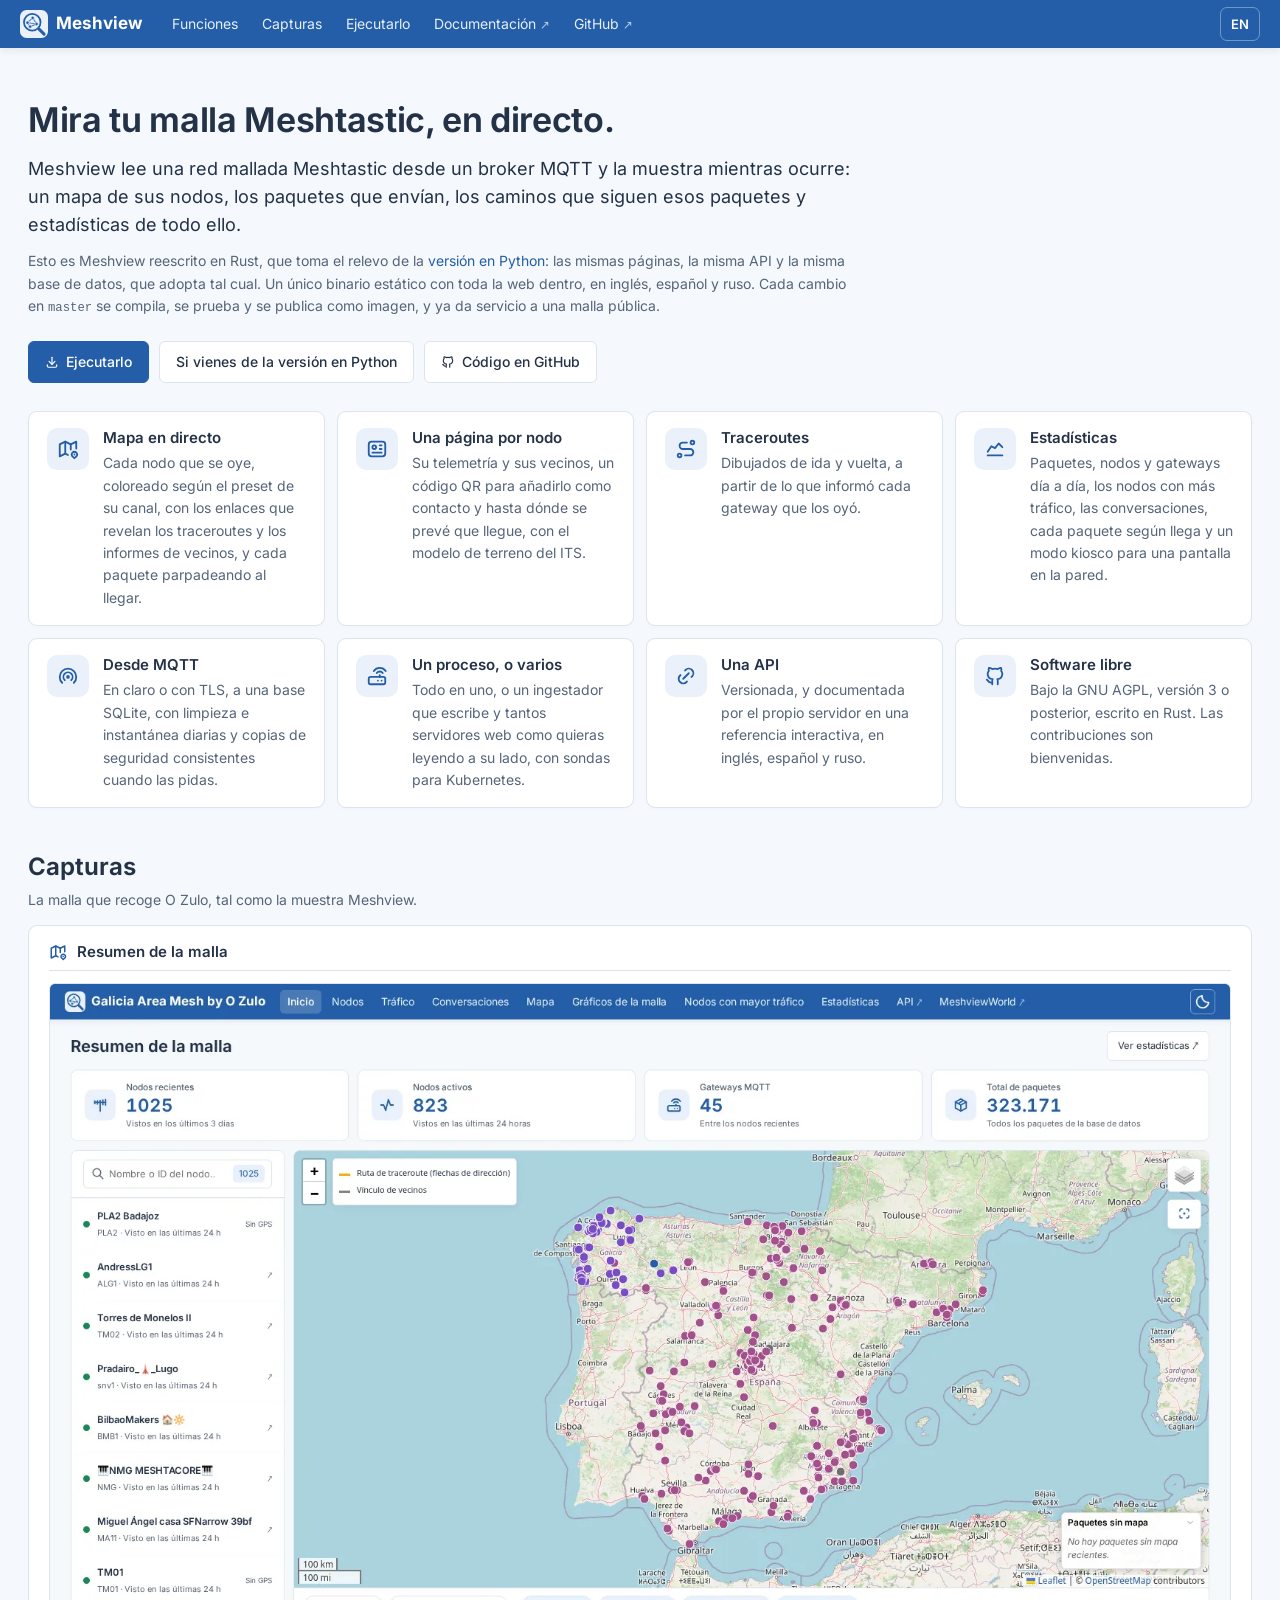
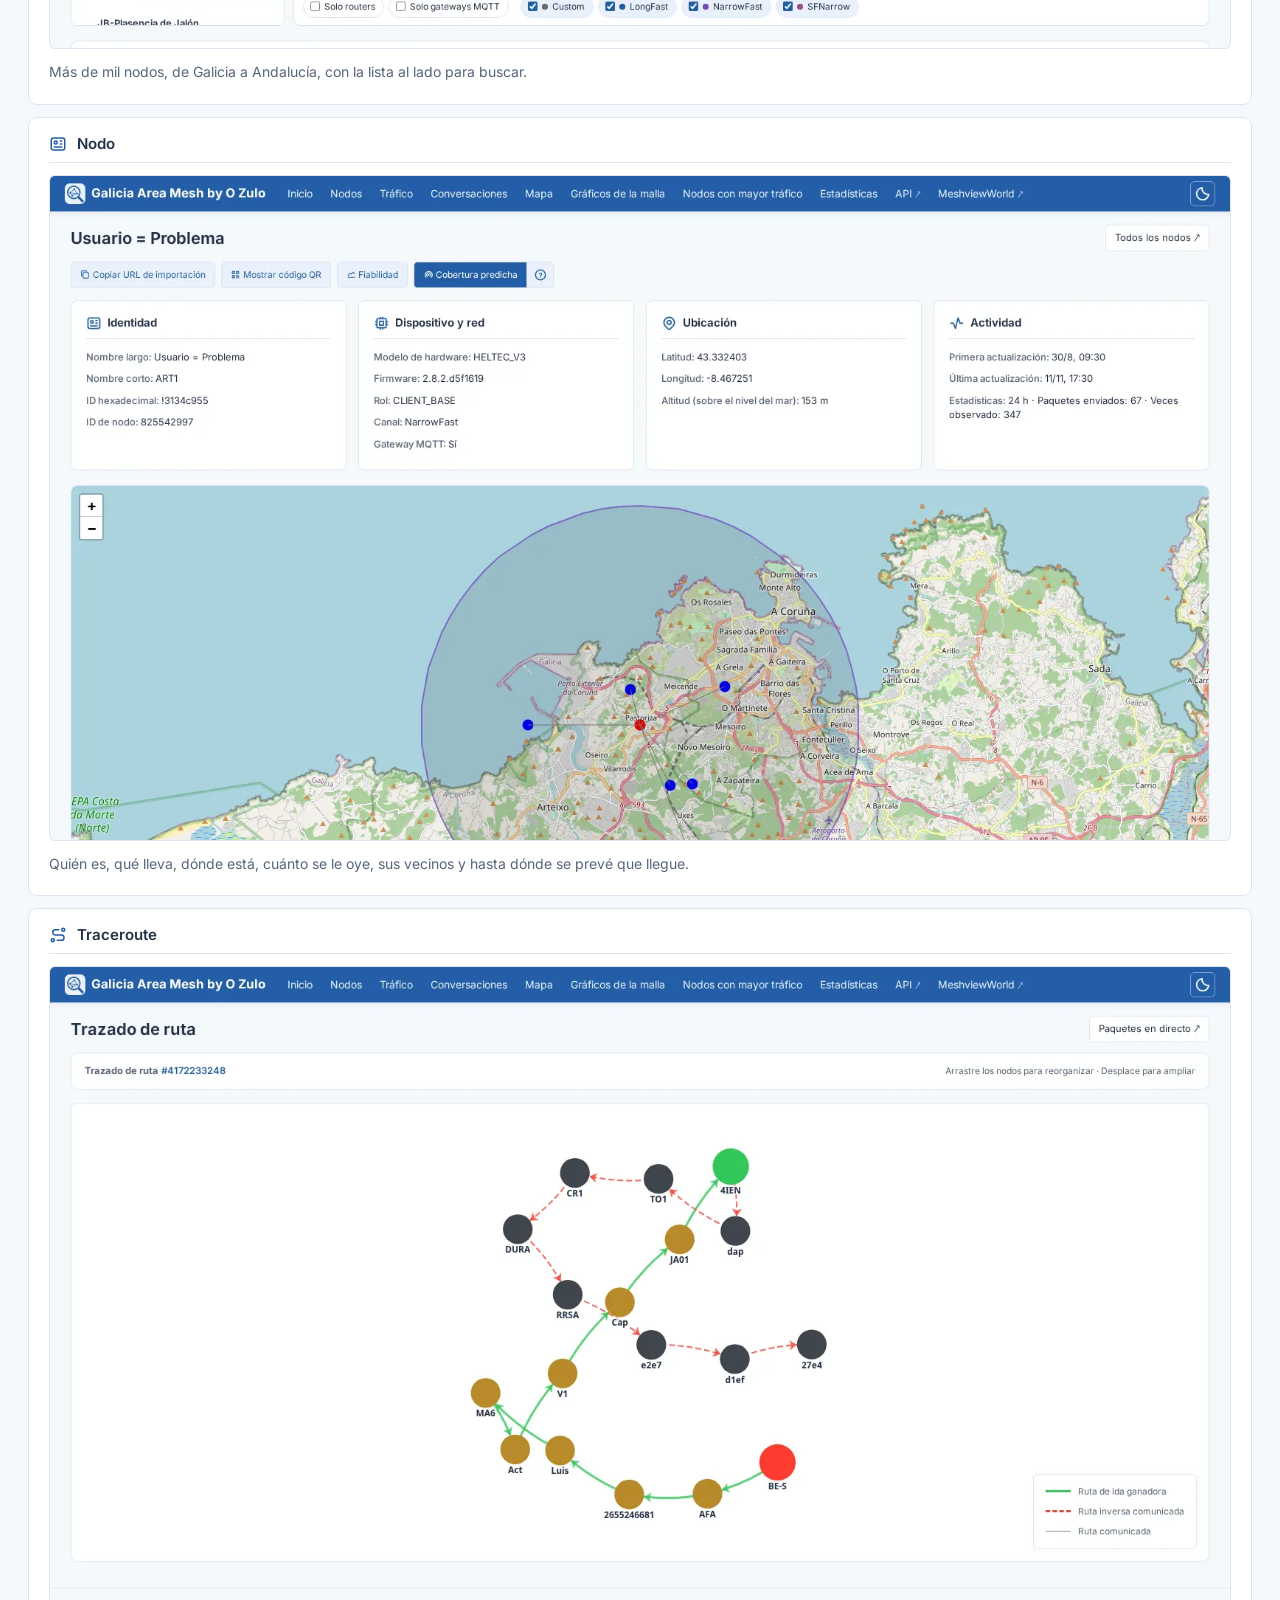
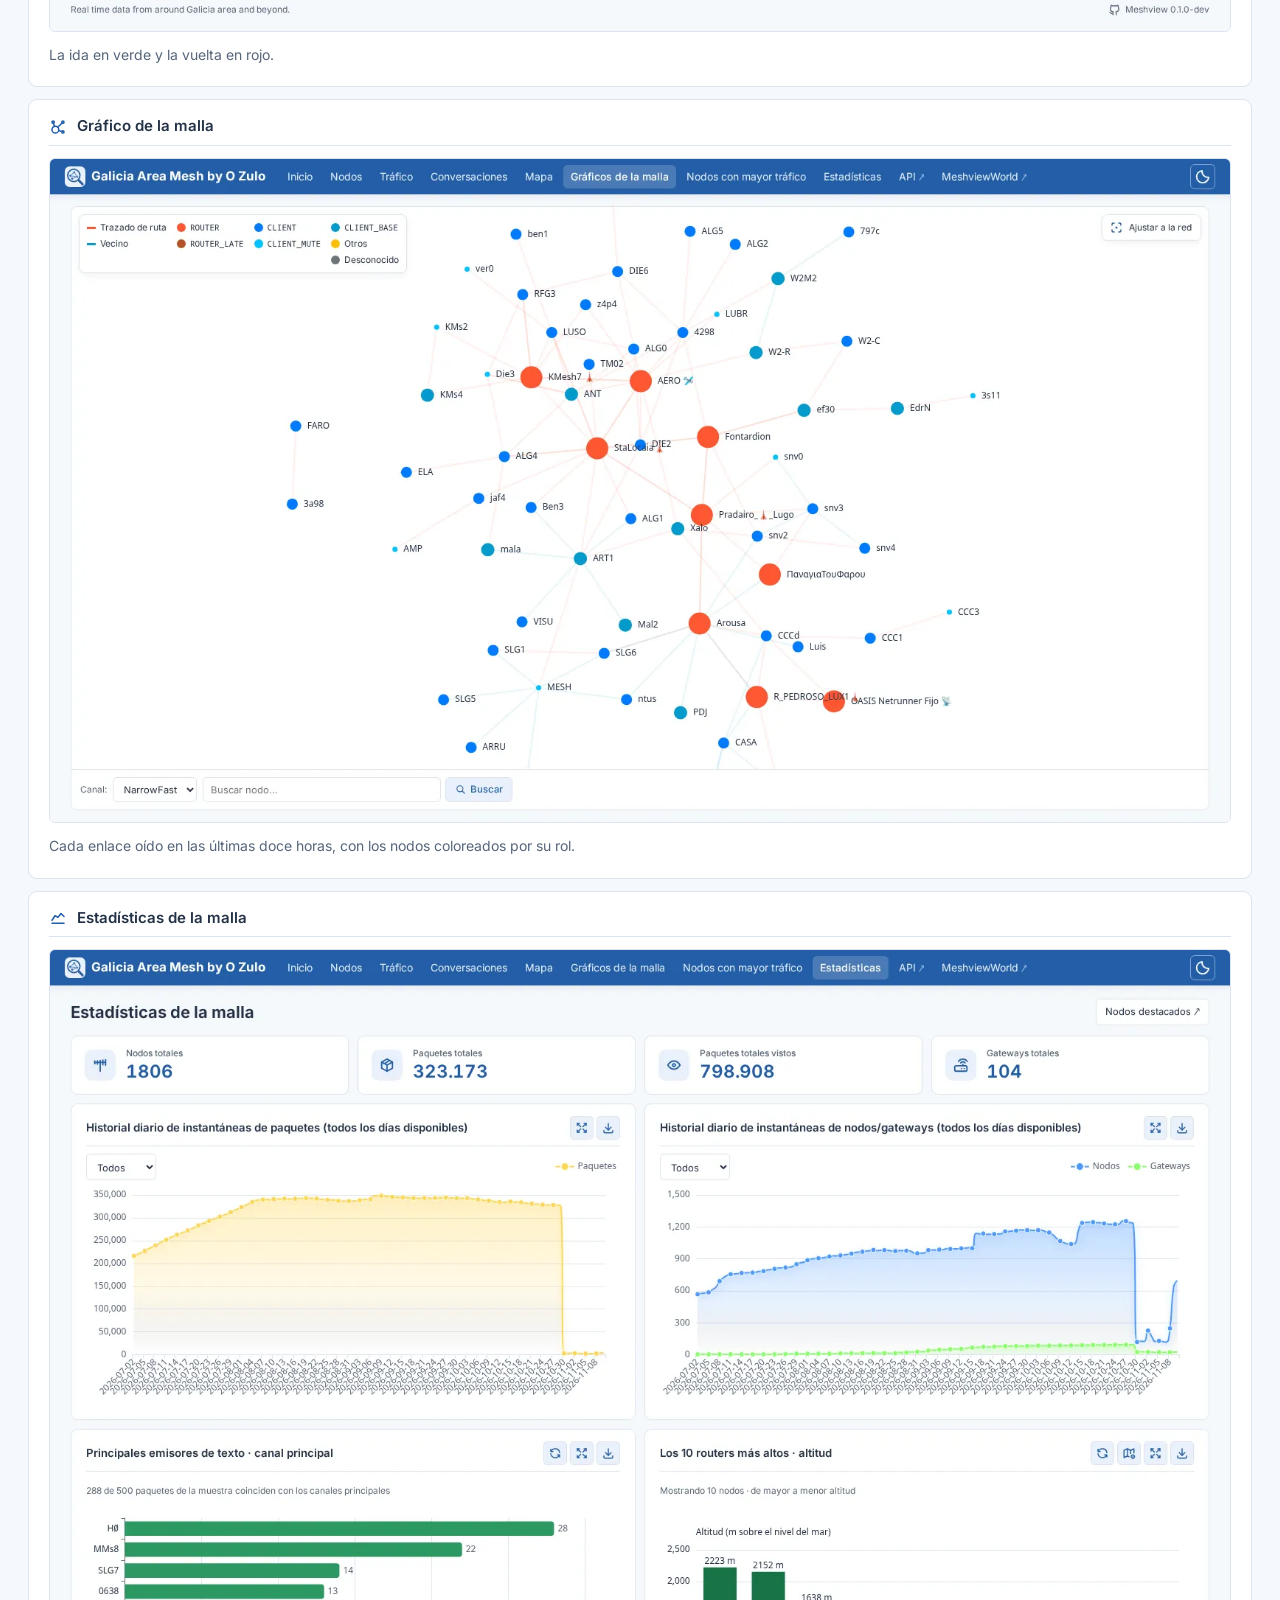
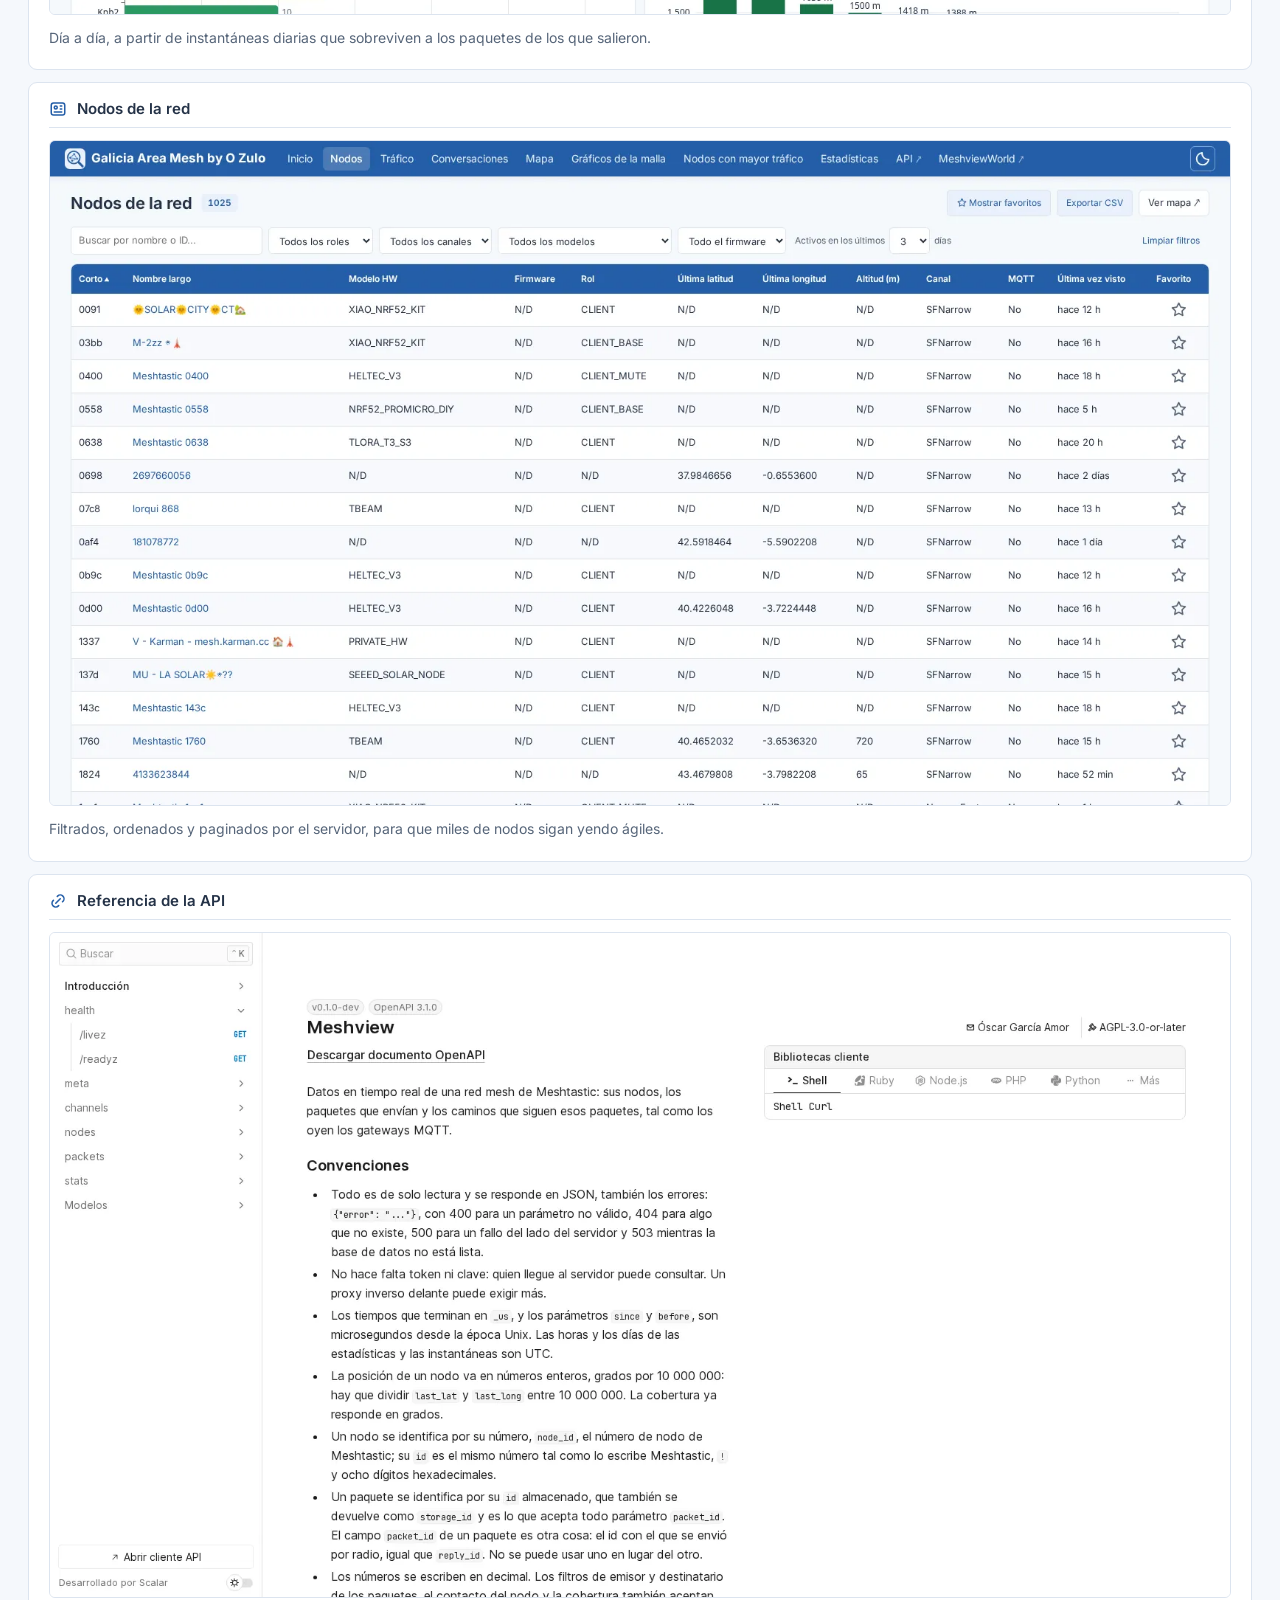
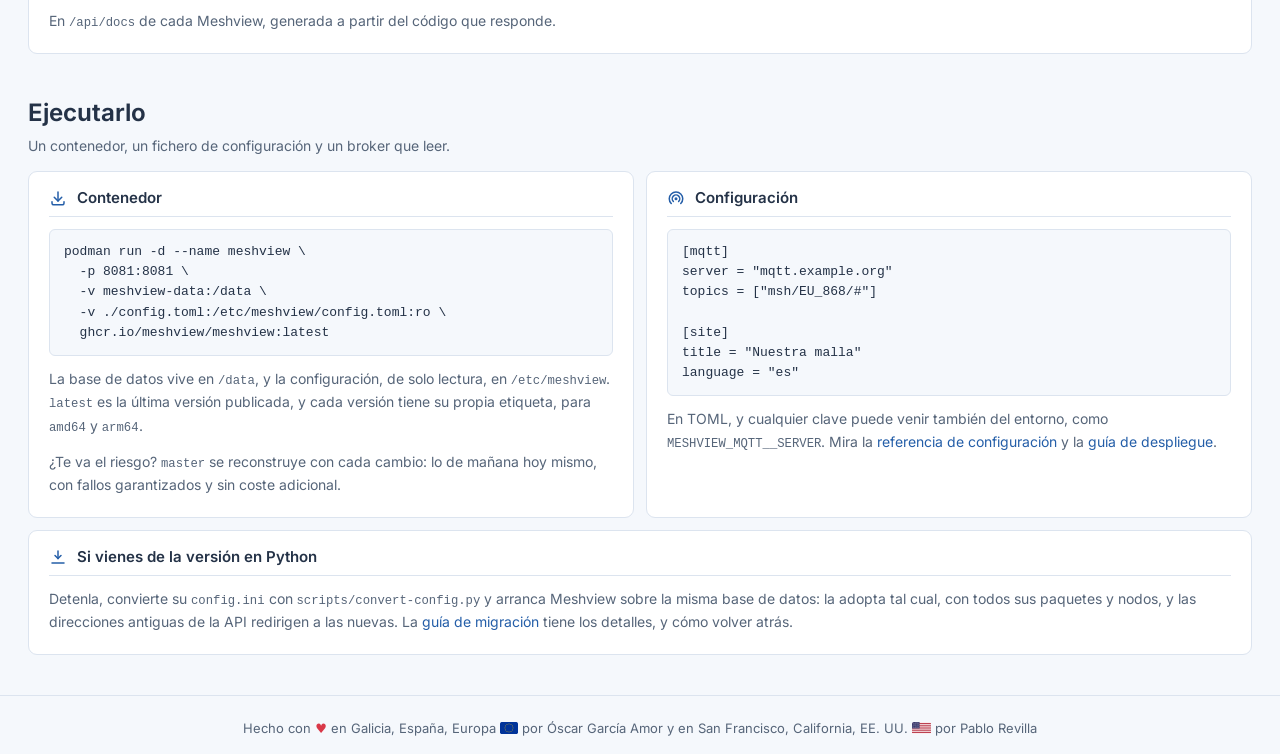
==== es/index.html @ 52641ea8 "fix: draw the footer's flags instead of using emoji Emoji flags do not show on Windows, where the fo" ====
<!doctype html>
<!--
  SPDX-License-Identifier: AGPL-3.0-or-later
  Copyright (C) 2026 Óscar García Amor <ogarcia@connectical.com>

  La página de Meshview en español: dice lo mismo que la inglesa, ../index.html,
  con las capturas de la malla de O Zulo en lugar de las de San Francisco.
-->
<html lang="es">
  <head>
    <meta charset="utf-8" />
    <meta name="viewport" content="width=device-width, initial-scale=1" />
    <title>Meshview — monitorización en tiempo real de mallas Meshtastic</title>

    <meta name="description" content="Meshview lee una malla Meshtastic desde MQTT y la muestra en directo: un mapa de sus nodos, los paquetes que envían, los caminos que siguen y estadísticas de todo ello. Un único binario estático, escrito en Rust." />
    <link rel="canonical" href="https://meshview.github.io/es/" />
    <link rel="alternate" hreflang="en" href="https://meshview.github.io/" />
    <link rel="alternate" hreflang="es" href="https://meshview.github.io/es/" />
    <link rel="alternate" hreflang="x-default" href="https://meshview.github.io/" />

    <meta property="og:type" content="website" />
    <meta property="og:site_name" content="Meshview" />
    <meta property="og:title" content="Meshview — monitorización en tiempo real de mallas Meshtastic" />
    <meta property="og:description" content="Un mapa en directo de una malla Meshtastic, con sus nodos, paquetes, traceroutes y estadísticas, desde MQTT. Un único binario estático, escrito en Rust." />
    <meta property="og:url" content="https://meshview.github.io/es/" />
    <meta property="og:image" content="https://meshview.github.io/og.png" />
    <meta property="og:image:type" content="image/png" />
    <meta property="og:image:width" content="1200" />
    <meta property="og:image:height" content="630" />
    <meta property="og:image:alt" content="La marca de Meshview, una malla bajo una lupa, junto a su nombre y una línea: monitorización en tiempo real de mallas Meshtastic" />
    <meta property="og:locale" content="es_ES" />
    <meta property="og:locale:alternate" content="en_GB" />
    <meta name="twitter:card" content="summary_large_image" />

    <link rel="icon" href="../favicon.svg" type="image/svg+xml" />
    <link rel="icon" href="../favicon.ico" sizes="any" />
    <link rel="apple-touch-icon" href="../apple-touch-icon.png" />

    <meta name="theme-color" content="#245ea8" media="(prefers-color-scheme: light)" />
    <meta name="theme-color" content="#193d69" media="(prefers-color-scheme: dark)" />

    <link rel="preload" href="../fonts/inter-latin-wght-normal.woff2" as="font" type="font/woff2" crossorigin />
    <link rel="stylesheet" href="../meshview.css" />
  </head>

  <body>
    <header class="mesh-header">
      <div class="mesh-header-inner">
        <a class="mesh-brand" href="./">
          <img src="../favicon.svg" alt="" width="28" height="28" />
          Meshview
        </a>
        <nav class="mesh-nav" aria-label="Secciones">
          <a class="wide" href="#features">Funciones</a>
          <a class="wide" href="#screens">Capturas</a>
          <a class="wide" href="#running">Ejecutarlo</a>
          <a class="wide" href="https://github.com/meshview/meshview/tree/master/docs">Documentación<span class="mesh-nav-external" aria-hidden="true">↗</span></a>
          <a href="https://github.com/meshview/meshview">GitHub<span class="mesh-nav-external" aria-hidden="true">↗</span></a>
        </nav>
        <a class="mesh-lang" href="../" hreflang="en" lang="en" title="English">EN</a>
      </div>
    </header>

    <main class="mesh-content">
      <section class="mesh-hero">
        <h1>Mira tu malla Meshtastic, en directo.</h1>
        <p class="lead">
          Meshview lee una red mallada Meshtastic desde un broker MQTT y la muestra
          mientras ocurre: un mapa de sus nodos, los paquetes que envían, los caminos
          que siguen esos paquetes y estadísticas de todo ello.
        </p>
        <p class="note">
          Esto es Meshview reescrito en Rust, que toma el relevo de la
          <a href="https://github.com/pablorevilla-meshtastic/meshview">versión en Python</a>:
          las mismas páginas, la misma API y la misma base de datos, que adopta tal
          cual. Un único binario estático con toda la web dentro, en inglés, español
          y ruso. Cada cambio en <code>master</code> se compila, se prueba y se publica como
          imagen, y ya da servicio a una malla pública.
        </p>
        <div class="mesh-actions">
          <a class="mesh-button" href="#running"><span class="ti ti-download" aria-hidden="true"></span> Ejecutarlo</a>
          <a class="mesh-secondary-button" href="https://github.com/meshview/meshview/blob/master/docs/migrating-from-python.md">Si vienes de la versión en Python</a>
          <a class="mesh-secondary-button" href="https://github.com/meshview/meshview"><span class="ti ti-brand-github" aria-hidden="true"></span> Código en GitHub</a>
        </div>
      </section>

      <section id="features">
        <div class="mesh-features">
          <div class="mesh-feature">
            <span class="mesh-feature-icon" aria-hidden="true"><span class="ti ti-map-2"></span></span>
            <h3>Mapa en directo</h3>
            <p>Cada nodo que se oye, coloreado según el preset de su canal, con los enlaces que revelan los traceroutes y los informes de vecinos, y cada paquete parpadeando al llegar.</p>
          </div>
          <div class="mesh-feature">
            <span class="mesh-feature-icon" aria-hidden="true"><span class="ti ti-id"></span></span>
            <h3>Una página por nodo</h3>
            <p>Su telemetría y sus vecinos, un código QR para añadirlo como contacto y hasta dónde se prevé que llegue, con el modelo de terreno del ITS.</p>
          </div>
          <div class="mesh-feature">
            <span class="mesh-feature-icon" aria-hidden="true"><span class="ti ti-route"></span></span>
            <h3>Traceroutes</h3>
            <p>Dibujados de ida y vuelta, a partir de lo que informó cada gateway que los oyó.</p>
          </div>
          <div class="mesh-feature">
            <span class="mesh-feature-icon" aria-hidden="true"><span class="ti ti-chart-line"></span></span>
            <h3>Estadísticas</h3>
            <p>Paquetes, nodos y gateways día a día, los nodos con más tráfico, las conversaciones, cada paquete según llega y un modo kiosco para una pantalla en la pared.</p>
          </div>
          <div class="mesh-feature">
            <span class="mesh-feature-icon" aria-hidden="true"><span class="ti ti-broadcast"></span></span>
            <h3>Desde MQTT</h3>
            <p>En claro o con TLS, a una base SQLite, con limpieza e instantánea diarias y copias de seguridad consistentes cuando las pidas.</p>
          </div>
          <div class="mesh-feature">
            <span class="mesh-feature-icon" aria-hidden="true"><span class="ti ti-router"></span></span>
            <h3>Un proceso, o varios</h3>
            <p>Todo en uno, o un ingestador que escribe y tantos servidores web como quieras leyendo a su lado, con sondas para Kubernetes.</p>
          </div>
          <div class="mesh-feature">
            <span class="mesh-feature-icon" aria-hidden="true"><span class="ti ti-link"></span></span>
            <h3>Una API</h3>
            <p>Versionada, y documentada por el propio servidor en una referencia interactiva, en inglés, español y ruso.</p>
          </div>
          <div class="mesh-feature">
            <span class="mesh-feature-icon" aria-hidden="true"><span class="ti ti-brand-github"></span></span>
            <h3>Software libre</h3>
            <p>Bajo la GNU AGPL, versión 3 o posterior, escrito en Rust. Las contribuciones son bienvenidas.</p>
          </div>
        </div>
      </section>

      <section id="screens">
        <div class="data-heading">
          <h2>Capturas</h2>
          <p>La malla que recoge O Zulo, tal como la muestra Meshview.</p>
        </div>

        <figure class="card-section">
          <div class="card-head"><span class="ti ti-map-2" aria-hidden="true"></span><h3 class="section-header">Resumen de la malla</h3></div>
          <img
            src="../shots/es-dashboard.webp" width="1600" height="900"
            alt="La portada de la malla de O Zulo: nodos recientes y activos, gateways
                 MQTT y paquetes, una lista de nodos y un mapa de la península ibérica
                 salpicado de nodos."
          />
          <p>Más de mil nodos, de Galicia a Andalucía, con la lista al lado para buscar.</p>
        </figure>

        <figure class="card-section">
          <div class="card-head"><span class="ti ti-id" aria-hidden="true"></span><h3 class="section-header">Nodo</h3></div>
          <img
            src="../shots/es-node.webp" width="1600" height="900" loading="lazy"
            alt="La página de un nodo: su identidad, dispositivo y canal, posición y
                 actividad, sobre un mapa de A Coruña con sus vecinos y su cobertura
                 predicha dibujada como un contorno a su alrededor."
          />
          <p>Quién es, qué lleva, dónde está, cuánto se le oye, sus vecinos y hasta dónde se prevé que llegue.</p>
        </figure>

        <figure class="card-section">
          <div class="card-head"><span class="ti ti-route" aria-hidden="true"></span><h3 class="section-header">Traceroute</h3></div>
          <img
            src="../shots/es-traceroute.webp" width="1600" height="900" loading="lazy"
            alt="Un traceroute dibujado como grafo: flechas verdes para la ida desde el
                 nodo que lo inició hasta el trazado, y rojas discontinuas para la
                 vuelta."
          />
          <p>La ida en verde y la vuelta en rojo.</p>
        </figure>

        <figure class="card-section">
          <div class="card-head"><span class="ti ti-affiliate" aria-hidden="true"></span><h3 class="section-header">Gráfico de la malla</h3></div>
          <img
            src="../shots/es-graph.webp" width="1600" height="900" loading="lazy"
            alt="El grafo de la malla del canal NarrowFast: nodos coloreados por su rol,
                 los routers más grandes, unidos por los enlaces que encontraron los
                 traceroutes y los informes de vecinos."
          />
          <p>Cada enlace oído en las últimas doce horas, con los nodos coloreados por su rol.</p>
        </figure>

        <figure class="card-section">
          <div class="card-head"><span class="ti ti-chart-line" aria-hidden="true"></span><h3 class="section-header">Estadísticas de la malla</h3></div>
          <img
            src="../shots/es-stats.webp" width="1600" height="900" loading="lazy"
            alt="La página de estadísticas: totales de nodos, paquetes, observaciones y
                 gateways, y gráficas de paquetes y nodos por día."
          />
          <p>Día a día, a partir de instantáneas diarias que sobreviven a los paquetes de los que salieron.</p>
        </figure>

        <figure class="card-section">
          <div class="card-head"><span class="ti ti-id" aria-hidden="true"></span><h3 class="section-header">Nodos de la red</h3></div>
          <img
            src="../shots/es-nodes.webp" width="1600" height="900" loading="lazy"
            alt="La lista de nodos: una tabla con su hardware, rol, posición, canal y la
                 última vez que se oyeron, con filtros encima."
          />
          <p>Filtrados, ordenados y paginados por el servidor, para que miles de nodos sigan yendo ágiles.</p>
        </figure>

        <figure class="card-section">
          <div class="card-head"><span class="ti ti-link" aria-hidden="true"></span><h3 class="section-header">Referencia de la API</h3></div>
          <img
            src="../shots/es-api.webp" width="1600" height="900" loading="lazy"
            alt="La referencia de la API en español: las convenciones de la API, con los
                 endpoints agrupados a su lado."
          />
          <p>En <code>/api/docs</code> de cada Meshview, generada a partir del código que responde.</p>
        </figure>
      </section>

      <section id="running">
        <div class="data-heading">
          <h2>Ejecutarlo</h2>
          <p>Un contenedor, un fichero de configuración y un broker que leer.</p>
        </div>

        <div class="mesh-columns">
          <div class="card-section">
            <div class="card-head"><span class="ti ti-download" aria-hidden="true"></span><h3 class="section-header">Contenedor</h3></div>
            <pre><code>podman run -d --name meshview \
  -p 8081:8081 \
  -v meshview-data:/data \
  -v ./config.toml:/etc/meshview/config.toml:ro \
  ghcr.io/meshview/meshview:latest</code></pre>
            <p>La base de datos vive en <code>/data</code>, y la configuración, de solo lectura, en <code>/etc/meshview</code>. <code>latest</code> es la última versión publicada, y cada versión tiene su propia etiqueta, para <code>amd64</code> y <code>arm64</code>.</p>
            <p>¿Te va el riesgo? <code>master</code> se reconstruye con cada cambio: lo de mañana hoy mismo, con fallos garantizados y sin coste adicional.</p>
          </div>

          <div class="card-section">
            <div class="card-head"><span class="ti ti-broadcast" aria-hidden="true"></span><h3 class="section-header">Configuración</h3></div>
            <pre><code>[mqtt]
server = "mqtt.example.org"
topics = ["msh/EU_868/#"]

[site]
title = "Nuestra malla"
language = "es"</code></pre>
            <p>En TOML, y cualquier clave puede venir también del entorno, como <code>MESHVIEW_MQTT__SERVER</code>. Mira la <a href="https://github.com/meshview/meshview/blob/master/docs/configuration.md">referencia de configuración</a> y la <a href="https://github.com/meshview/meshview/blob/master/docs/deployment.md">guía de despliegue</a>.</p>
          </div>
        </div>

        <div class="card-section">
          <div class="card-head"><span class="ti ti-arrow-bar-to-down" aria-hidden="true"></span><h3 class="section-header">Si vienes de la versión en Python</h3></div>
          <p>Detenla, convierte su <code>config.ini</code> con <code>scripts/convert-config.py</code> y arranca Meshview sobre la misma base de datos: la adopta tal cual, con todos sus paquetes y nodos, y las direcciones antiguas de la API redirigen a las nuevas. La <a href="https://github.com/meshview/meshview/blob/master/docs/migrating-from-python.md">guía de migración</a> tiene los detalles, y cómo volver atrás.</p>
        </div>
      </section>
    </main>

    <footer class="mesh-footer">
      <div class="mesh-footer-inner">
        <p>Hecho con <span class="heart" aria-label="amor">♥</span> en Galicia, España, Europa <img class="flag" src="../flags/eu.svg" width="21" height="14" alt=""> por Óscar García Amor y en San Francisco, California, EE. UU. <img class="flag" src="../flags/us.svg" width="21" height="14" alt=""> por Pablo Revilla</p>
      </div>
    </footer>
  </body>
</html>
---- meshview.css ----
/* SPDX-License-Identifier: AGPL-3.0-or-later
 * Copyright (C) 2026 Óscar García Amor <ogarcia@connectical.com>
 *
 * Meshview's page, made of Meshview's own pieces: the blue header bar, the
 * cards with their 9px corners, the icons in a soft square, and the colours of
 * both its themes, which follow the browser's. The values are copied from the
 * interface's stylesheets rather than linked, as those are built into the
 * server and this page is not served by it. */

@font-face {
  font-family: "Inter Variable";
  font-style: normal;
  font-display: swap;
  font-weight: 100 900;
  src: url(fonts/inter-latin-wght-normal.woff2) format("woff2-variations");
  unicode-range: U+0000-00FF, U+0131, U+0152-0153, U+02BB-02BC, U+02C6, U+02DA, U+02DC,
    U+0304, U+0308, U+0329, U+2000-206F, U+20AC, U+2122, U+2191, U+2193, U+2212, U+2215,
    U+FEFF, U+FFFD;
}

@font-face {
  font-family: "Inter Variable";
  font-style: normal;
  font-display: swap;
  font-weight: 100 900;
  src: url(fonts/inter-latin-ext-wght-normal.woff2) format("woff2-variations");
  unicode-range: U+0100-02BA, U+02BD-02C5, U+02C7-02CC, U+02CE-02D7, U+02DD-02FF, U+0304,
    U+0308, U+0329, U+1D00-1DBF, U+1E00-1E9F, U+1EF2-1EFF, U+2020, U+20A0-20AB,
    U+20AD-20C0, U+2113, U+2C60-2C7F, U+A720-A7FF;
}

:root {
  color-scheme: light dark;

  --mesh-primary: #245ea8;
  --mesh-primary-dark: #19467f;
  --mesh-brand: #245ea8;
  --mesh-surface: #ffffff;
  --mesh-text: #243247;
  --mesh-soft: #eaf1fb;
  --mesh-hover: #dce8f8;
  --mesh-border: #dce4ef;
  --mesh-page: #f5f8fc;
  --mesh-muted: #566579;
  --mesh-on-primary: #ffffff;
}

@media (prefers-color-scheme: dark) {
  :root {
    --mesh-primary: #8bbcff;
    --mesh-primary-dark: #b6d5ff;
    --mesh-brand: #193d69;
    --mesh-surface: #182335;
    --mesh-text: #e2eaf6;
    --mesh-soft: #203653;
    --mesh-hover: #29486c;
    --mesh-border: #34465f;
    --mesh-page: #101925;
    --mesh-muted: #a9b6c9;
    --mesh-on-primary: #101925;
  }
}

* { box-sizing: border-box; }

body {
  margin: 0;
  min-height: 100dvh;
  display: flex;
  flex-direction: column;
  background: var(--mesh-page);
  color: var(--mesh-text);
  font-family: "Inter Variable", system-ui, -apple-system, "Segoe UI", Roboto, sans-serif;
  font-size: 15px;
  line-height: 1.6;
}

a { color: var(--mesh-primary); text-decoration: none; }
a:hover { color: var(--mesh-primary-dark); text-decoration: underline; }

code {
  font-family: ui-monospace, SFMono-Regular, Menlo, monospace;
  font-size: 0.875em;
}

p, figure { margin: 0; }

/* Icons: Tabler's outlines, drawn in the colour of the text around them. */
.ti {
  display: inline-block;
  flex-shrink: 0;
  width: 1em;
  height: 1em;
  background: currentColor;
  mask: var(--icon) center / contain no-repeat;
  vertical-align: -0.125em;
}
.ti-map-2 { --icon: url(icons/map-2.svg); }
.ti-id { --icon: url(icons/id.svg); }
.ti-route { --icon: url(icons/route.svg); }
.ti-affiliate { --icon: url(icons/affiliate.svg); }
.ti-chart-line { --icon: url(icons/chart-line.svg); }
.ti-broadcast { --icon: url(icons/broadcast.svg); }
.ti-router { --icon: url(icons/router.svg); }
.ti-link { --icon: url(icons/link.svg); }
.ti-download { --icon: url(icons/download.svg); }
.ti-brand-github { --icon: url(icons/brand-github.svg); }
.ti-arrow-bar-to-down { --icon: url(icons/arrow-bar-to-down.svg); }

/* --- the header bar, as on every Meshview page --------------------------- */

.mesh-header {
  position: sticky;
  top: 0;
  z-index: 10;
  background: var(--mesh-brand);
  color: white;
  box-shadow: 0 2px 8px #193d6918;
}

.mesh-header-inner {
  max-width: 1280px;
  margin: auto;
  padding: 0 20px;
  min-height: 48px;
  display: flex;
  align-items: center;
  gap: 20px;
}

.mesh-brand {
  display: flex;
  align-items: center;
  gap: 8px;
  font-size: 17px;
  font-weight: 700;
  color: white;
  flex-shrink: 0;
}

.mesh-brand:hover { color: white; text-decoration: none; }
.mesh-brand img { width: 28px; height: 28px; display: block; }

.mesh-nav {
  display: flex;
  align-items: center;
  gap: 4px;
  flex-wrap: wrap;
  min-width: 0;
}

.mesh-nav a {
  color: #e6effb;
  padding: 6px 10px;
  border-radius: 6px;
  font-size: 14px;
  line-height: 20px;
  white-space: nowrap;
}

.mesh-nav a:hover { color: white; background: #ffffff14; text-decoration: none; }
.mesh-nav-external { margin-left: 4px; font-size: 12px; opacity: 0.75; }

/* The other language, where the interface keeps its theme button. */
.mesh-lang {
  margin-left: auto;
  display: inline-flex;
  align-items: center;
  justify-content: center;
  min-width: 34px;
  height: 34px;
  padding: 0 10px;
  border: 1px solid #ffffff59;
  border-radius: 7px;
  color: white;
  font-size: 13px;
  font-weight: 600;
}

.mesh-lang:hover { color: white; background: #ffffff14; text-decoration: none; }

/* --- the content --------------------------------------------------------- */

.mesh-content {
  flex: 1 0 auto;
  width: 100%;
  max-width: 1280px;
  margin: 0 auto;
  padding: 16px 28px 40px;
}

.mesh-hero {
  padding: 36px 0 28px;
}

.mesh-hero h1 {
  margin: 0;
  font-size: 34px;
  font-weight: 650;
  line-height: 1.2;
  letter-spacing: -0.01em;
}

.mesh-hero .lead {
  max-width: 52rem;
  margin-top: 14px;
  font-size: 18px;
  line-height: 1.55;
}

.mesh-hero .note {
  max-width: 52rem;
  margin-top: 12px;
  font-size: 14px;
  color: var(--mesh-muted);
}

.mesh-actions {
  display: flex;
  flex-wrap: wrap;
  gap: 10px;
  margin-top: 22px;
}

.mesh-button,
.mesh-secondary-button {
  display: inline-flex;
  align-items: center;
  gap: 7px;
  padding: 9px 16px;
  border-radius: 6px;
  font-size: 14px;
  font-weight: 500;
  white-space: nowrap;
}

.mesh-button {
  background: var(--mesh-primary);
  border: 1px solid var(--mesh-primary);
  color: var(--mesh-on-primary);
}

.mesh-button:hover {
  background: var(--mesh-primary-dark);
  border-color: var(--mesh-primary-dark);
  color: var(--mesh-on-primary);
  text-decoration: none;
}

.mesh-secondary-button {
  border: 1px solid var(--mesh-border);
  background: var(--mesh-surface);
  color: var(--mesh-text);
}

.mesh-secondary-button:hover {
  background: var(--mesh-soft);
  color: var(--mesh-text);
  text-decoration: none;
}

/* A page heading, as the interface's data pages have. */
.data-heading {
  margin: 40px 0 14px;
}

.data-heading h2 {
  margin: 0;
  font-size: 24px;
  font-weight: 650;
}

.data-heading p {
  margin-top: 2px;
  color: var(--mesh-muted);
  font-size: 14px;
}

/* What Meshview does: the dashboard's metric cards, with words for numbers. */
.mesh-features {
  display: grid;
  grid-template-columns: repeat(auto-fill, minmax(min(100%, 280px), 1fr));
  gap: 12px;
}

.mesh-feature {
  display: grid;
  grid-template-columns: auto minmax(0, 1fr);
  column-gap: 14px;
  align-content: start;
  padding: 16px 18px;
  background: var(--mesh-surface);
  border: 1px solid var(--mesh-border);
  border-radius: 9px;
  box-shadow: 0 2px 4px #24324704;
}

.mesh-feature-icon {
  grid-row: 1 / span 2;
  display: inline-flex;
  align-items: center;
  justify-content: center;
  width: 42px;
  height: 42px;
  border-radius: 10px;
  background: var(--mesh-soft);
  color: var(--mesh-primary);
  font-size: 22px;
}

.mesh-feature h3 {
  margin: 0;
  font-size: 15px;
  font-weight: 600;
  line-height: 1.35;
}

.mesh-feature p {
  margin-top: 4px;
  font-size: 14px;
  color: var(--mesh-muted);
}

/* A card with a title, as the statistics page's charts are. */
.card-section {
  display: flex;
  flex-direction: column;
  gap: 12px;
  padding: 16px 20px 20px;
  background: var(--mesh-surface);
  border: 1px solid var(--mesh-border);
  border-radius: 9px;
}

.card-section + .card-section { margin-top: 12px; }

.card-head {
  display: flex;
  align-items: center;
  gap: 10px;
  padding-bottom: 8px;
  border-bottom: 1px solid var(--mesh-border);
}

.card-head .ti { color: var(--mesh-primary); font-size: 18px; }

.section-header {
  margin: 0;
  font-size: 15px;
  font-weight: 600;
  line-height: 1.35;
}

.card-section img {
  display: block;
  width: 100%;
  height: auto;
  border: 1px solid var(--mesh-border);
  border-radius: 6px;
}

.card-section > p { font-size: 14px; color: var(--mesh-muted); }

.mesh-columns {
  display: grid;
  grid-template-columns: repeat(auto-fit, minmax(min(100%, 380px), 1fr));
  gap: 12px;
}

.mesh-columns .card-section + .card-section { margin-top: 0; }
.mesh-columns + .card-section { margin-top: 12px; }

pre {
  margin: 0;
  overflow-x: auto;
  padding: 12px 14px;
  border: 1px solid var(--mesh-border);
  border-radius: 6px;
  background: var(--mesh-page);
  font-size: 13px;
  line-height: 1.55;
}

pre code { font-size: inherit; }

/* --- the footer, as Meshview's ------------------------------------------- */

.mesh-footer {
  border-top: 1px solid var(--mesh-border);
  color: var(--mesh-muted);
  font-size: 13px;
}

.mesh-footer-inner {
  max-width: 1280px;
  margin: auto;
  padding: 22px 28px;
  text-align: center;
  text-wrap: balance;
}

.mesh-footer .heart { color: #d93848; }

/* Flags as pictures: emoji flags do not show on Windows. */
.mesh-footer .flag {
  height: 0.95em;
  width: auto;
  vertical-align: -0.12em;
  border-radius: 1.5px;
}

@media (max-width: 700px) {
  .mesh-header-inner { padding: 0 14px; gap: 12px; }
  .mesh-nav { flex-wrap: nowrap; }
  .mesh-nav .wide { display: none; }
  .mesh-content { padding: 12px 14px 32px; }
  .mesh-hero { padding-top: 24px; }
  .mesh-hero h1 { font-size: 27px; }
  .mesh-hero .lead { font-size: 16px; }
  .card-section { padding: 12px 14px 14px; }
  .mesh-footer-inner { padding: 18px 14px; }
}
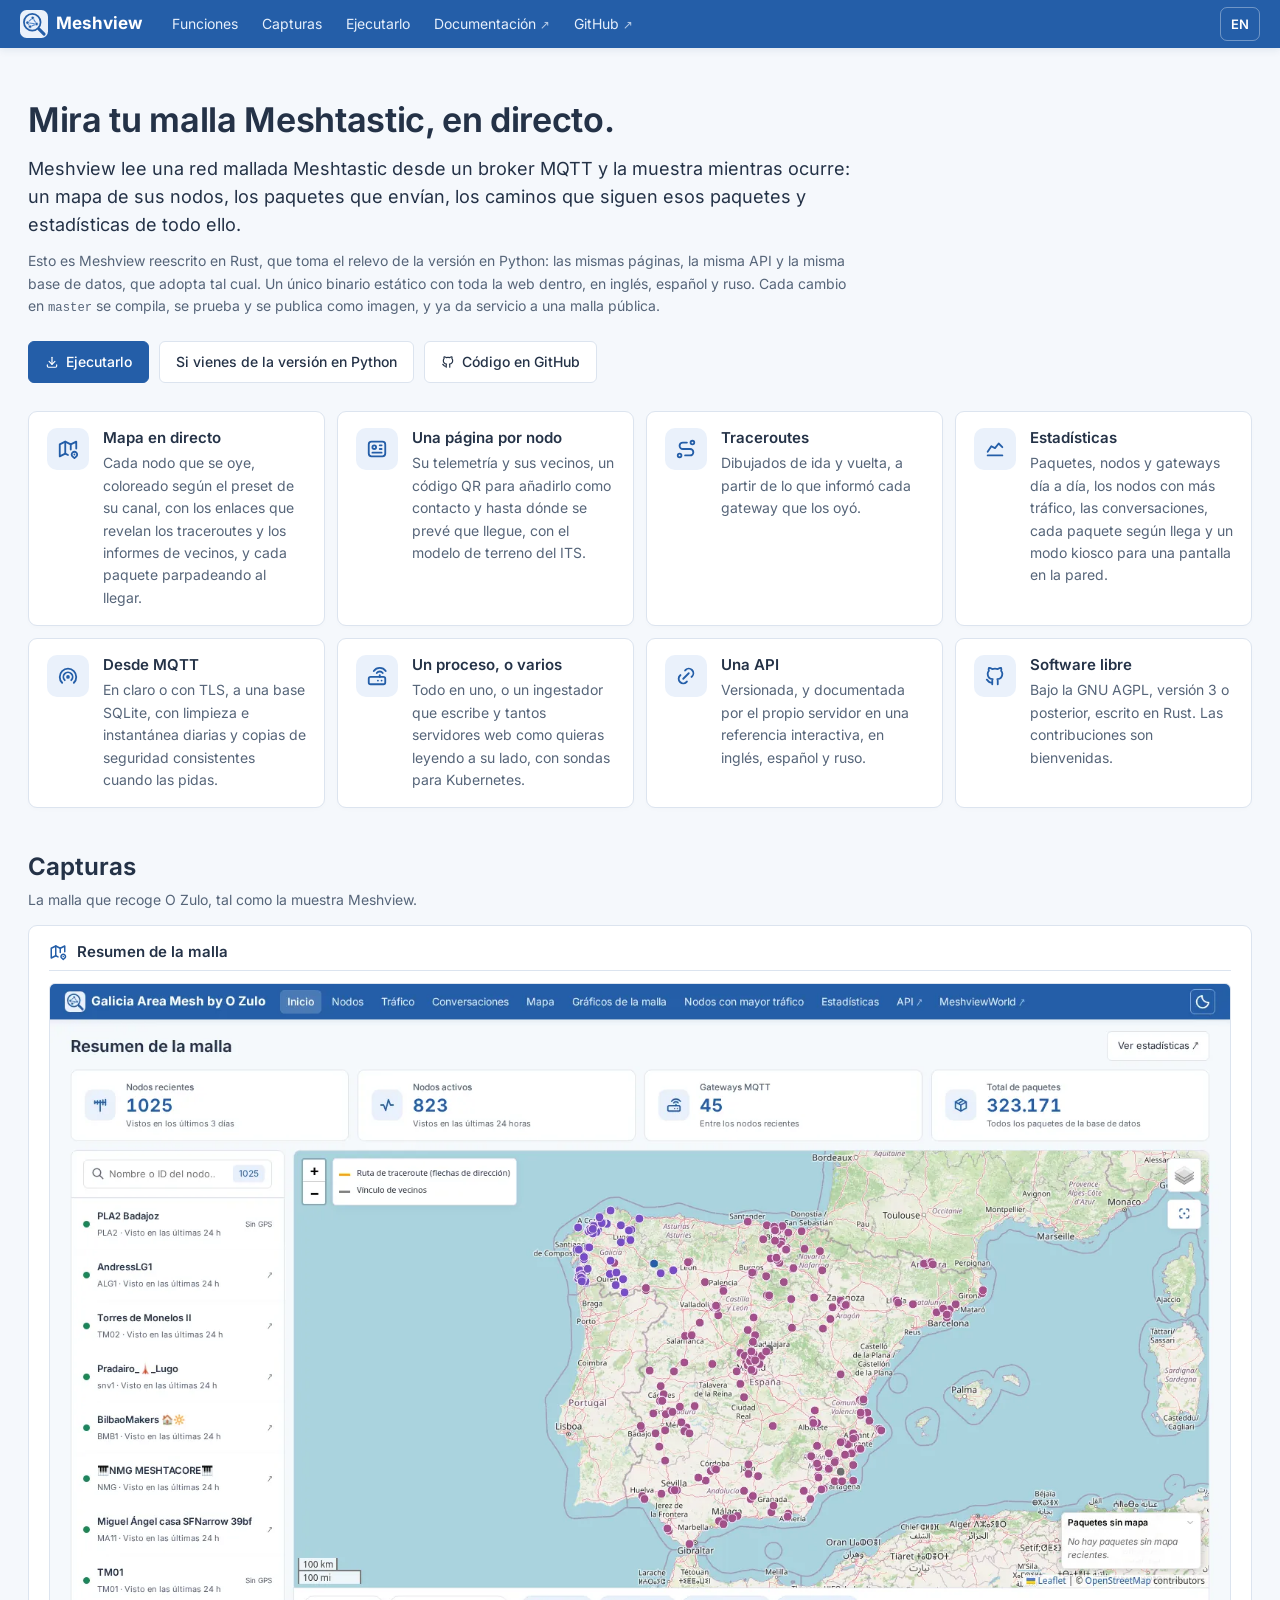
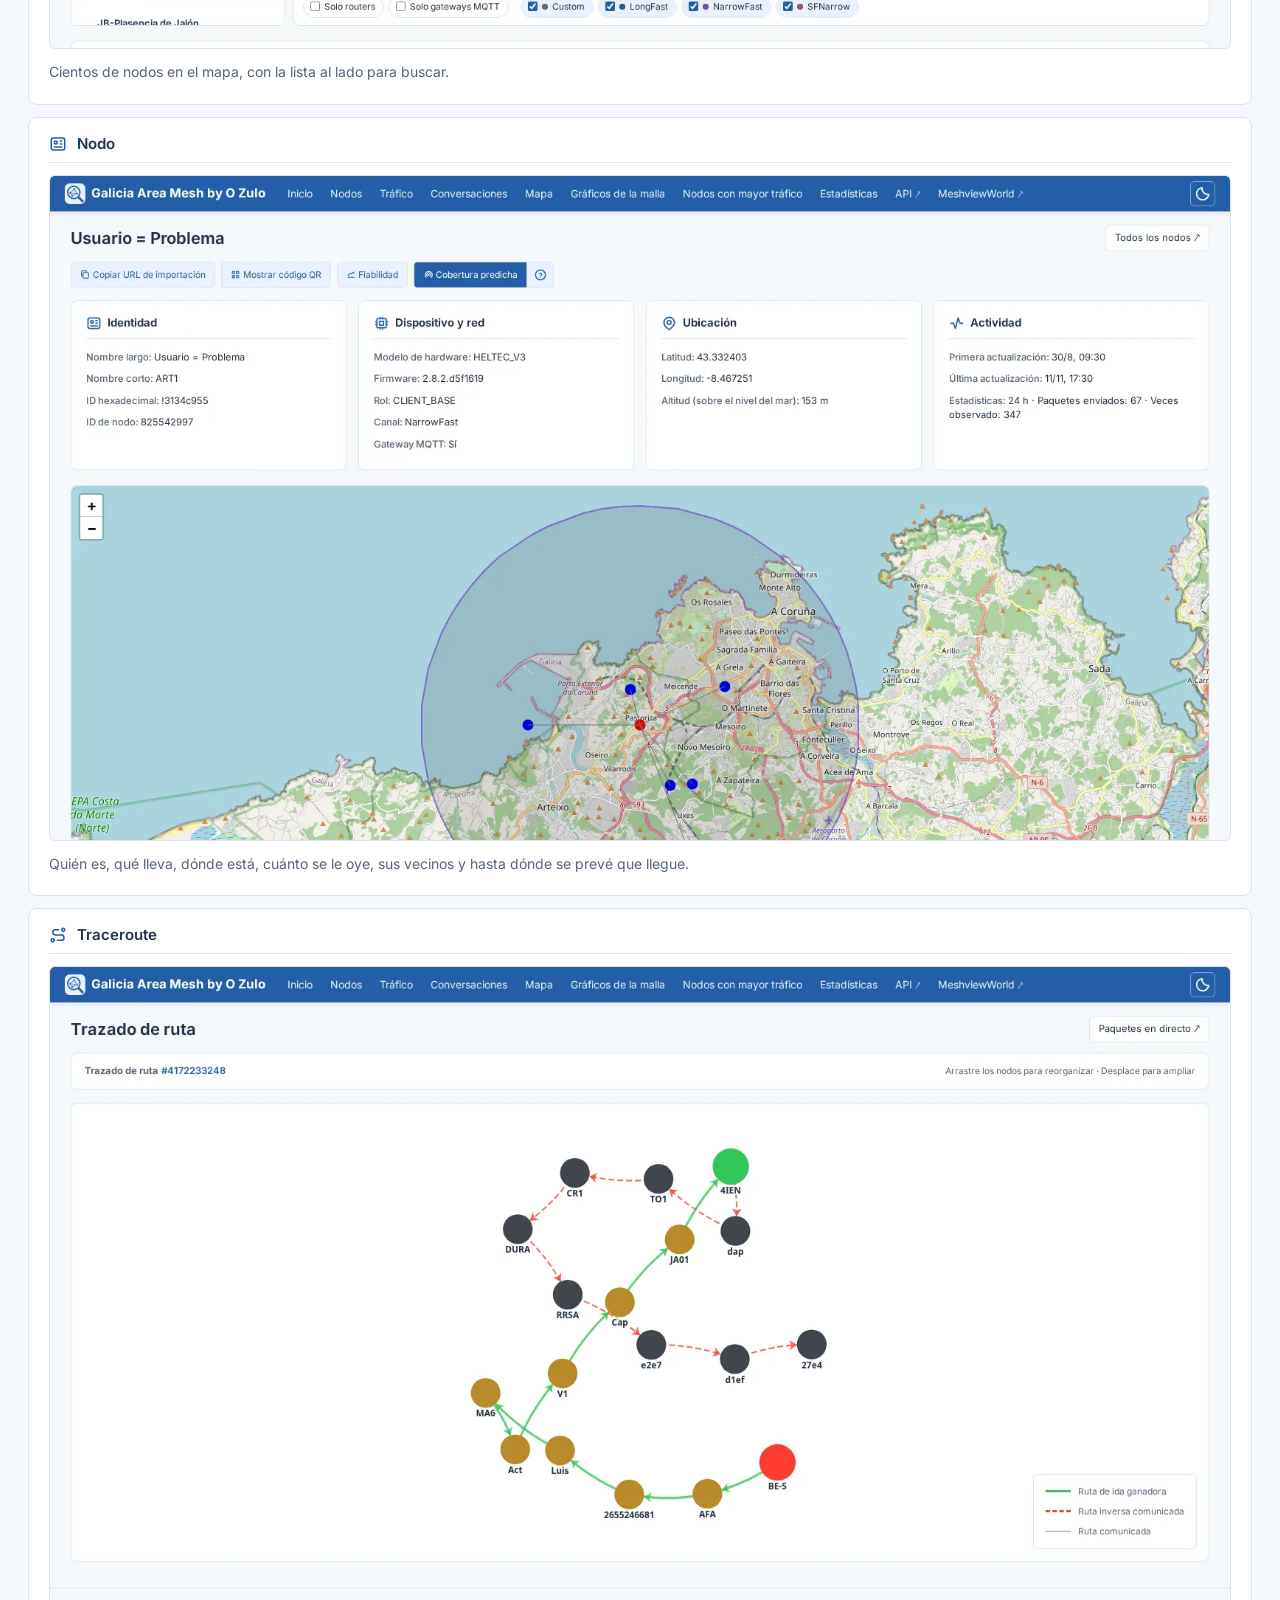
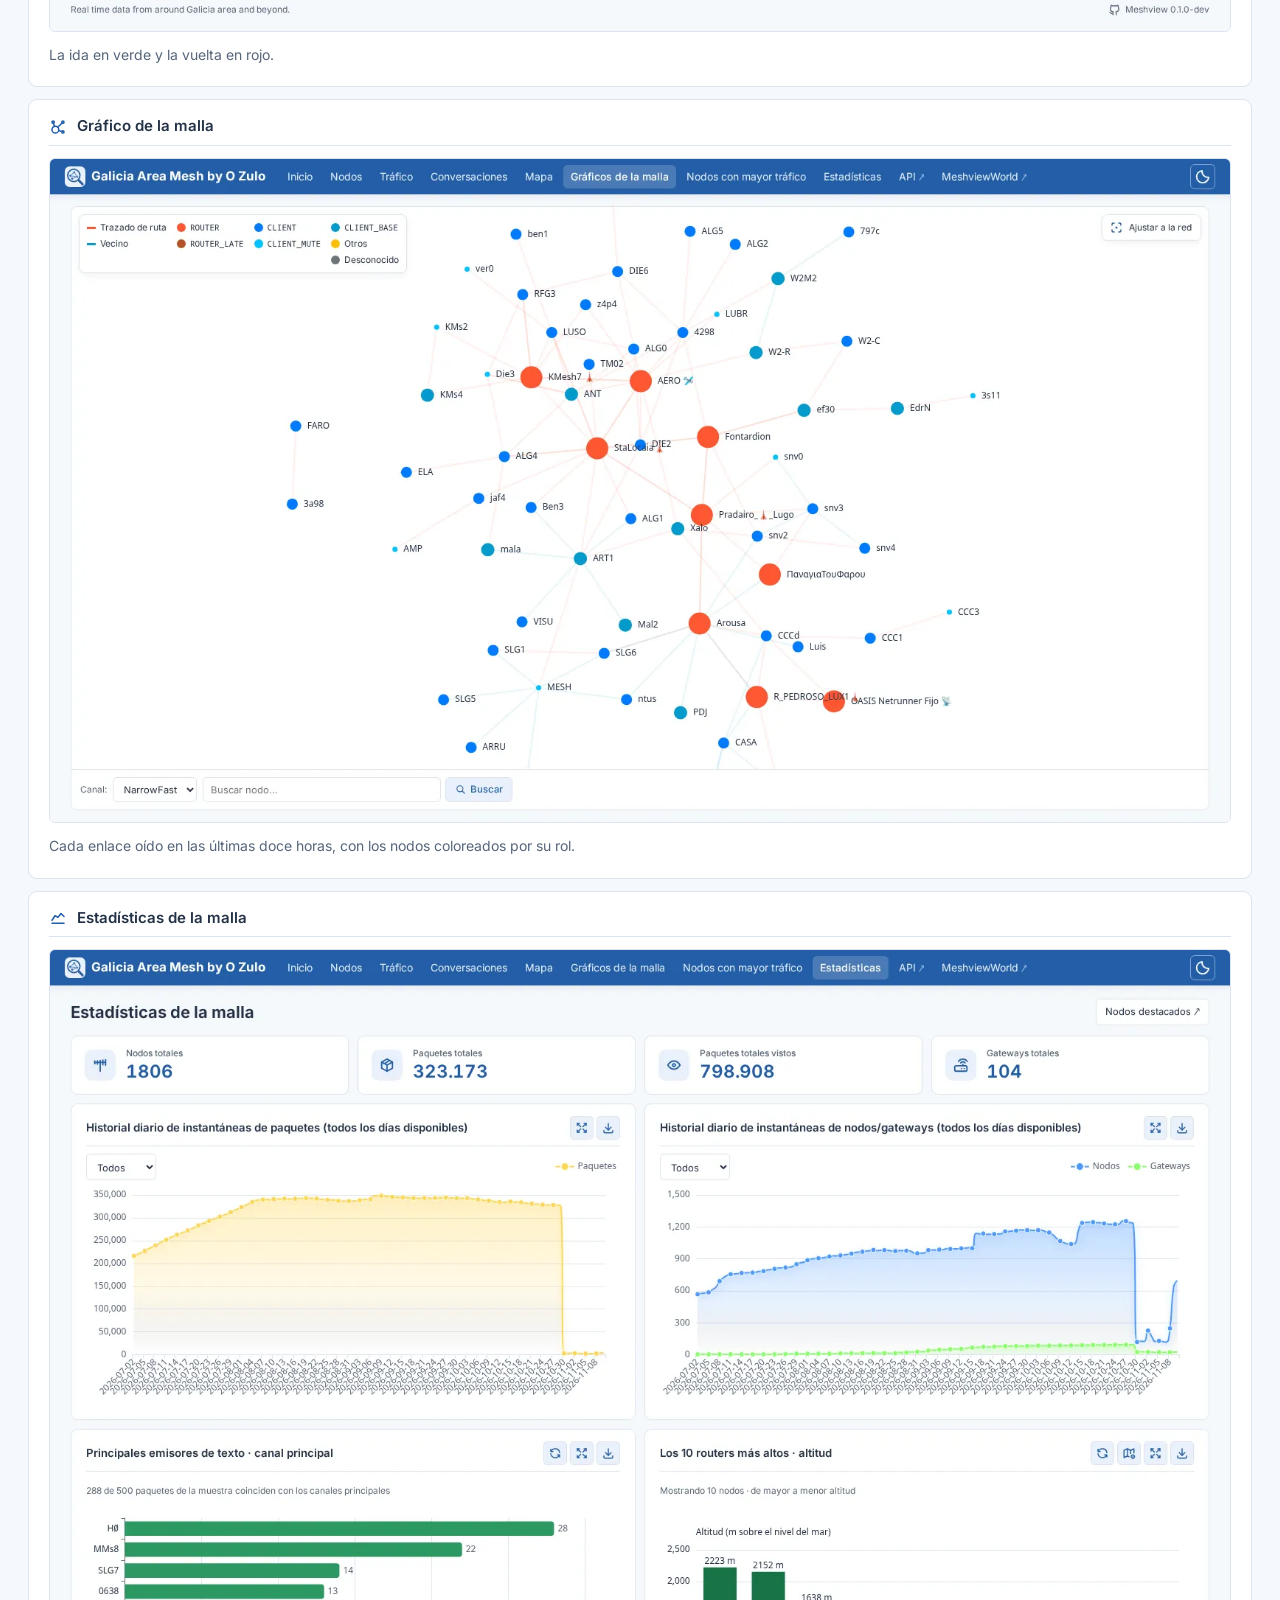
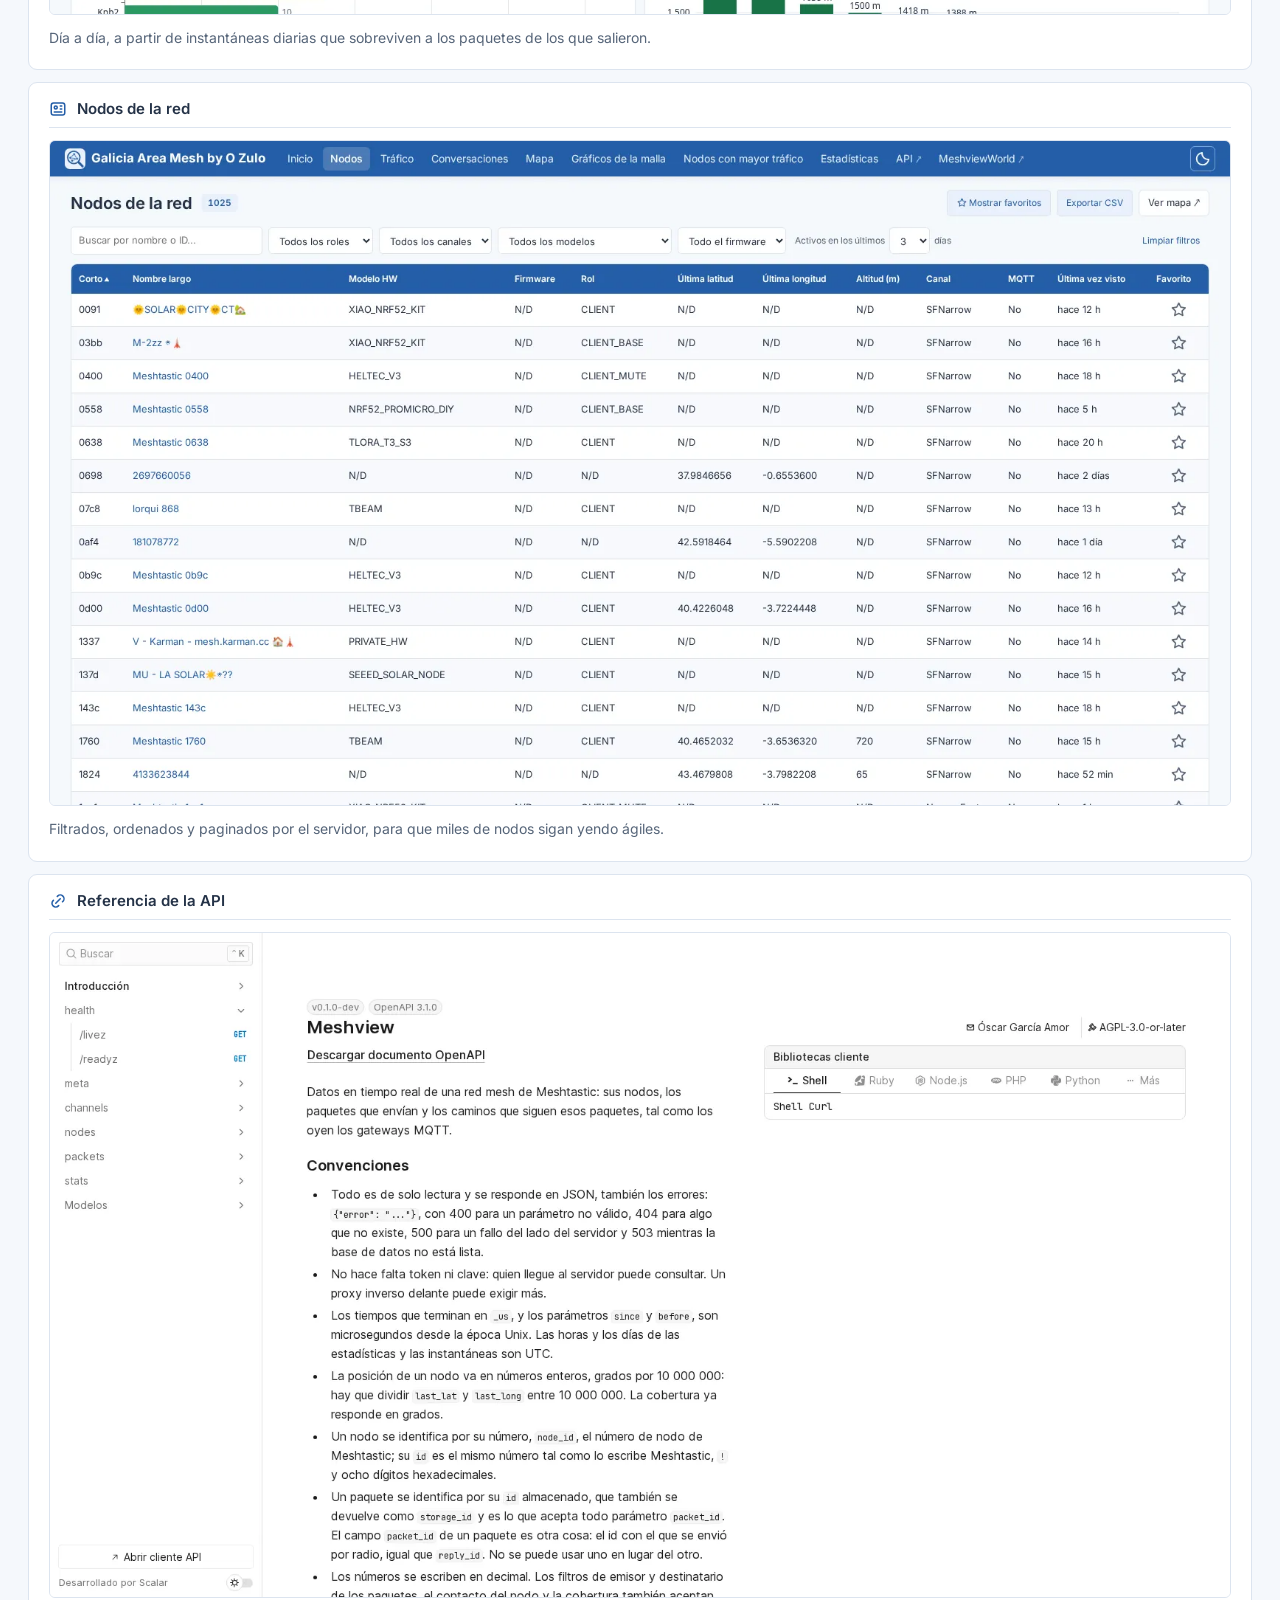
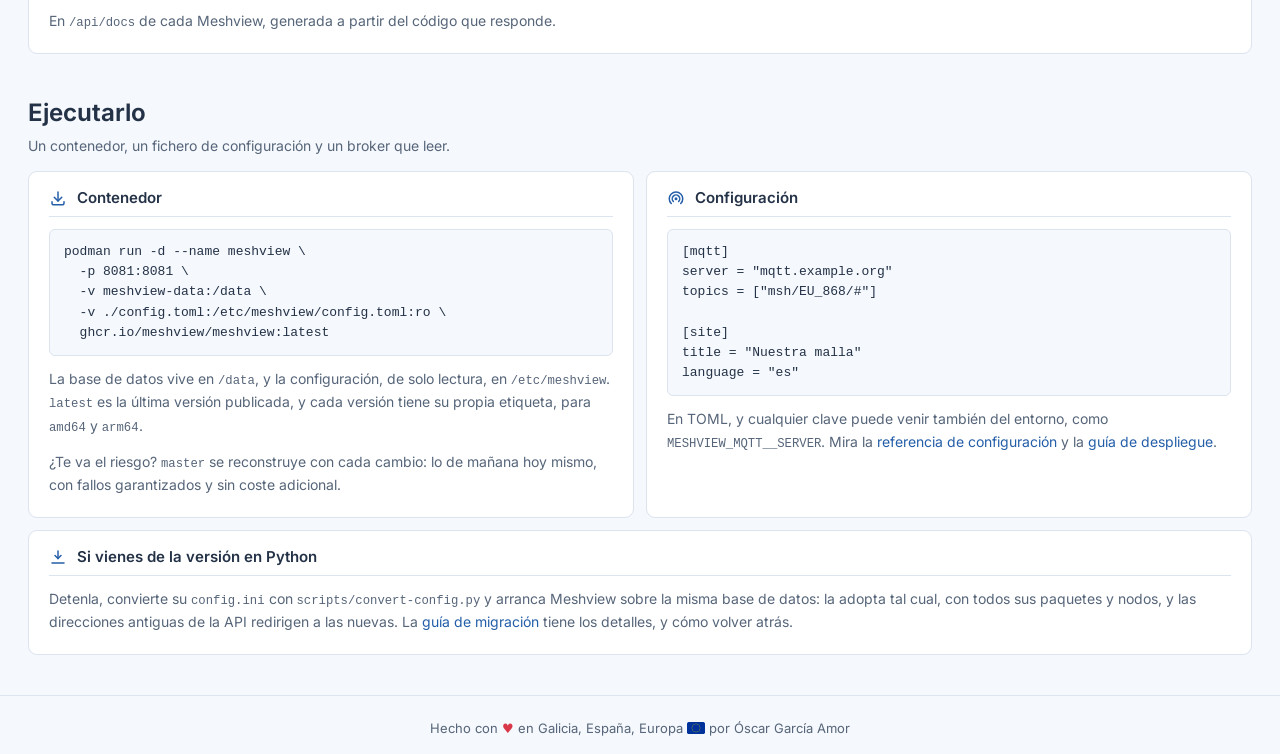
==== commit 740dfda0: "fix: draw the footer's flags instead of using emoji Emoji flags do not show on Windows, where the fo" ====
--- a/es/index.html
+++ b/es/index.html
@@ -4,7 +4,7 @@
   Copyright (C) 2026 Óscar García Amor <ogarcia@connectical.com>
 
   La página de Meshview en español: dice lo mismo que la inglesa, ../index.html,
-  con las capturas de la malla de O Zulo en lugar de las de San Francisco.
+  con las capturas en español.
 -->
 <html lang="es">
   <head>
@@ -71,7 +71,7 @@
         </p>
         <p class="note">
           Esto es Meshview reescrito en Rust, que toma el relevo de la
-          <a href="https://github.com/pablorevilla-meshtastic/meshview">versión en Python</a>:
+          versión en Python:
           las mismas páginas, la misma API y la misma base de datos, que adopta tal
           cual. Un único binario estático con toda la web dentro, en inglés, español
           y ruso. Cada cambio en <code>master</code> se compila, se prueba y se publica como
@@ -140,10 +140,10 @@
           <img
             src="../shots/es-dashboard.webp" width="1600" height="900"
             alt="La portada de la malla de O Zulo: nodos recientes y activos, gateways
-                 MQTT y paquetes, una lista de nodos y un mapa de la península ibérica
-                 salpicado de nodos."
-          />
-          <p>Más de mil nodos, de Galicia a Andalucía, con la lista al lado para buscar.</p>
+                 MQTT y paquetes, una lista de nodos y un mapa de Galicia salpicado de
+                 nodos."
+          />
+          <p>Cientos de nodos en el mapa, con la lista al lado para buscar.</p>
         </figure>
 
         <figure class="card-section">
@@ -250,7 +250,7 @@
 
     <footer class="mesh-footer">
       <div class="mesh-footer-inner">
-        <p>Hecho con <span class="heart" aria-label="amor">♥</span> en Galicia, España, Europa <img class="flag" src="../flags/eu.svg" width="21" height="14" alt=""> por Óscar García Amor y en San Francisco, California, EE. UU. <img class="flag" src="../flags/us.svg" width="21" height="14" alt=""> por Pablo Revilla</p>
+        <p>Hecho con <span class="heart" aria-label="amor">♥</span> en Galicia, España, Europa <img class="flag" src="../flags/eu.svg" width="21" height="14" alt=""> por Óscar García Amor</p>
       </div>
     </footer>
   </body>
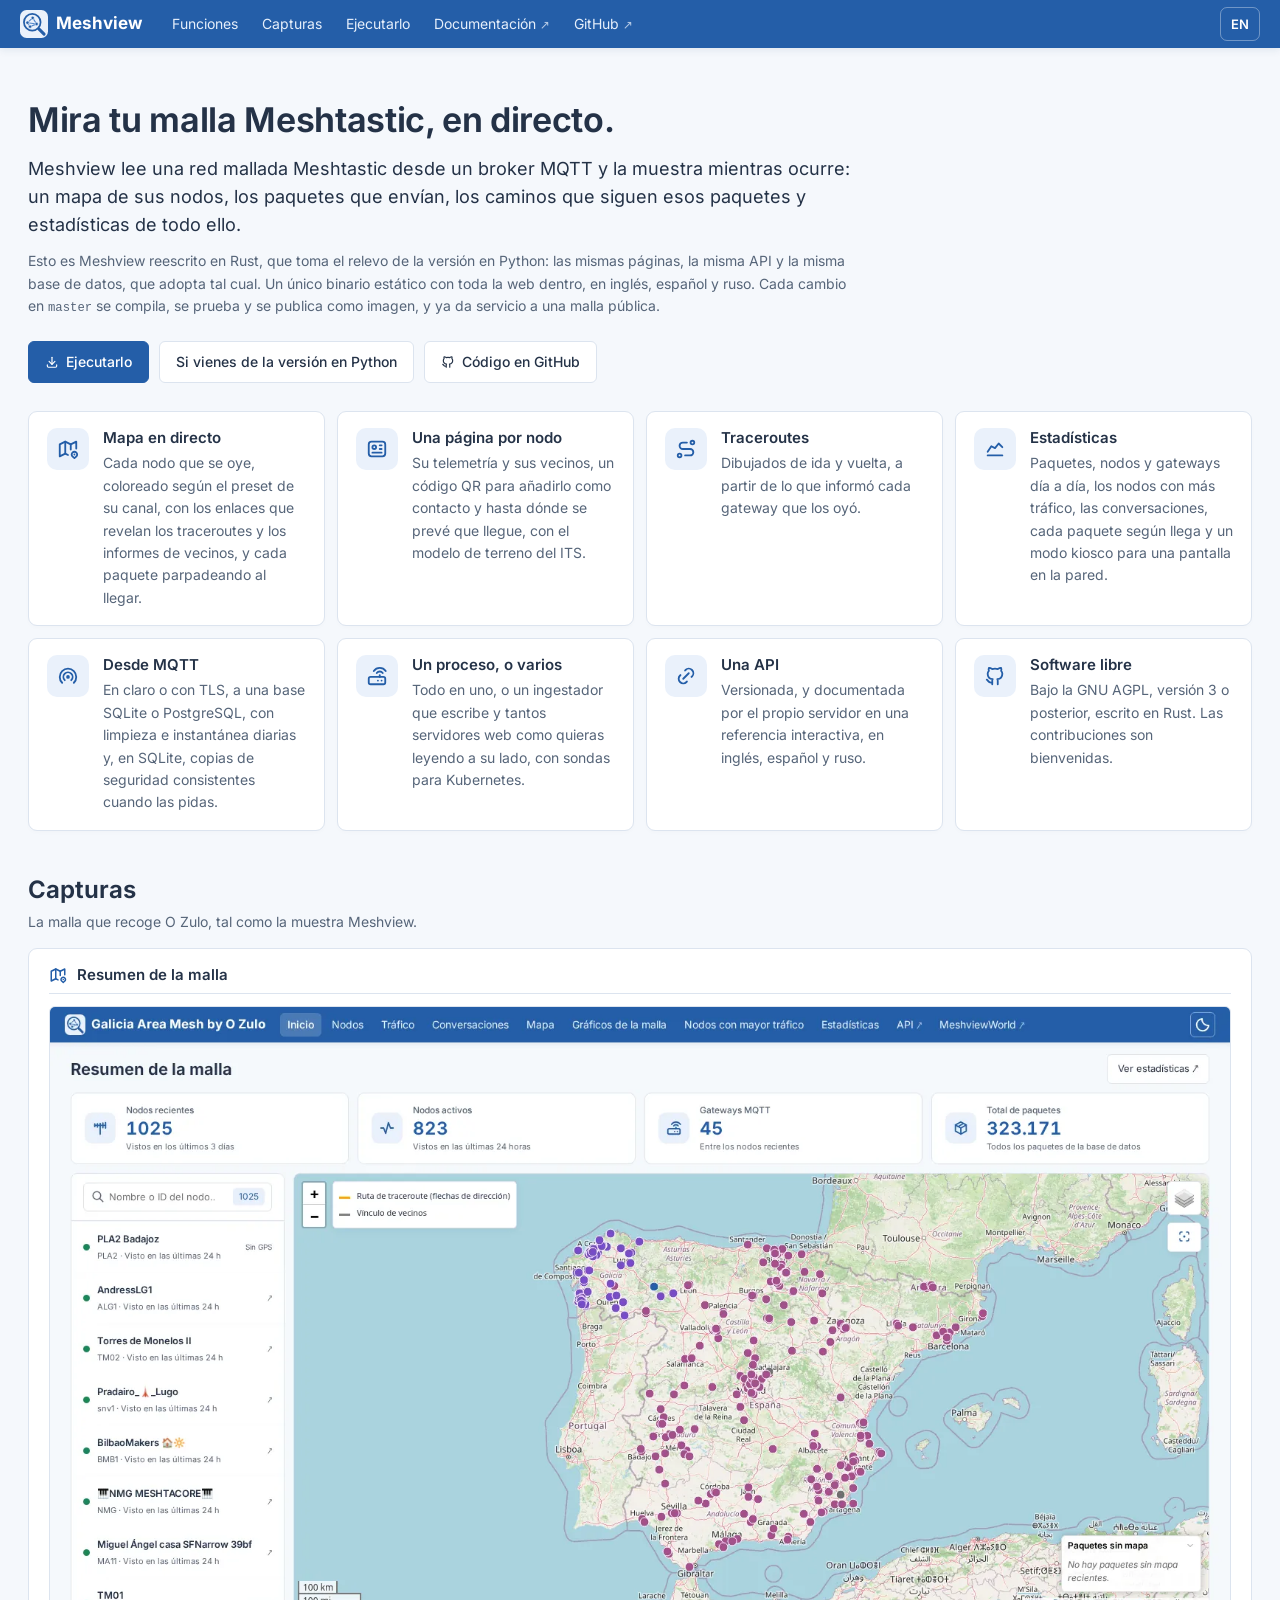
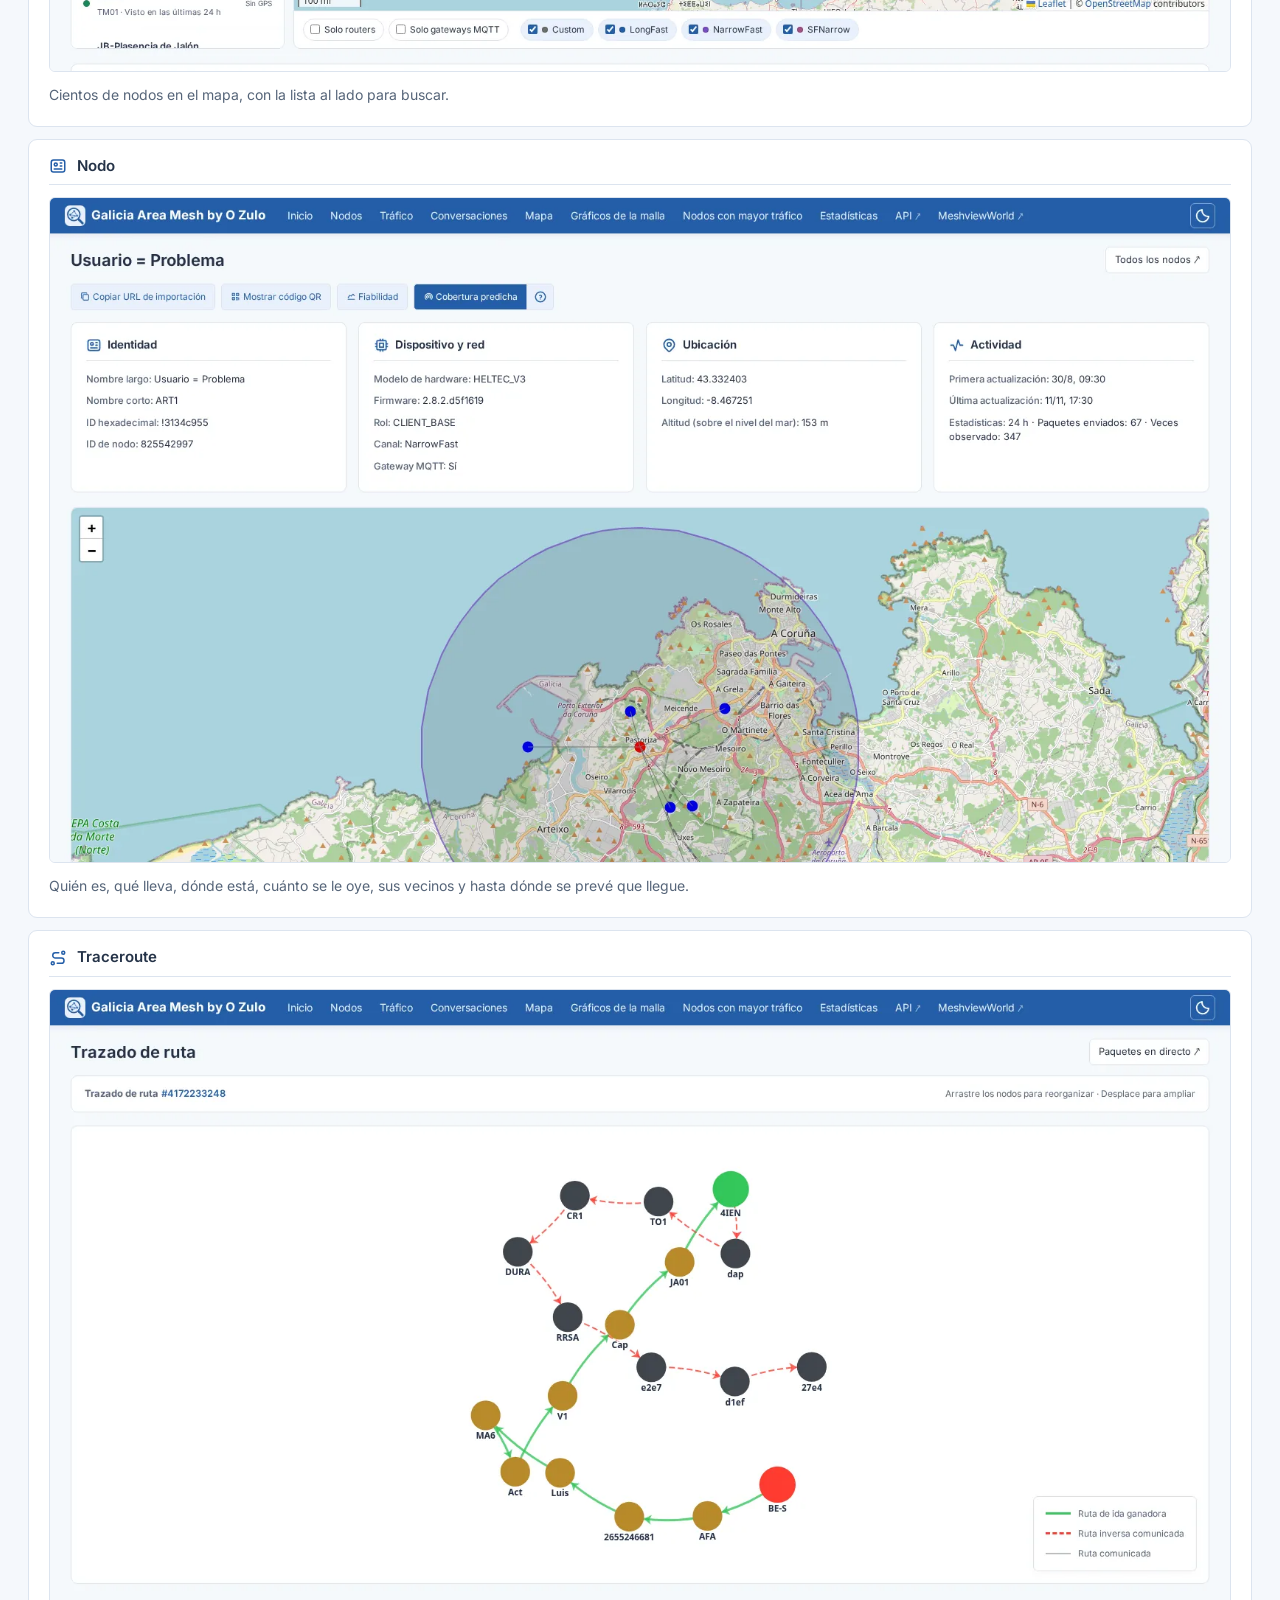
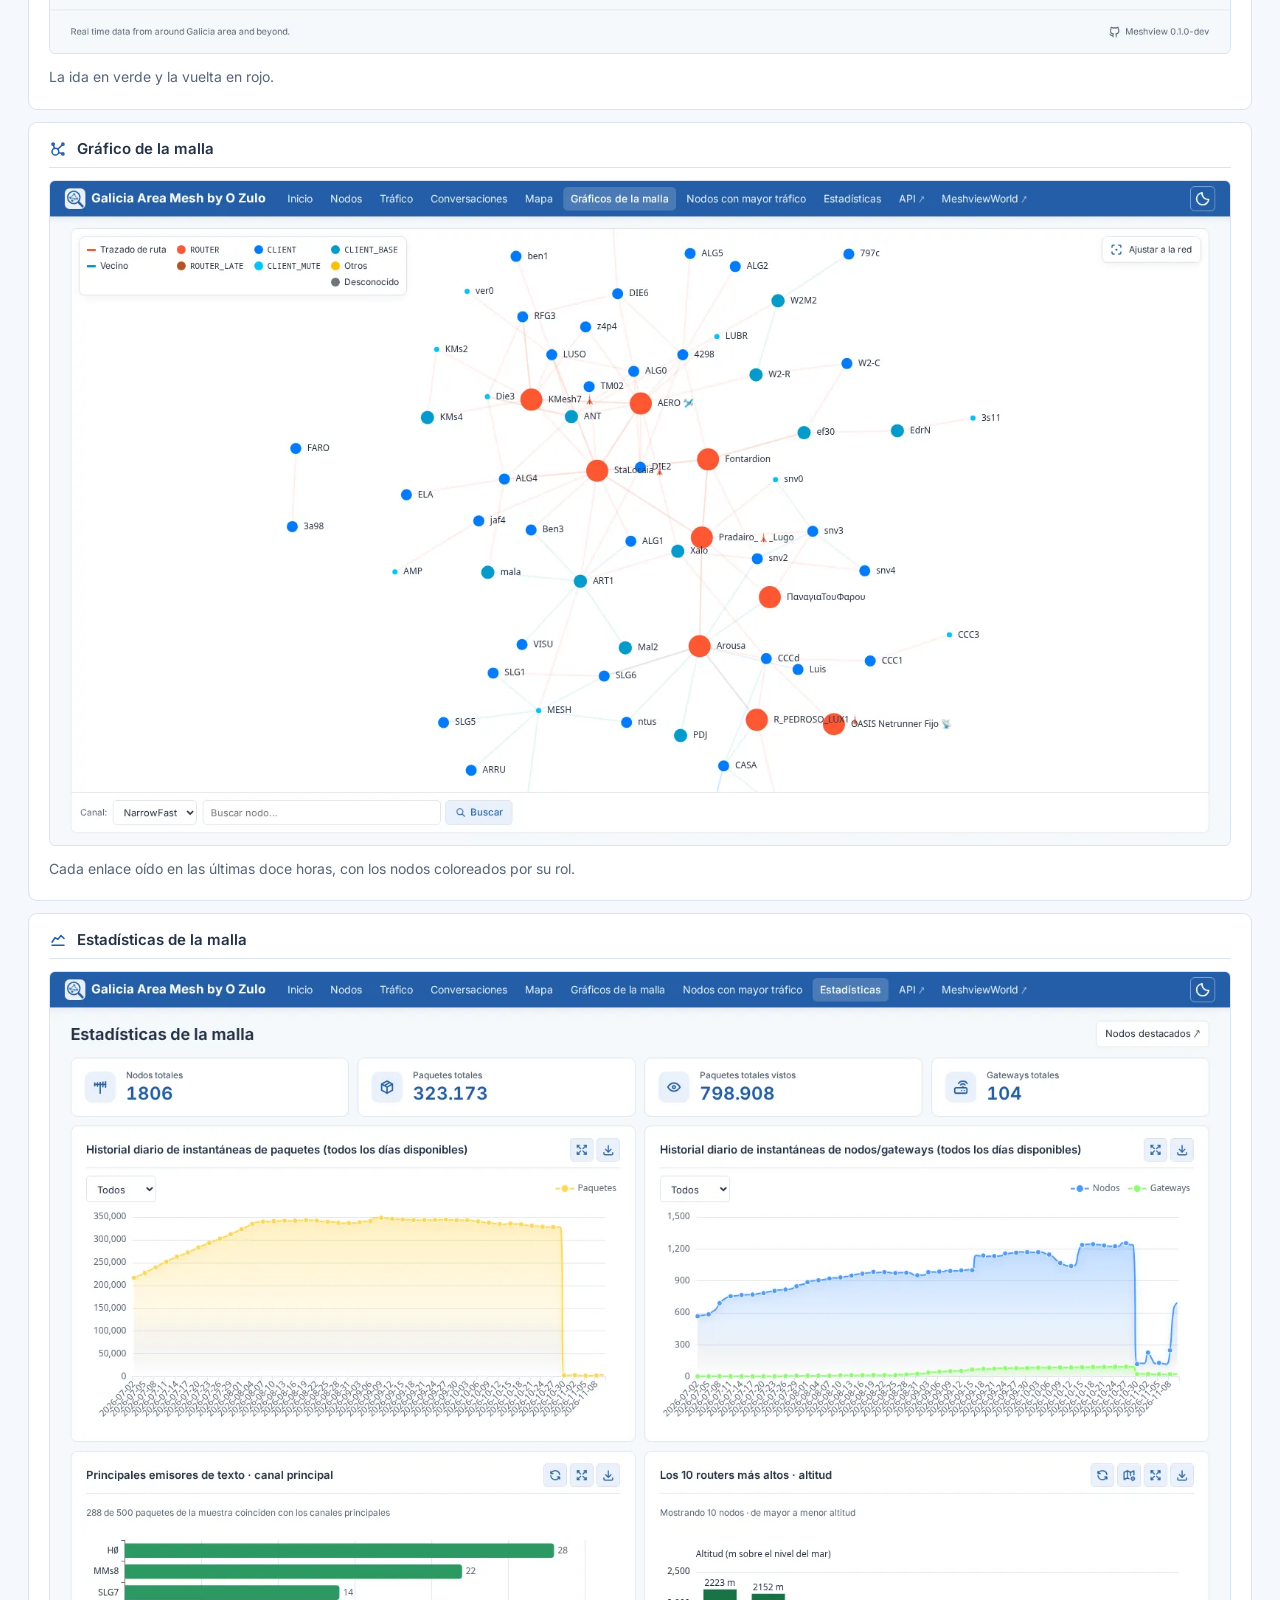
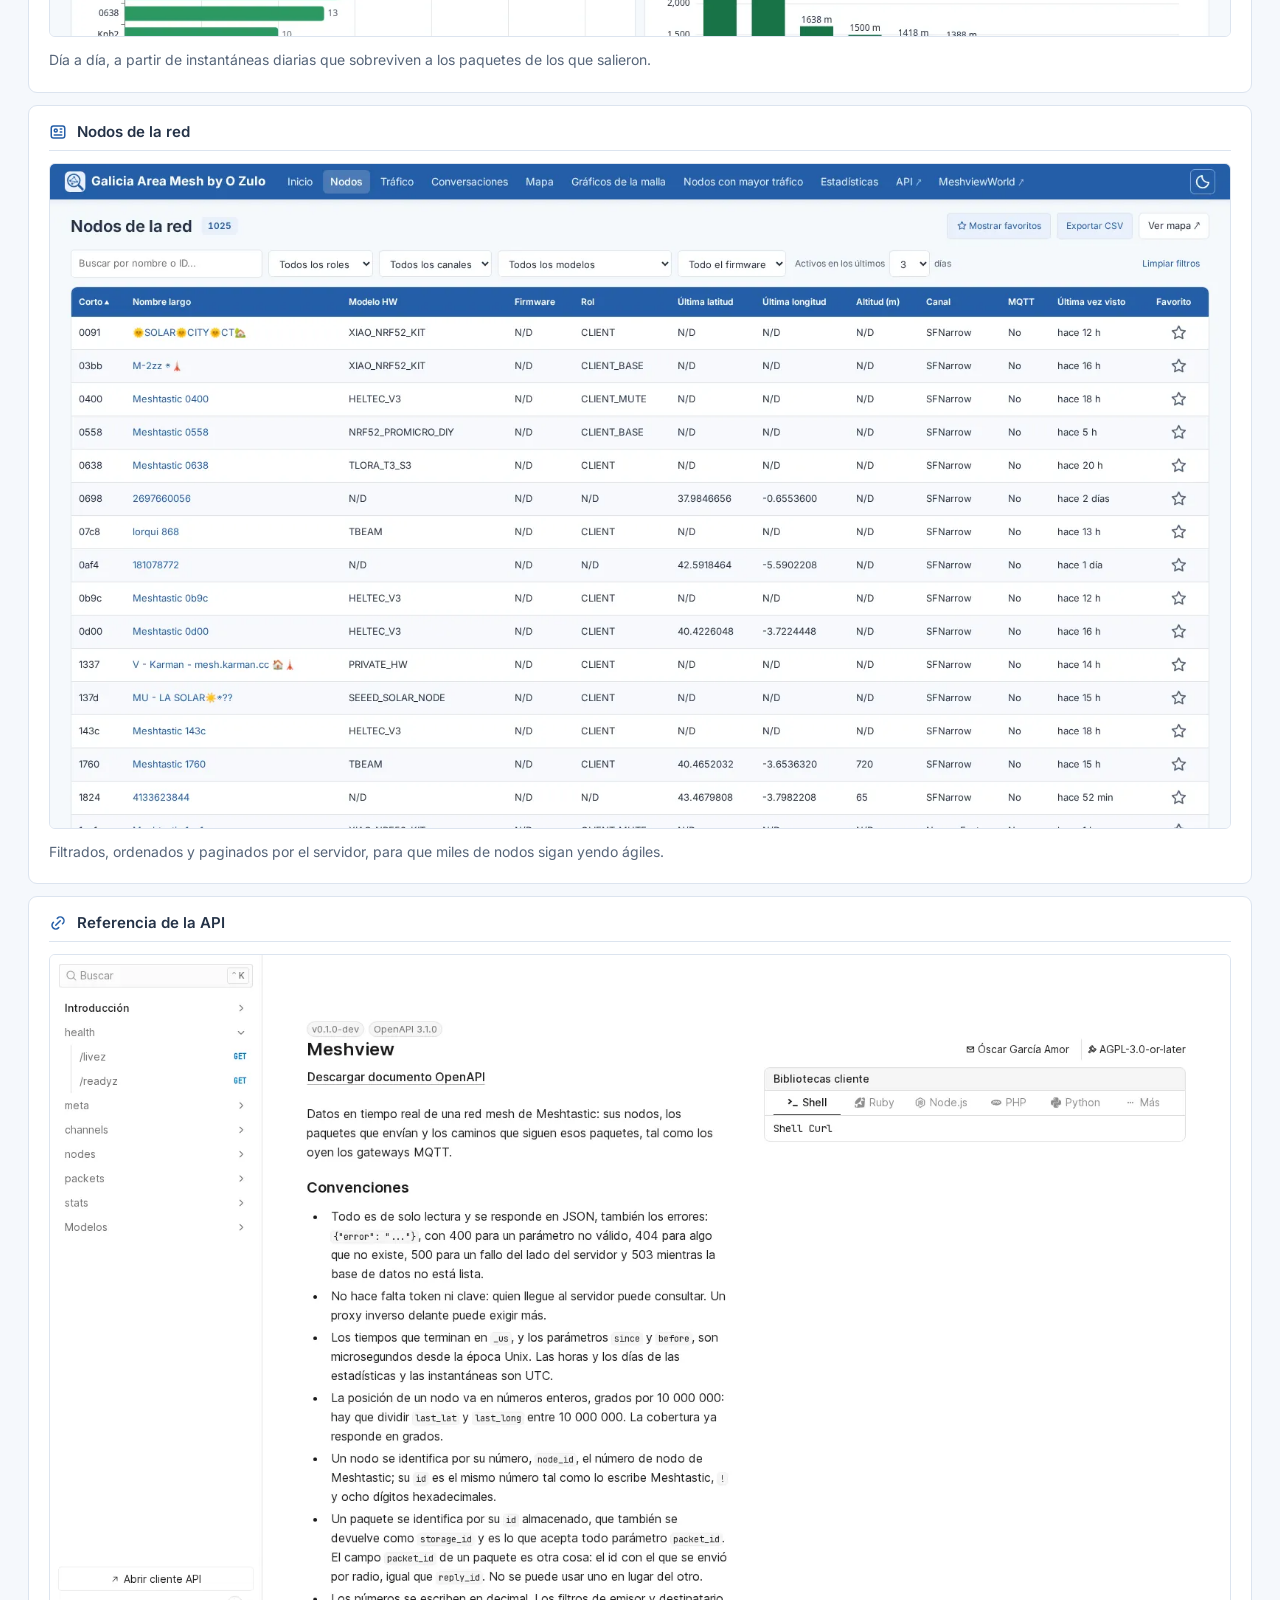
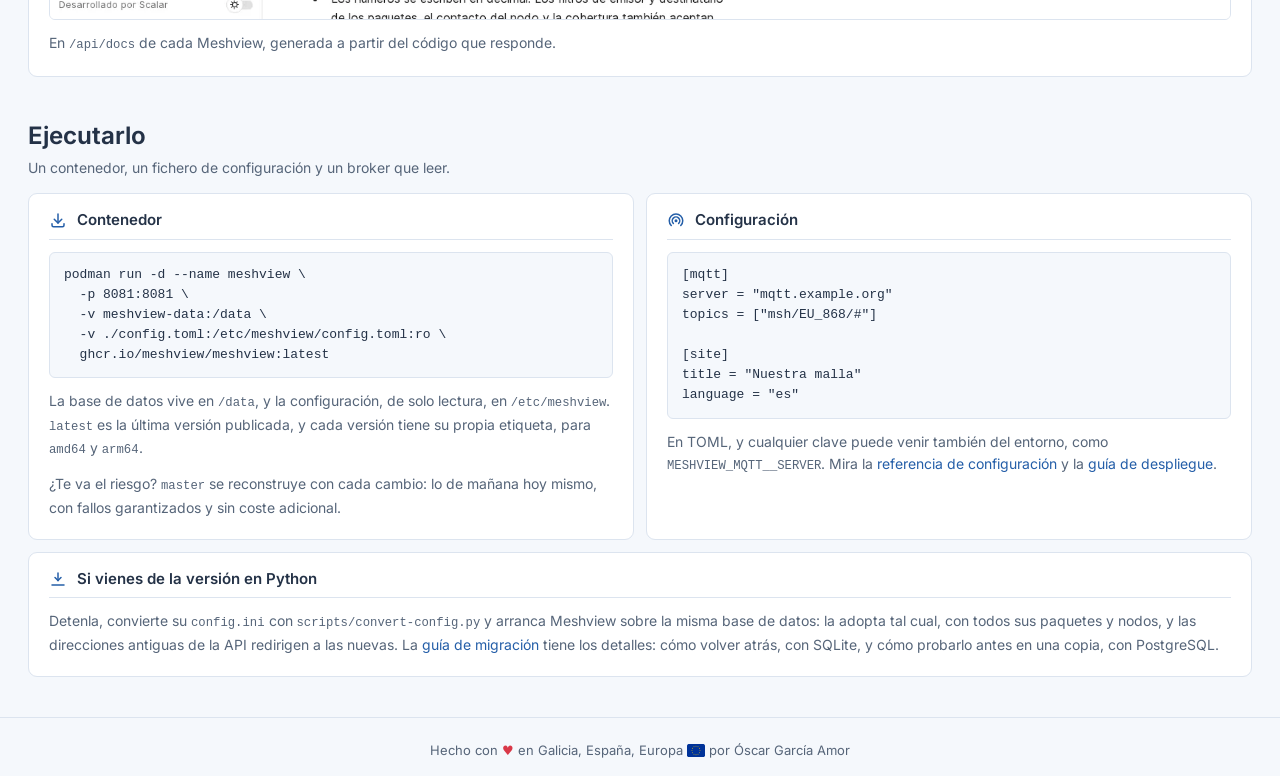
==== commit 5923bfea: "feat: mention PostgreSQL" ====
--- a/es/index.html
+++ b/es/index.html
@@ -109,7 +109,7 @@
           <div class="mesh-feature">
             <span class="mesh-feature-icon" aria-hidden="true"><span class="ti ti-broadcast"></span></span>
             <h3>Desde MQTT</h3>
-            <p>En claro o con TLS, a una base SQLite, con limpieza e instantánea diarias y copias de seguridad consistentes cuando las pidas.</p>
+            <p>En claro o con TLS, a una base SQLite o PostgreSQL, con limpieza e instantánea diarias y, en SQLite, copias de seguridad consistentes cuando las pidas.</p>
           </div>
           <div class="mesh-feature">
             <span class="mesh-feature-icon" aria-hidden="true"><span class="ti ti-router"></span></span>
@@ -243,7 +243,7 @@
 
         <div class="card-section">
           <div class="card-head"><span class="ti ti-arrow-bar-to-down" aria-hidden="true"></span><h3 class="section-header">Si vienes de la versión en Python</h3></div>
-          <p>Detenla, convierte su <code>config.ini</code> con <code>scripts/convert-config.py</code> y arranca Meshview sobre la misma base de datos: la adopta tal cual, con todos sus paquetes y nodos, y las direcciones antiguas de la API redirigen a las nuevas. La <a href="https://github.com/meshview/meshview/blob/master/docs/migrating-from-python.md">guía de migración</a> tiene los detalles, y cómo volver atrás.</p>
+          <p>Detenla, convierte su <code>config.ini</code> con <code>scripts/convert-config.py</code> y arranca Meshview sobre la misma base de datos: la adopta tal cual, con todos sus paquetes y nodos, y las direcciones antiguas de la API redirigen a las nuevas. La <a href="https://github.com/meshview/meshview/blob/master/docs/migrating-from-python.md">guía de migración</a> tiene los detalles: cómo volver atrás, con SQLite, y cómo probarlo antes en una copia, con PostgreSQL.</p>
         </div>
       </section>
     </main>
--- a/meshview.css
+++ b/meshview.css
@@ -63,6 +63,10 @@
 
 * { box-sizing: border-box; }
 
+/* A section reached by its link starts below the sticky header bar (48px),
+   with the same room above it as between the cards. */
+html { scroll-padding-top: 60px; }
+
 body {
   margin: 0;
   min-height: 100dvh;
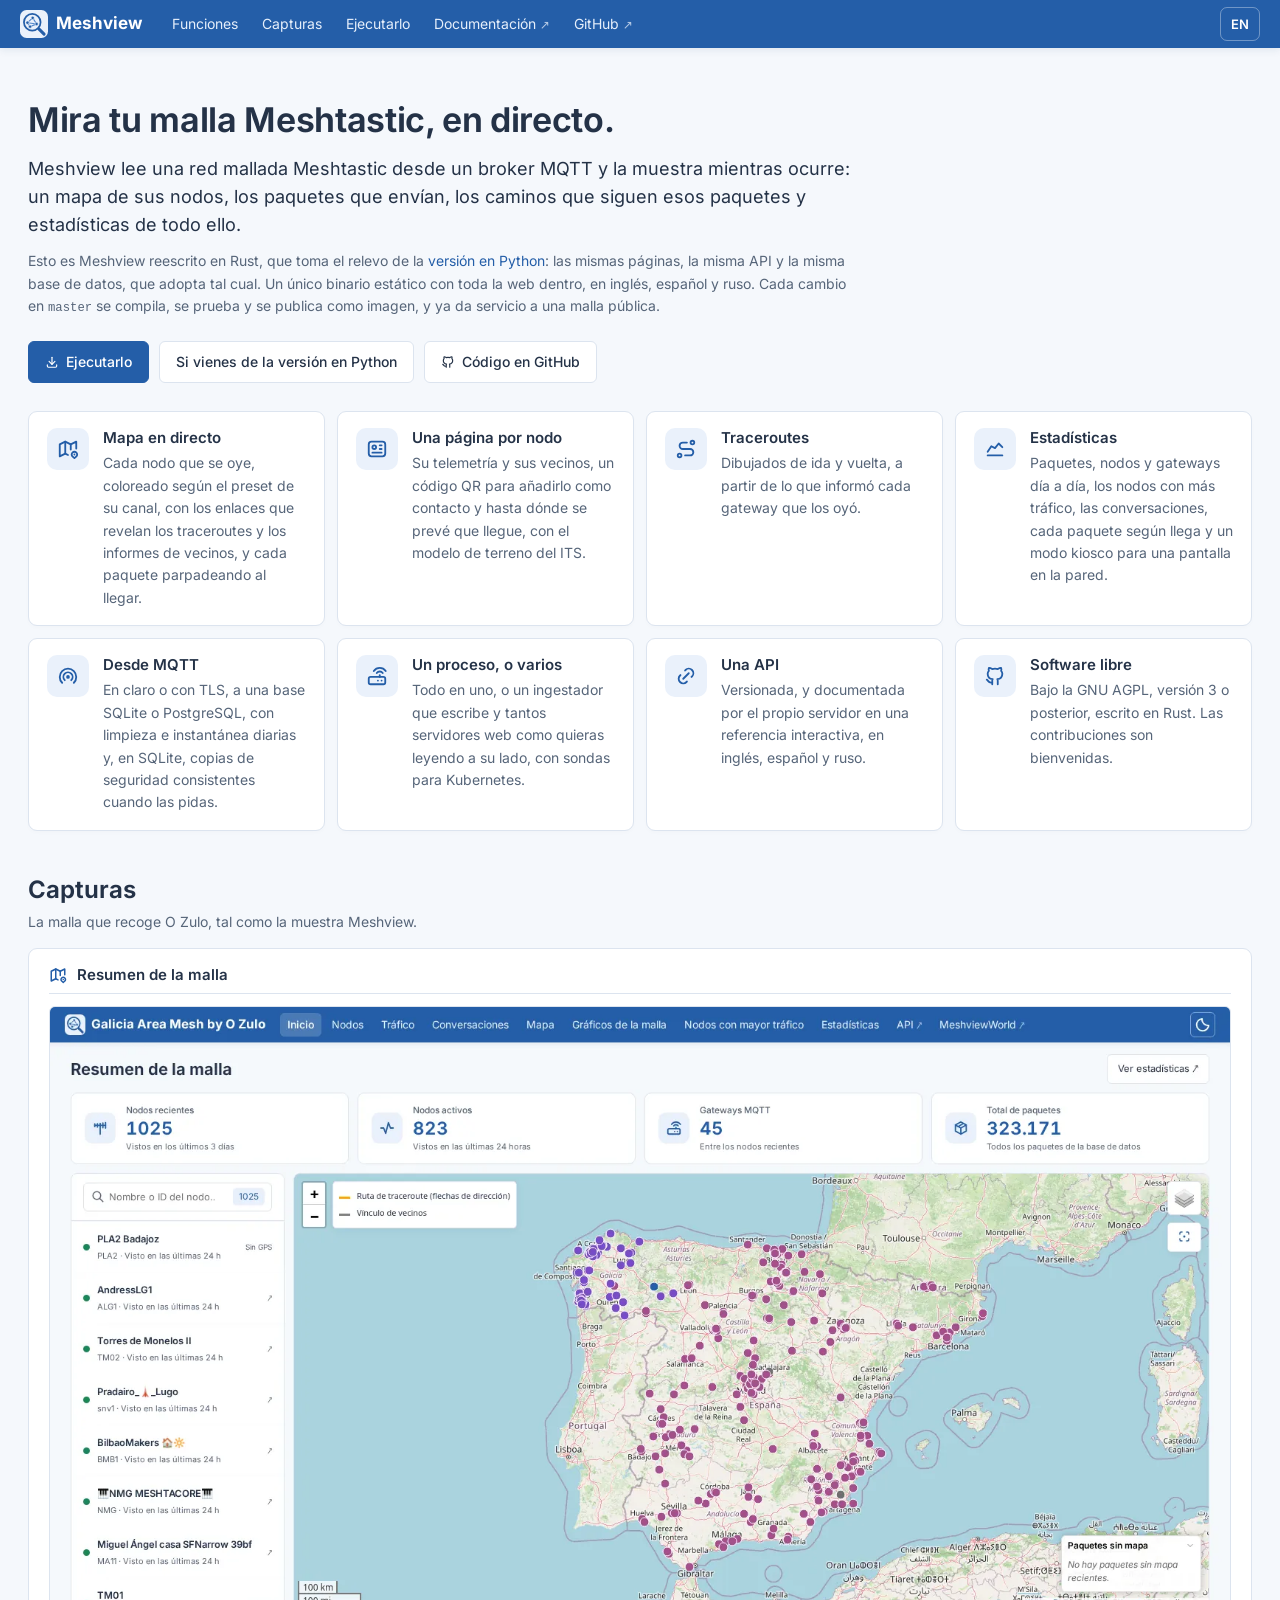
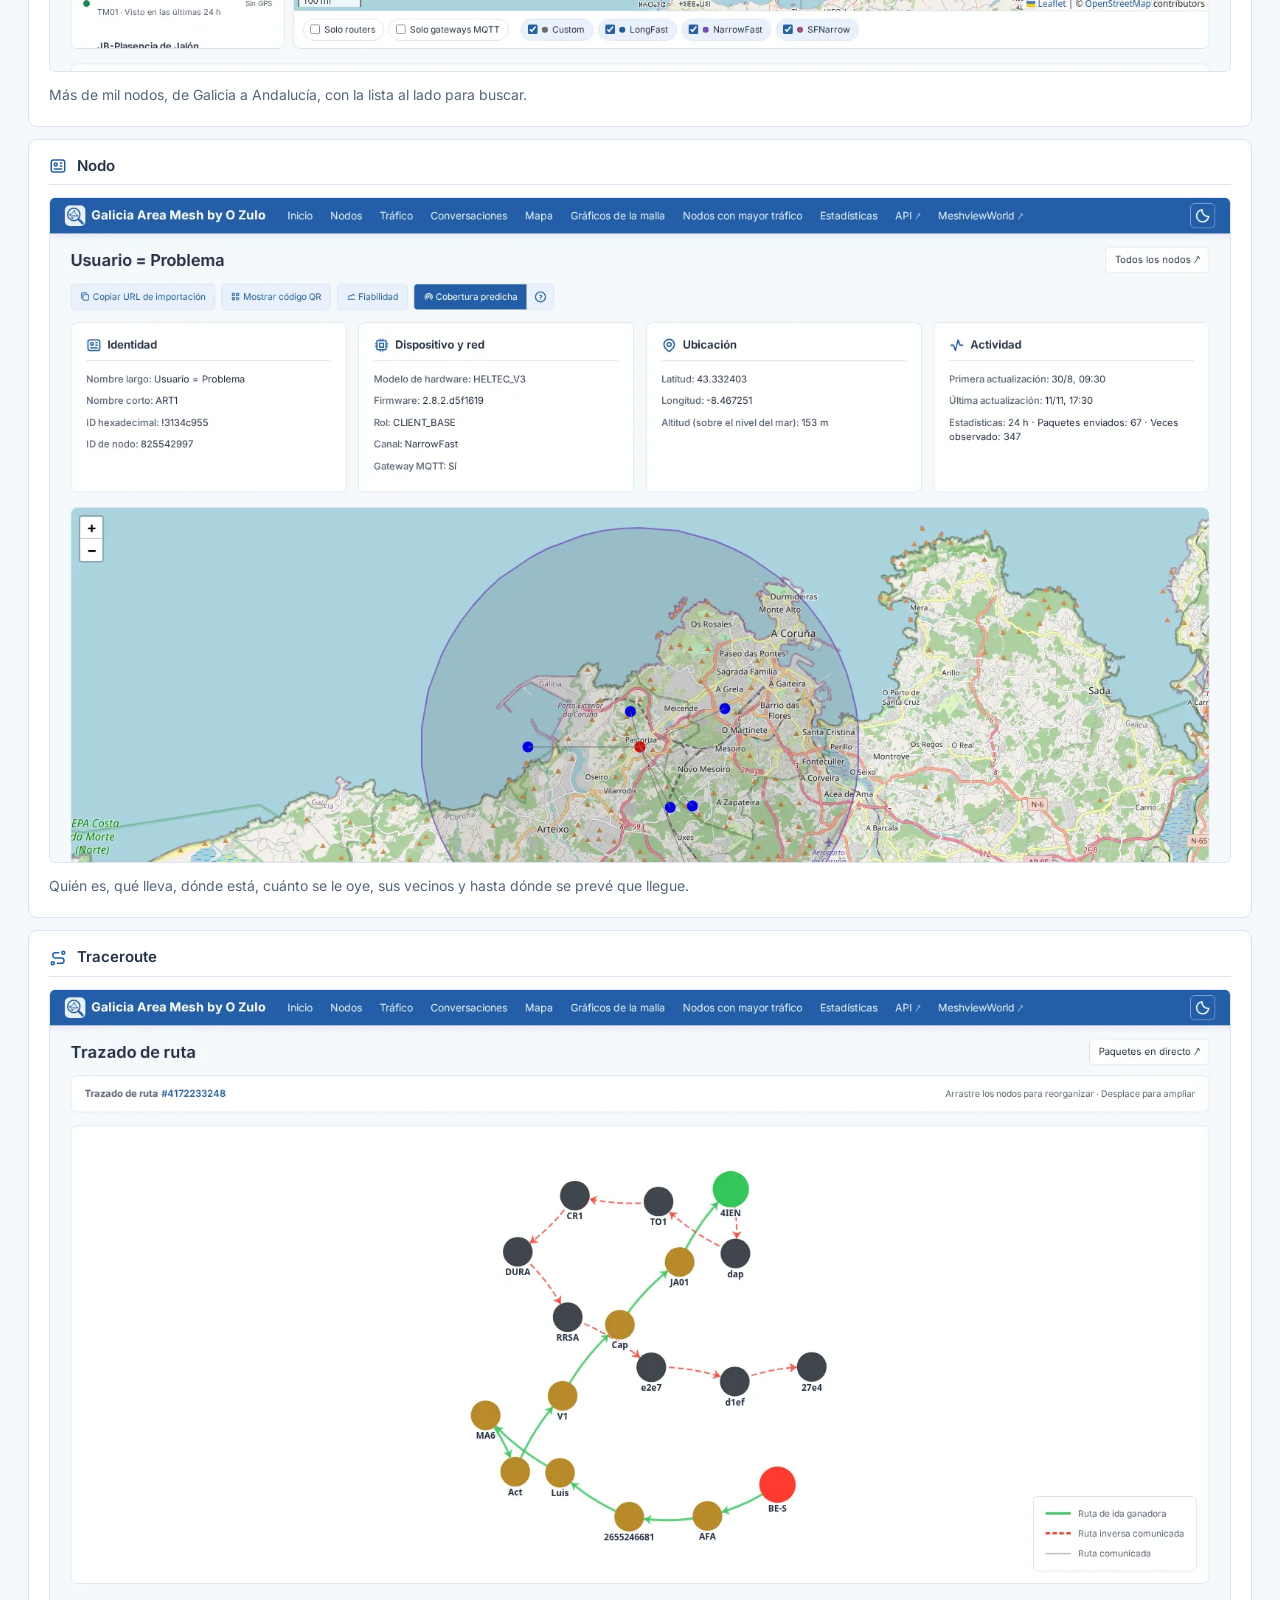
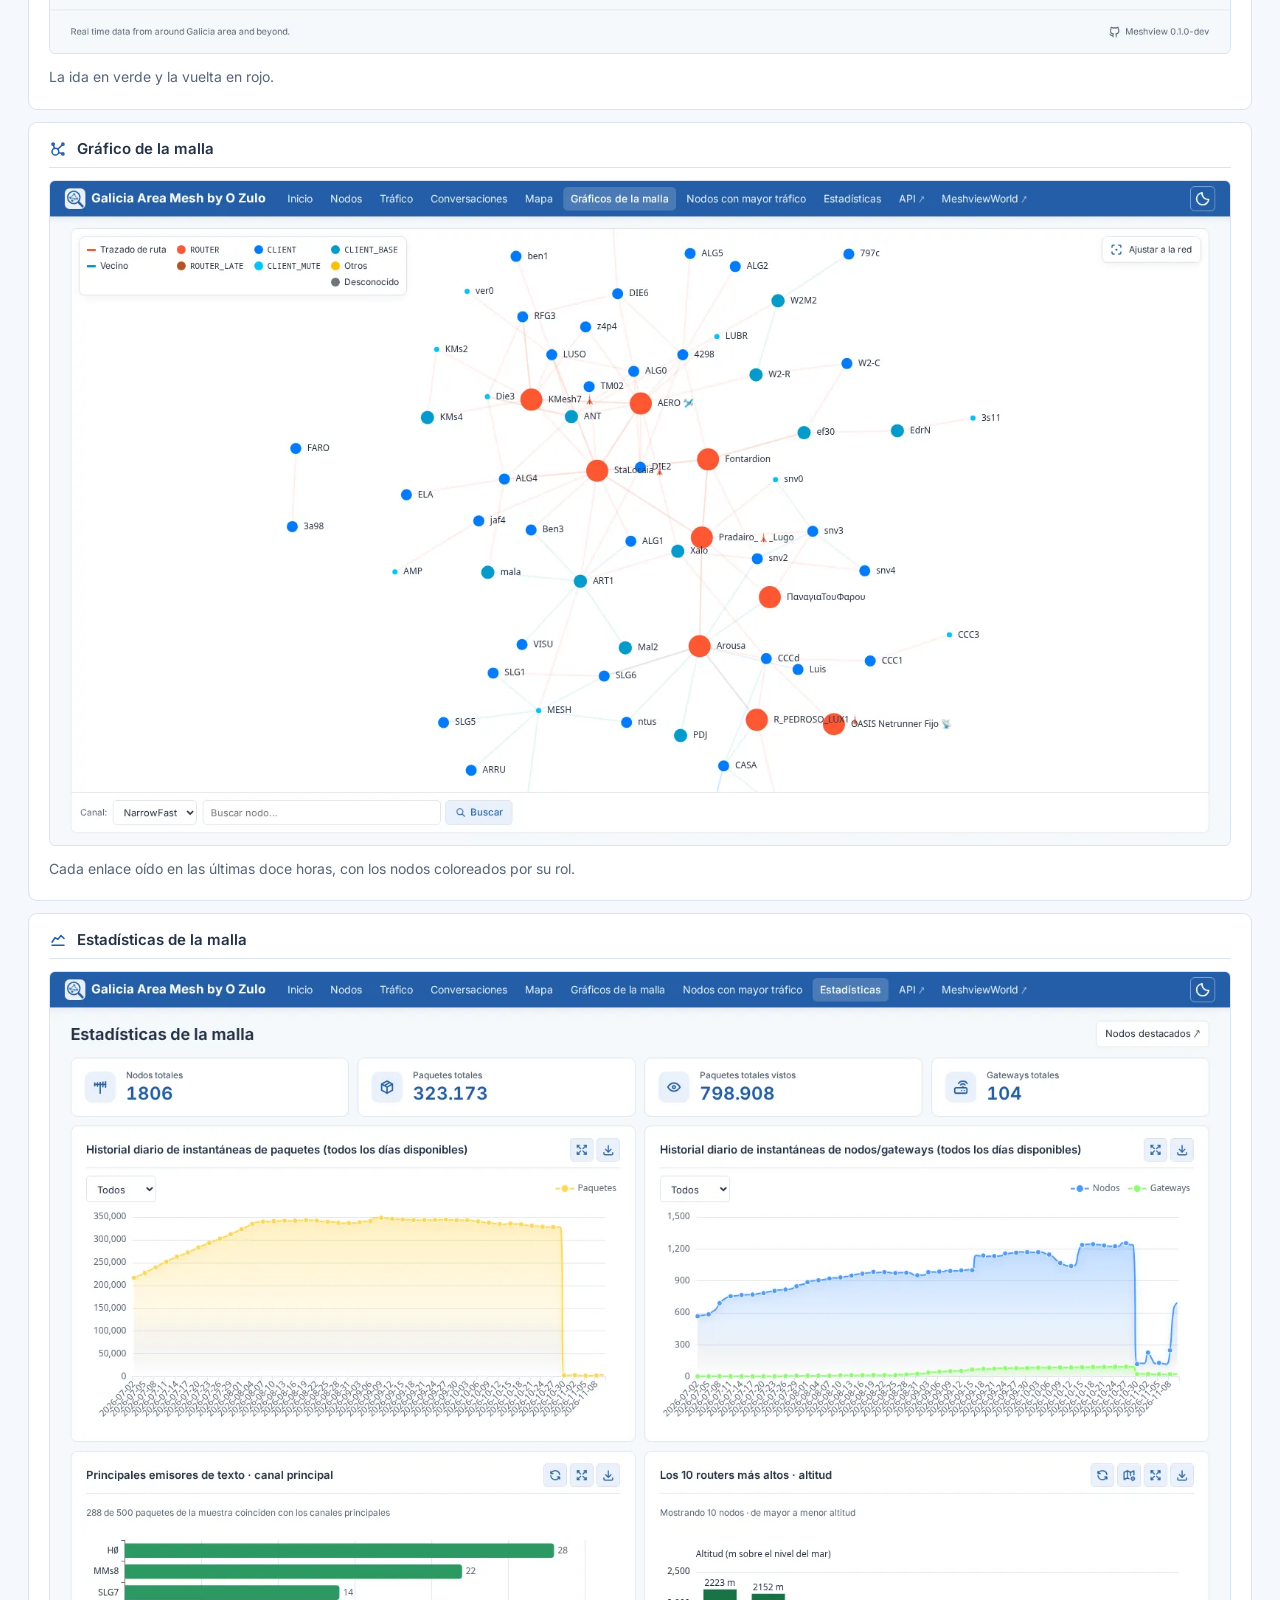
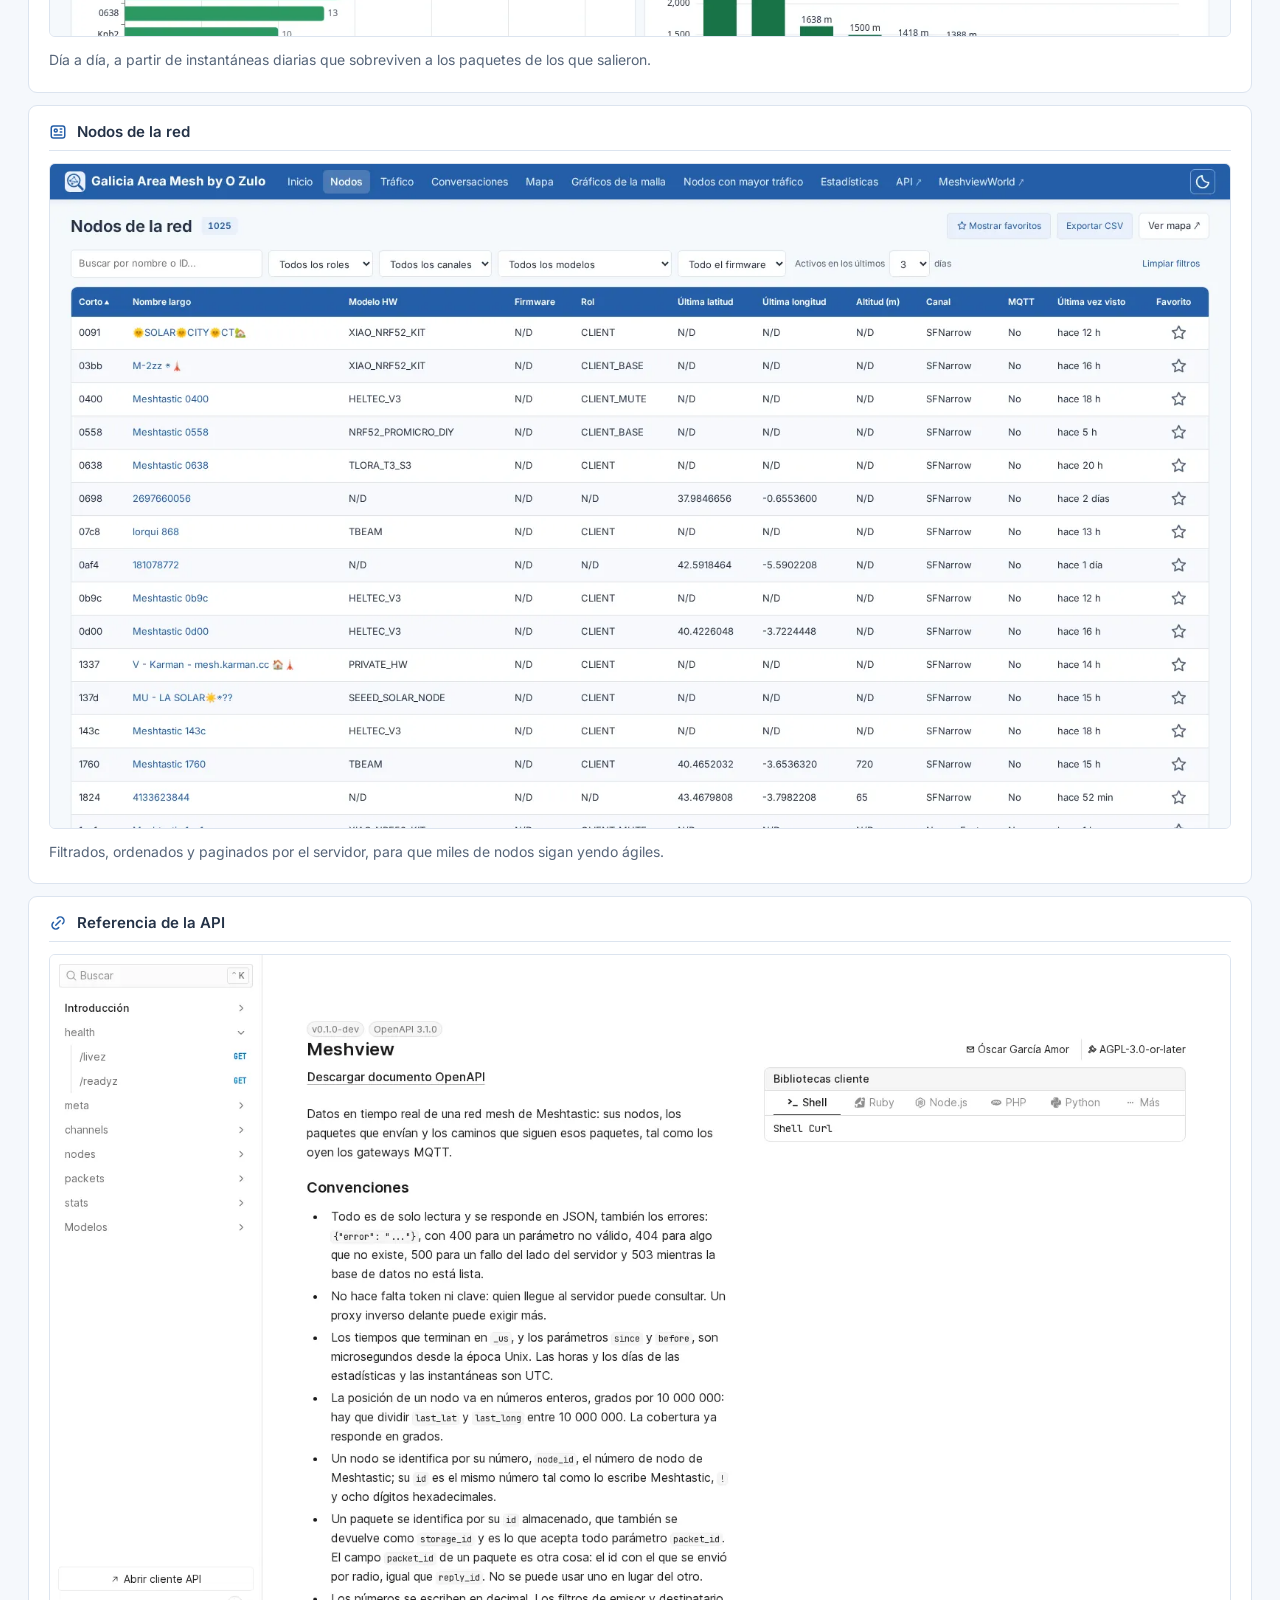
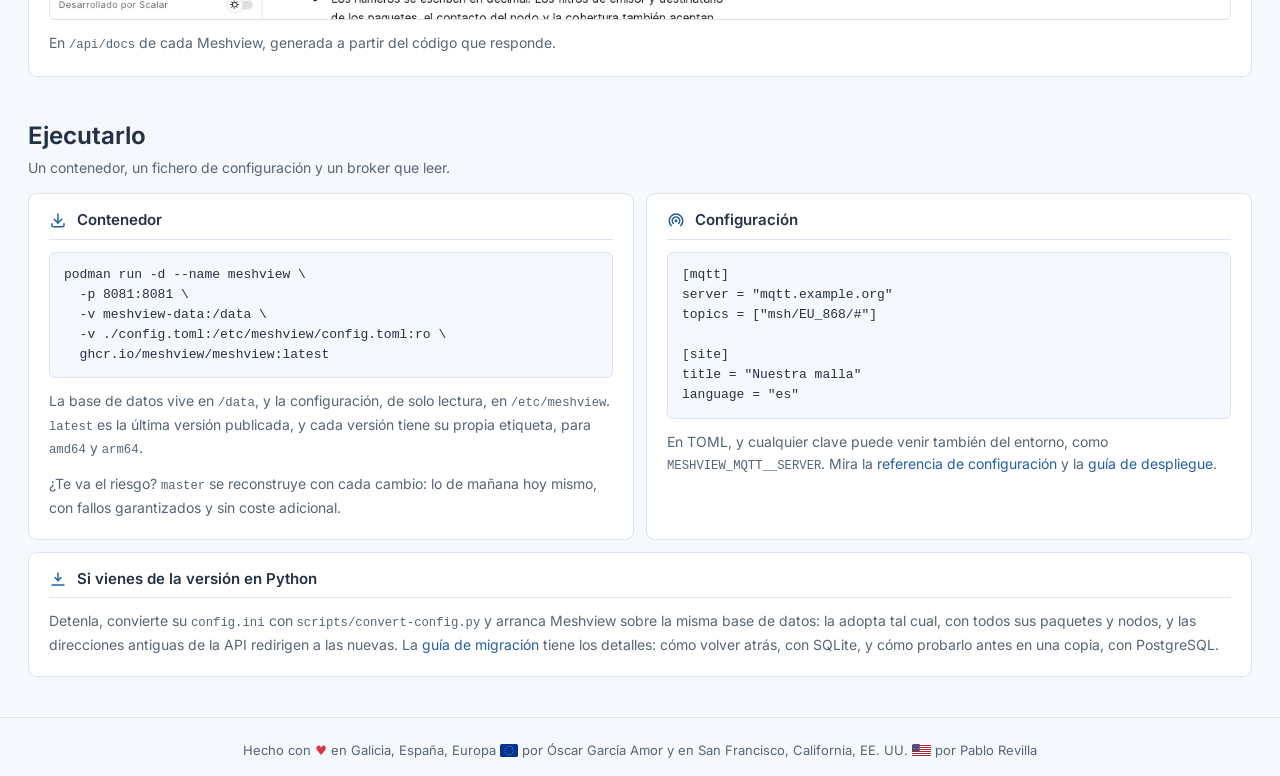
==== commit b1be1c1f: "feat: mention PostgreSQL" ====
--- a/es/index.html
+++ b/es/index.html
@@ -4,7 +4,7 @@
   Copyright (C) 2026 Óscar García Amor <ogarcia@connectical.com>
 
   La página de Meshview en español: dice lo mismo que la inglesa, ../index.html,
-  con las capturas en español.
+  con las capturas de la malla de O Zulo en lugar de las de San Francisco.
 -->
 <html lang="es">
   <head>
@@ -71,7 +71,7 @@
         </p>
         <p class="note">
           Esto es Meshview reescrito en Rust, que toma el relevo de la
-          versión en Python:
+          <a href="https://github.com/pablorevilla-meshtastic/meshview">versión en Python</a>:
           las mismas páginas, la misma API y la misma base de datos, que adopta tal
           cual. Un único binario estático con toda la web dentro, en inglés, español
           y ruso. Cada cambio en <code>master</code> se compila, se prueba y se publica como
@@ -140,10 +140,10 @@
           <img
             src="../shots/es-dashboard.webp" width="1600" height="900"
             alt="La portada de la malla de O Zulo: nodos recientes y activos, gateways
-                 MQTT y paquetes, una lista de nodos y un mapa de Galicia salpicado de
-                 nodos."
-          />
-          <p>Cientos de nodos en el mapa, con la lista al lado para buscar.</p>
+                 MQTT y paquetes, una lista de nodos y un mapa de la península ibérica
+                 salpicado de nodos."
+          />
+          <p>Más de mil nodos, de Galicia a Andalucía, con la lista al lado para buscar.</p>
         </figure>
 
         <figure class="card-section">
@@ -250,7 +250,7 @@
 
     <footer class="mesh-footer">
       <div class="mesh-footer-inner">
-        <p>Hecho con <span class="heart" aria-label="amor">♥</span> en Galicia, España, Europa <img class="flag" src="../flags/eu.svg" width="21" height="14" alt=""> por Óscar García Amor</p>
+        <p>Hecho con <span class="heart" aria-label="amor">♥</span> en Galicia, España, Europa <img class="flag" src="../flags/eu.svg" width="21" height="14" alt=""> por Óscar García Amor y en San Francisco, California, EE. UU. <img class="flag" src="../flags/us.svg" width="21" height="14" alt=""> por Pablo Revilla</p>
       </div>
     </footer>
   </body>
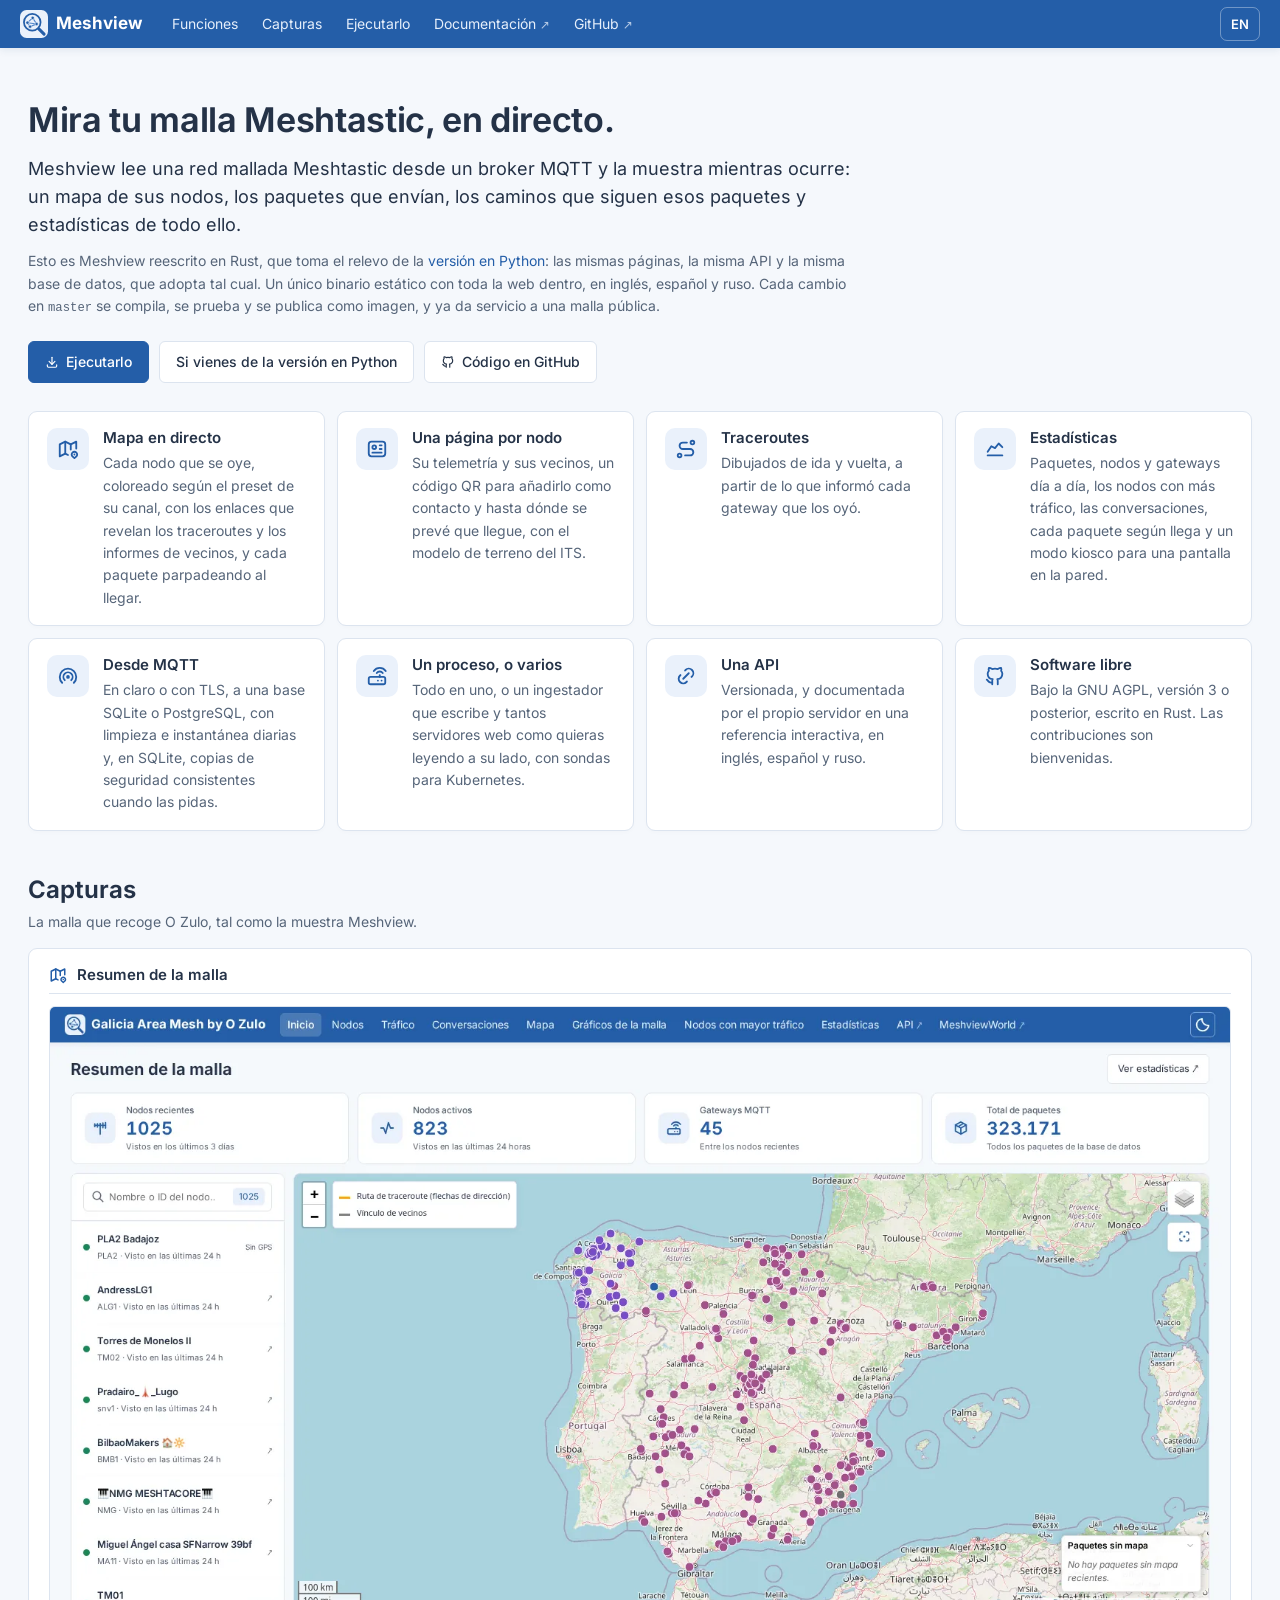
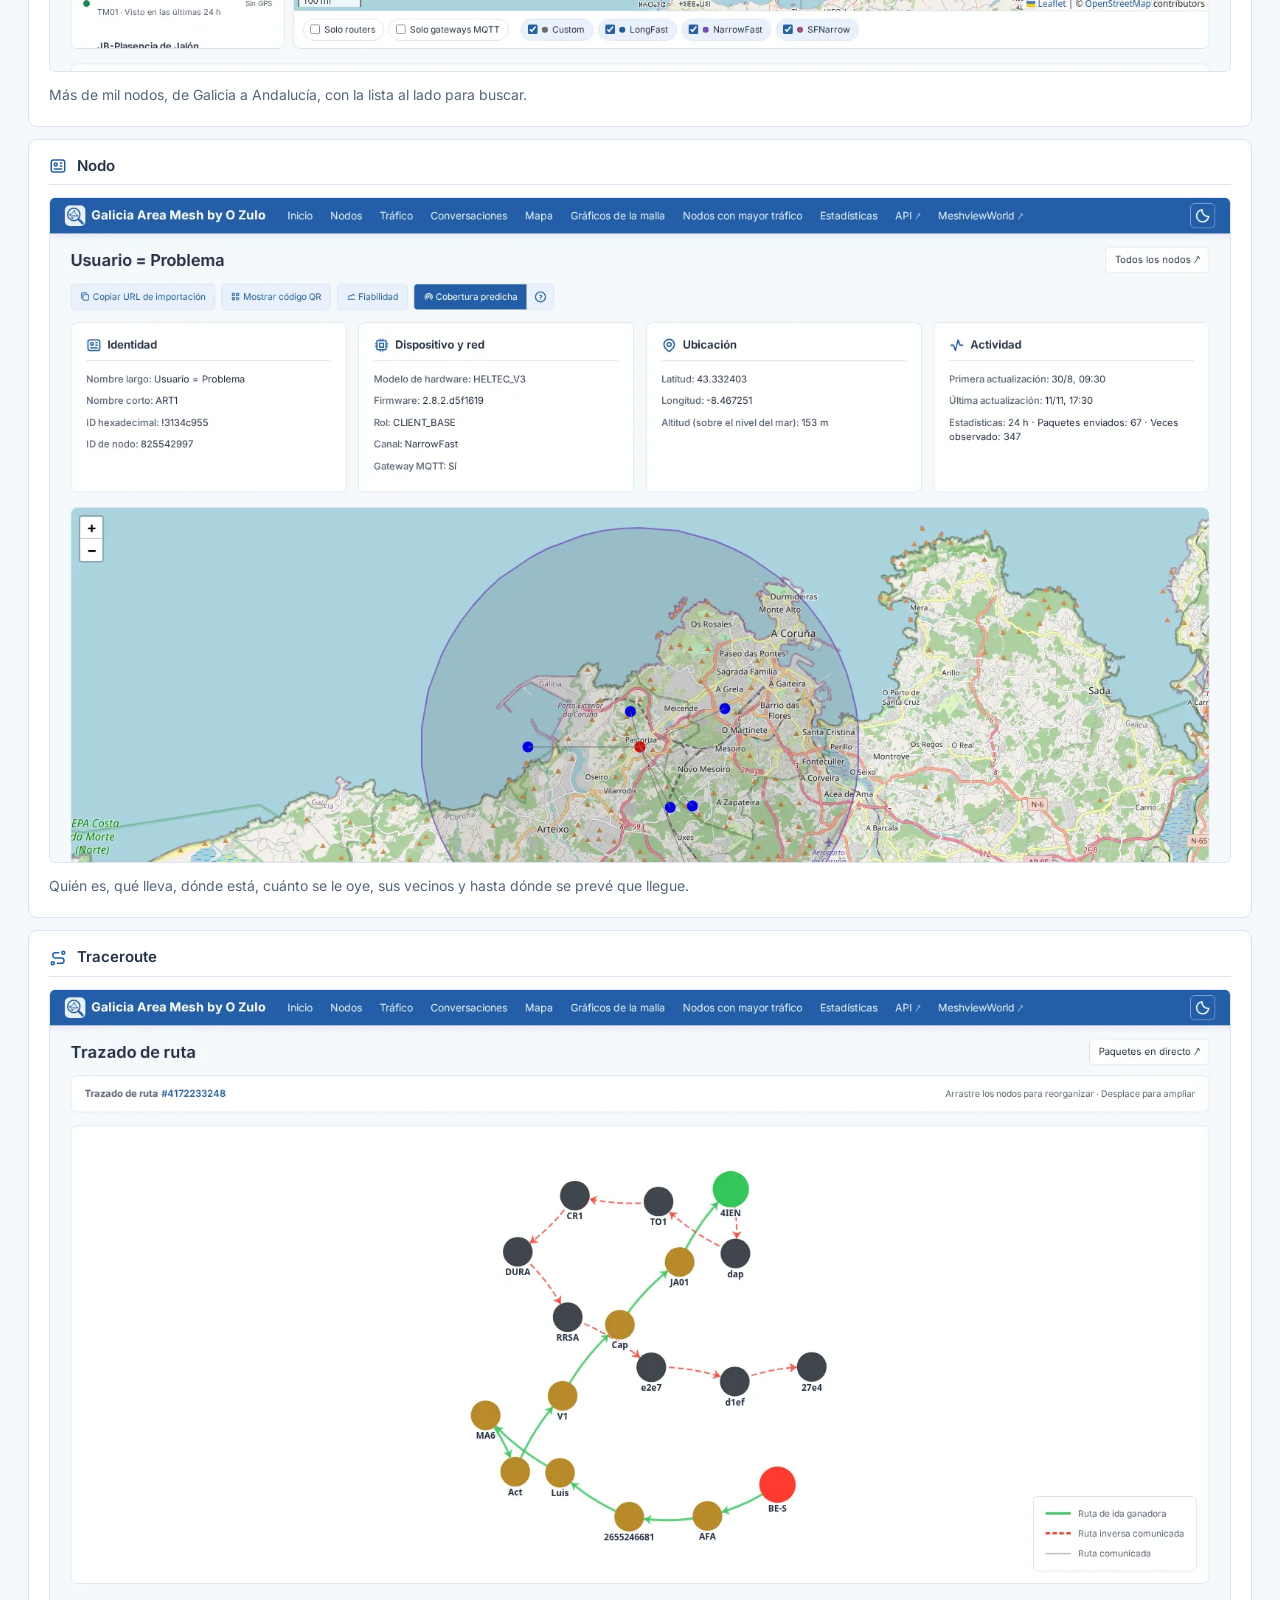
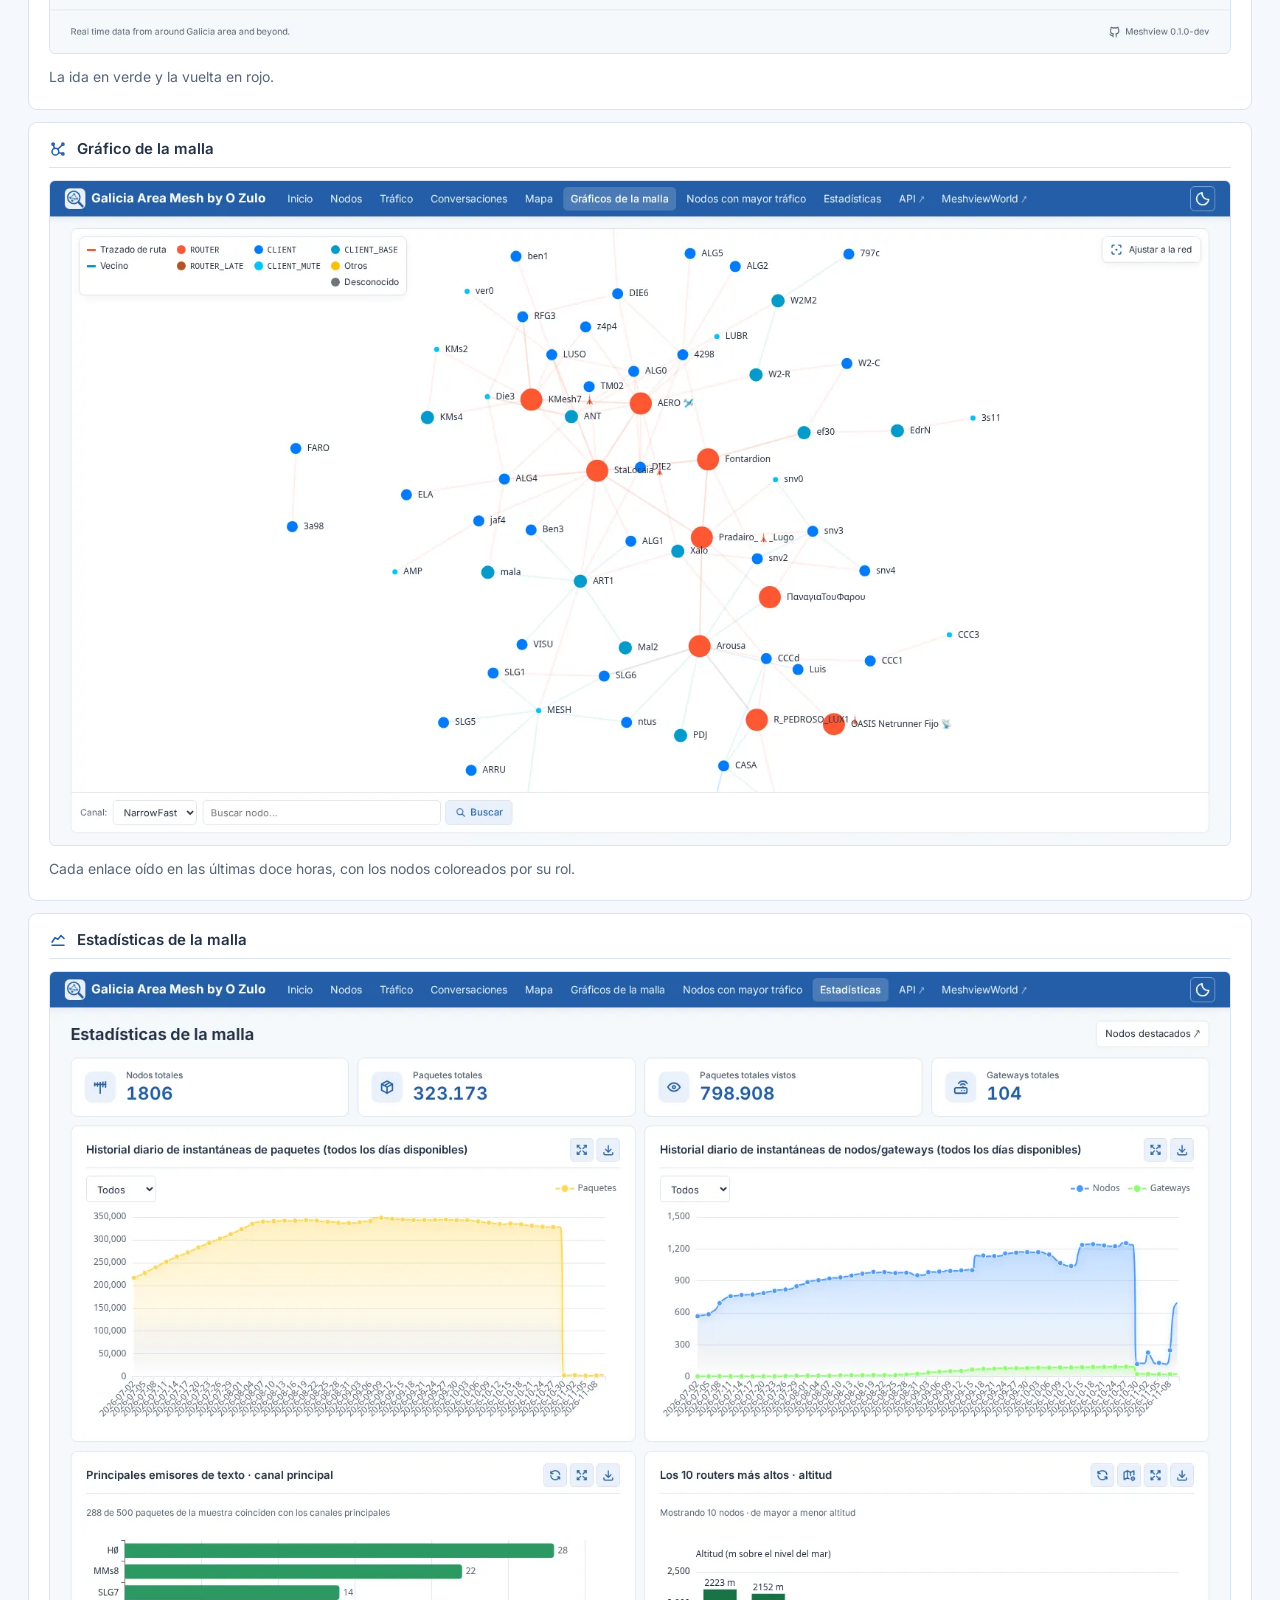
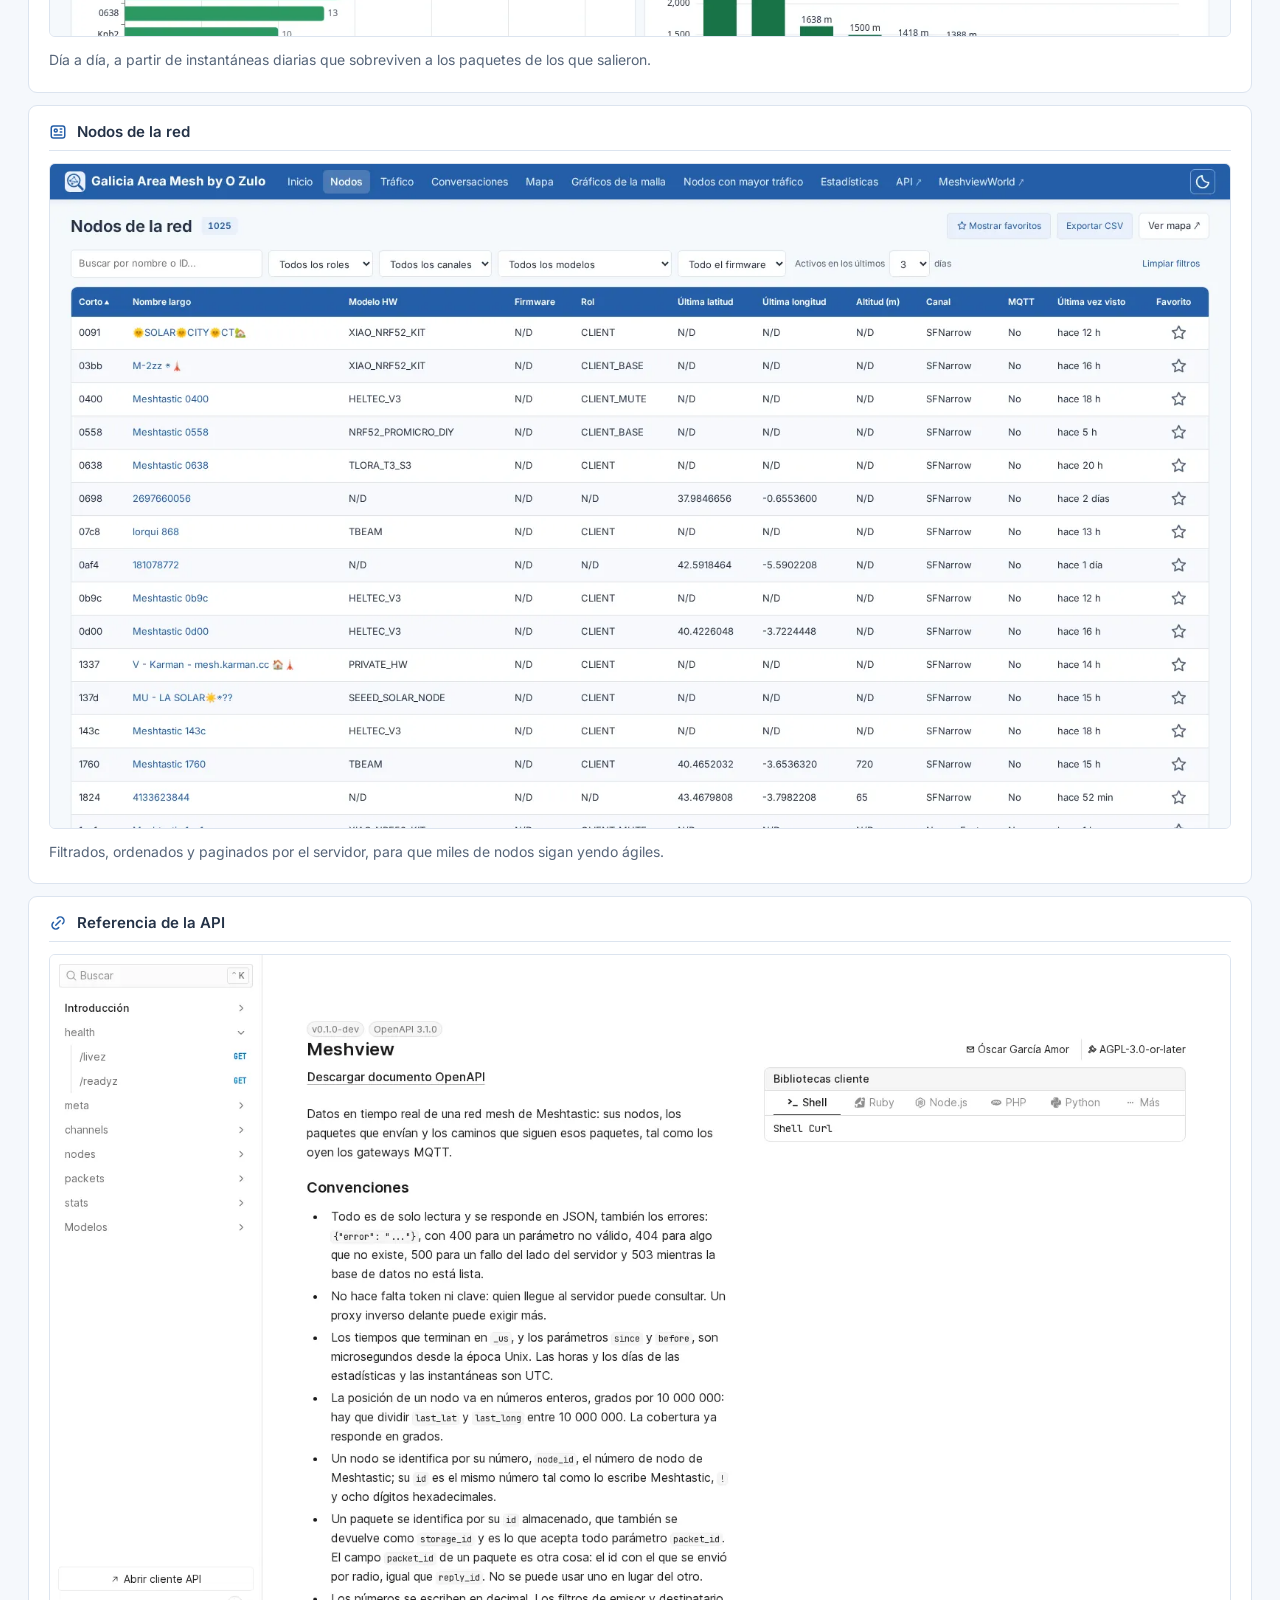
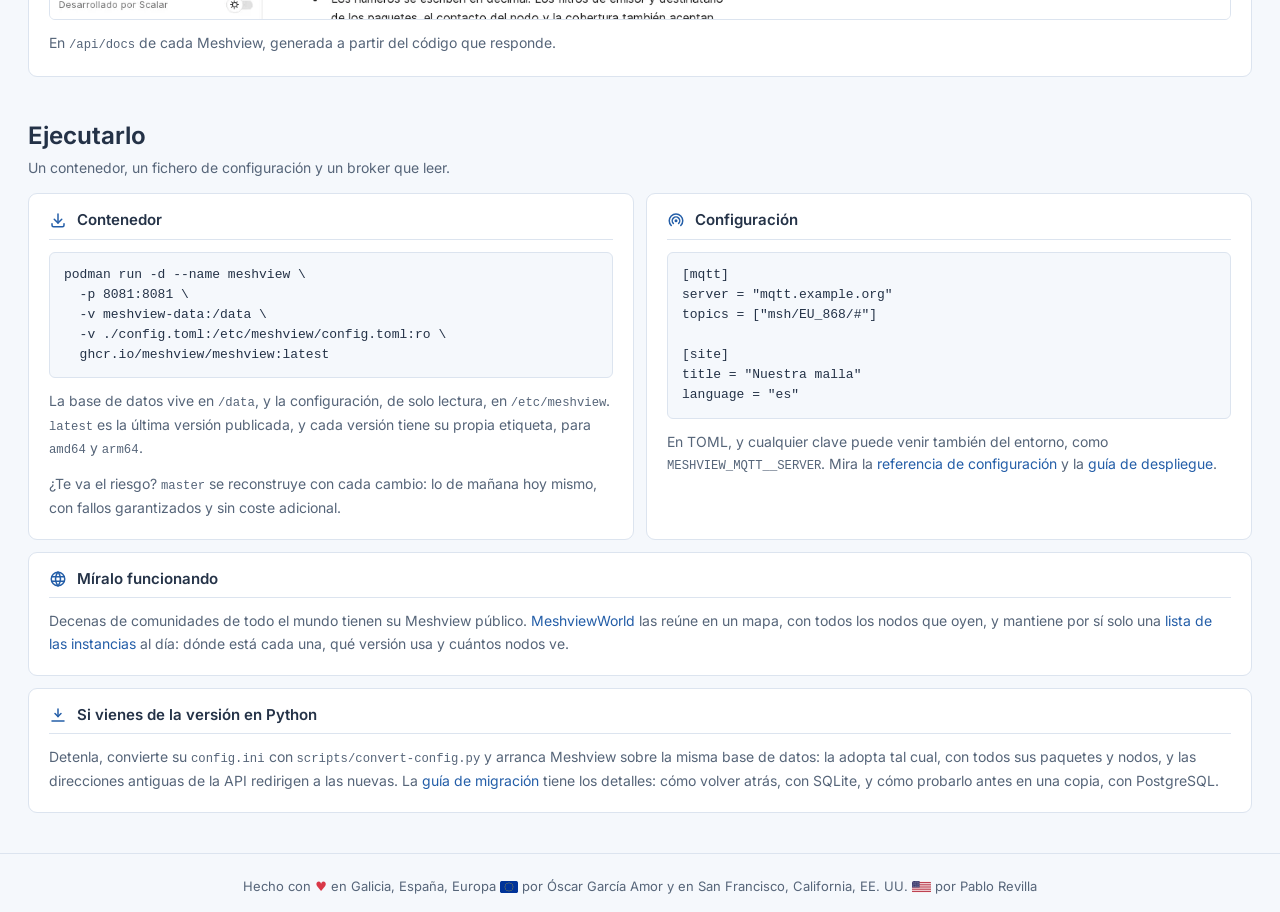
==== commit 0e974958: "feat: point at MeshviewWorld for public instances" ====
--- a/es/index.html
+++ b/es/index.html
@@ -242,6 +242,11 @@
         </div>
 
         <div class="card-section">
+          <div class="card-head"><span class="ti ti-world" aria-hidden="true"></span><h3 class="section-header">Míralo funcionando</h3></div>
+          <p>Decenas de comunidades de todo el mundo tienen su Meshview público. <a href="https://meshview.world">MeshviewWorld</a> las reúne en un mapa, con todos los nodos que oyen, y mantiene por sí solo una <a href="https://meshview.world/static/instances.html">lista de las instancias</a> al día: dónde está cada una, qué versión usa y cuántos nodos ve.</p>
+        </div>
+
+        <div class="card-section">
           <div class="card-head"><span class="ti ti-arrow-bar-to-down" aria-hidden="true"></span><h3 class="section-header">Si vienes de la versión en Python</h3></div>
           <p>Detenla, convierte su <code>config.ini</code> con <code>scripts/convert-config.py</code> y arranca Meshview sobre la misma base de datos: la adopta tal cual, con todos sus paquetes y nodos, y las direcciones antiguas de la API redirigen a las nuevas. La <a href="https://github.com/meshview/meshview/blob/master/docs/migrating-from-python.md">guía de migración</a> tiene los detalles: cómo volver atrás, con SQLite, y cómo probarlo antes en una copia, con PostgreSQL.</p>
         </div>
--- a/meshview.css
+++ b/meshview.css
@@ -110,6 +110,7 @@
 .ti-download { --icon: url(icons/download.svg); }
 .ti-brand-github { --icon: url(icons/brand-github.svg); }
 .ti-arrow-bar-to-down { --icon: url(icons/arrow-bar-to-down.svg); }
+.ti-world { --icon: url(icons/world.svg); }
 
 /* --- the header bar, as on every Meshview page --------------------------- */
 
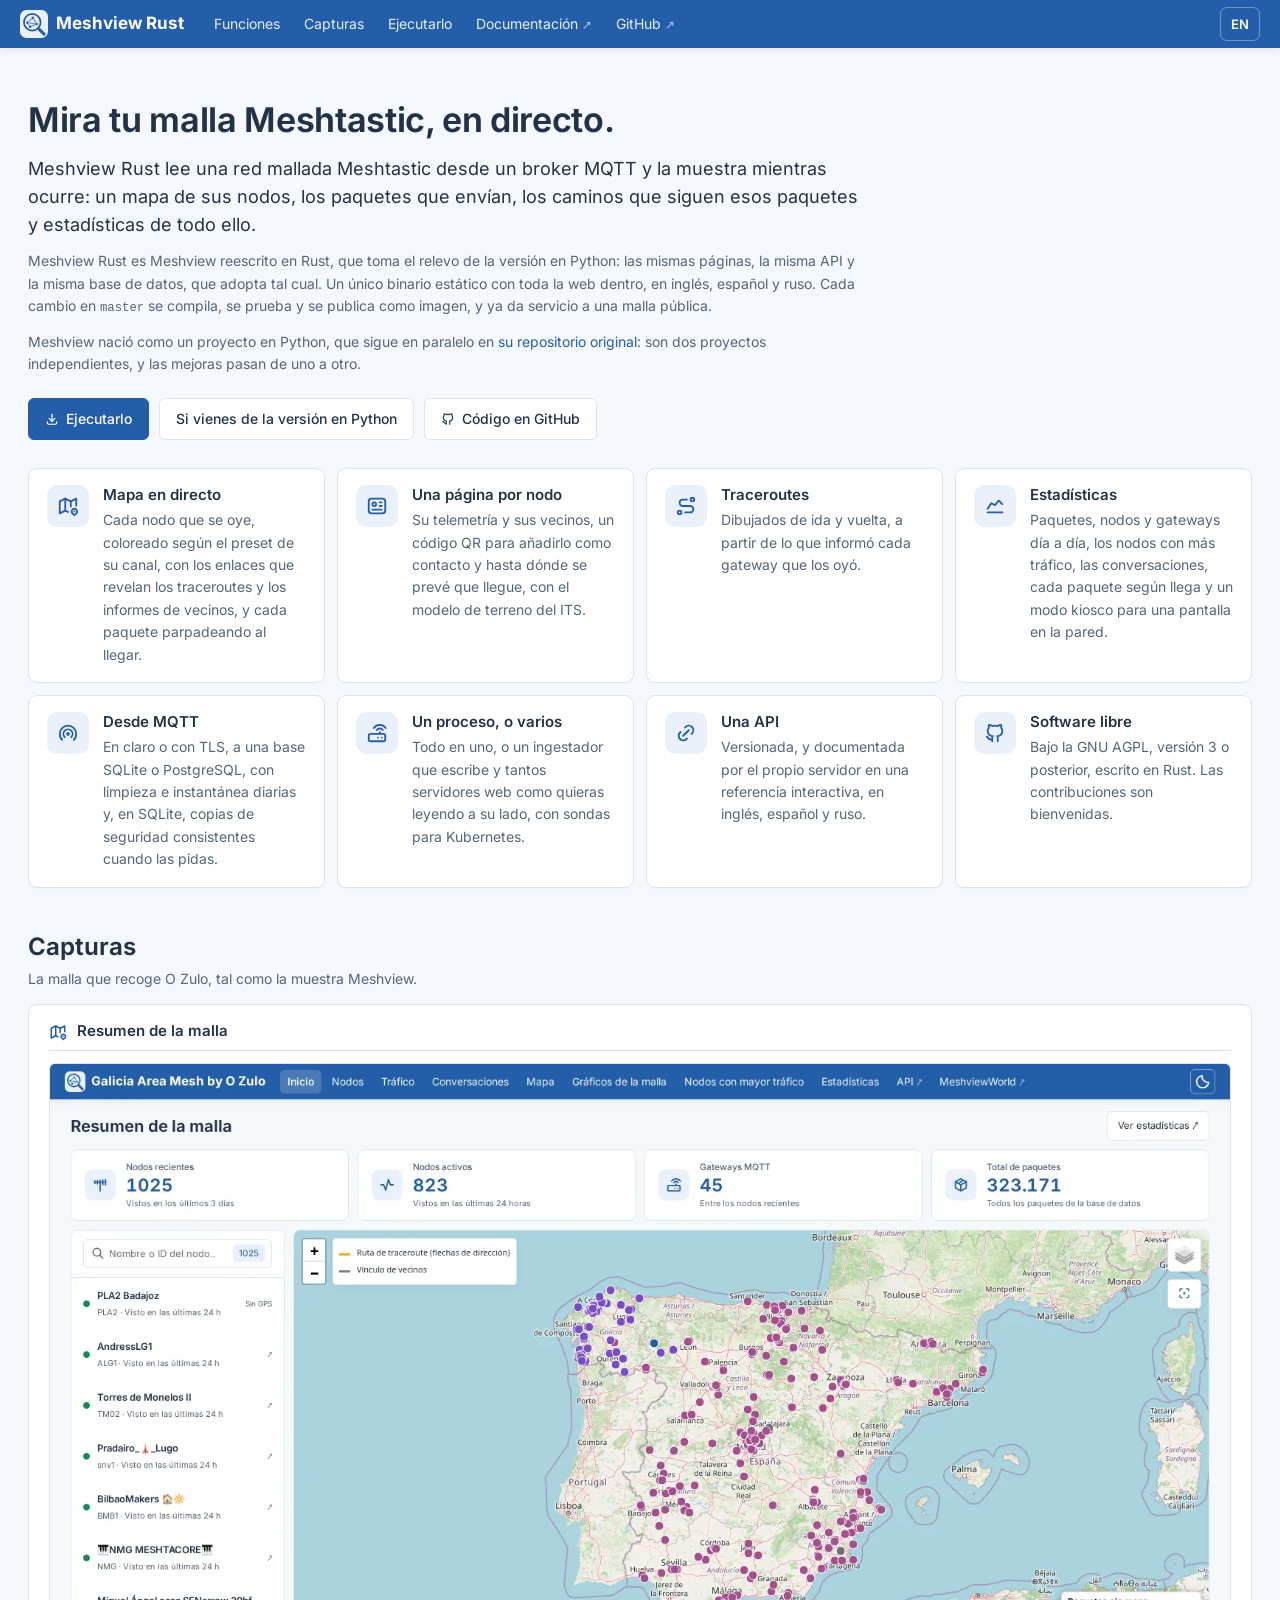
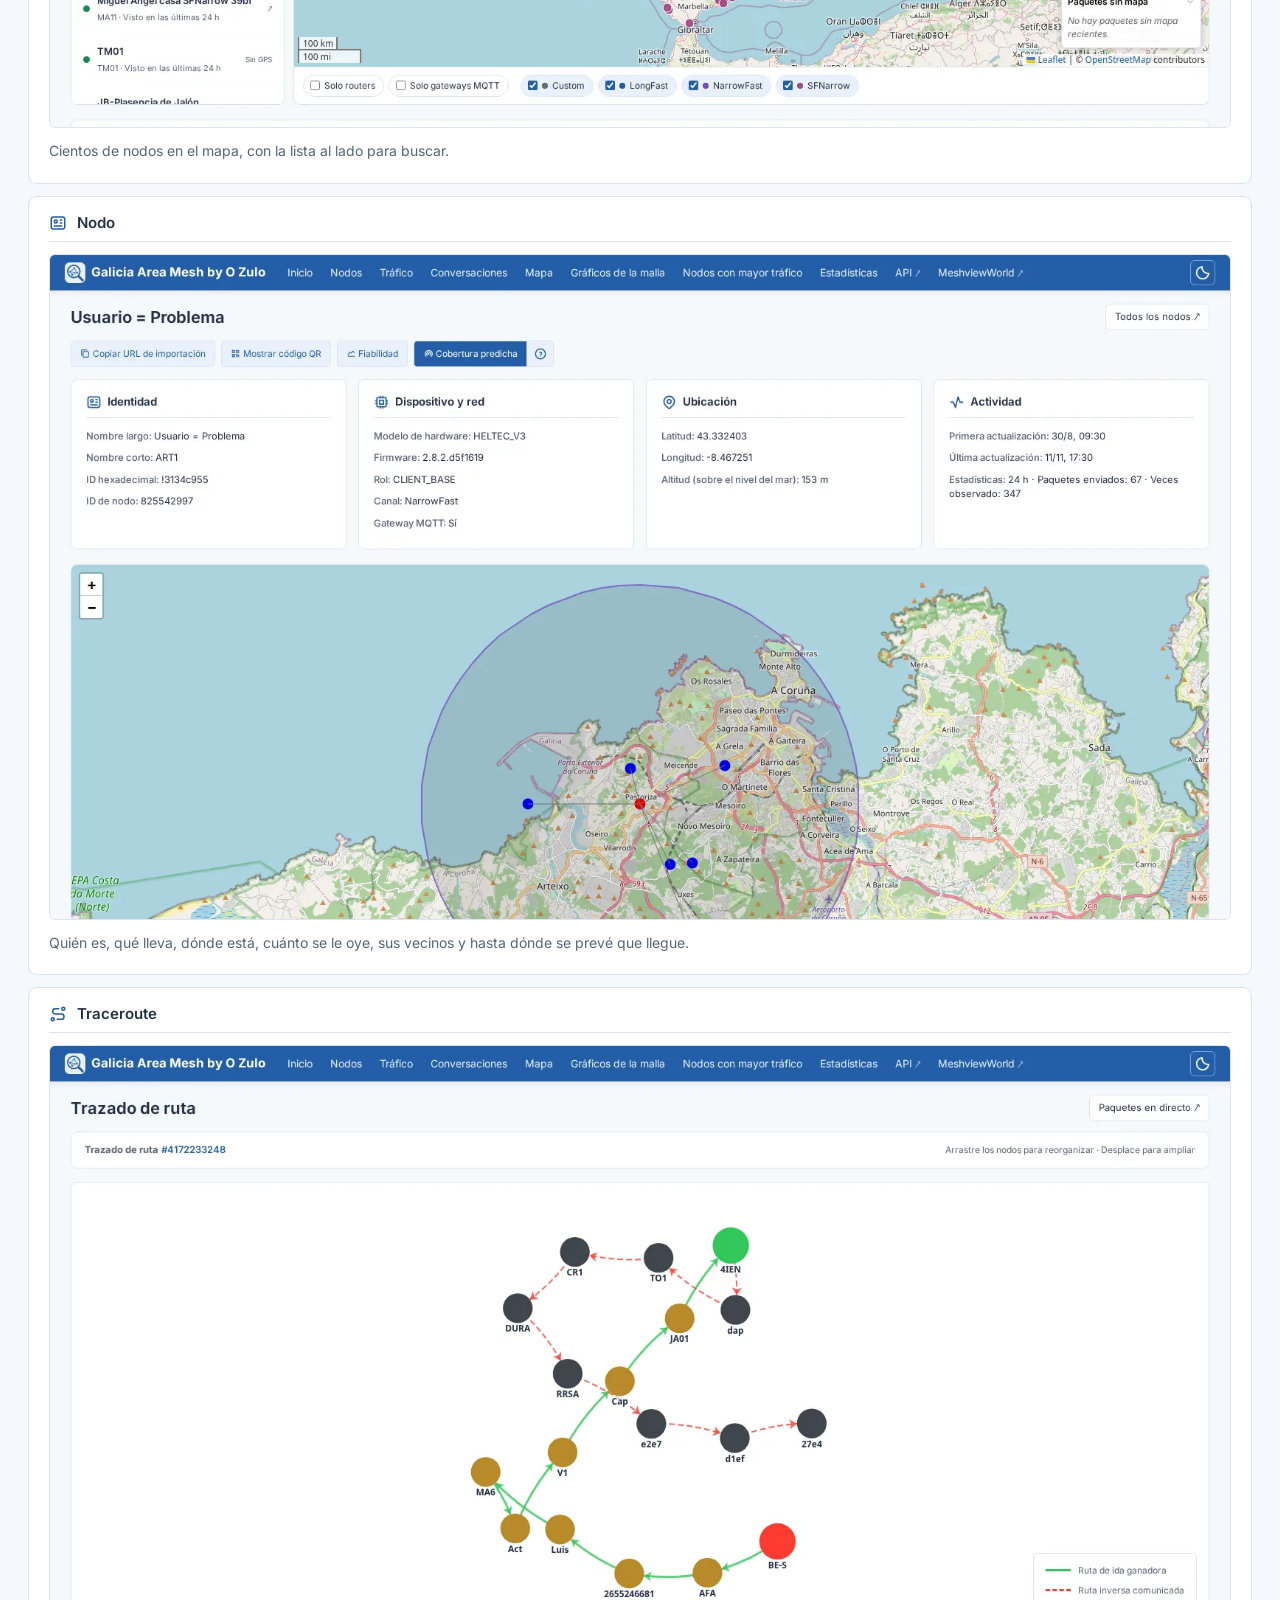
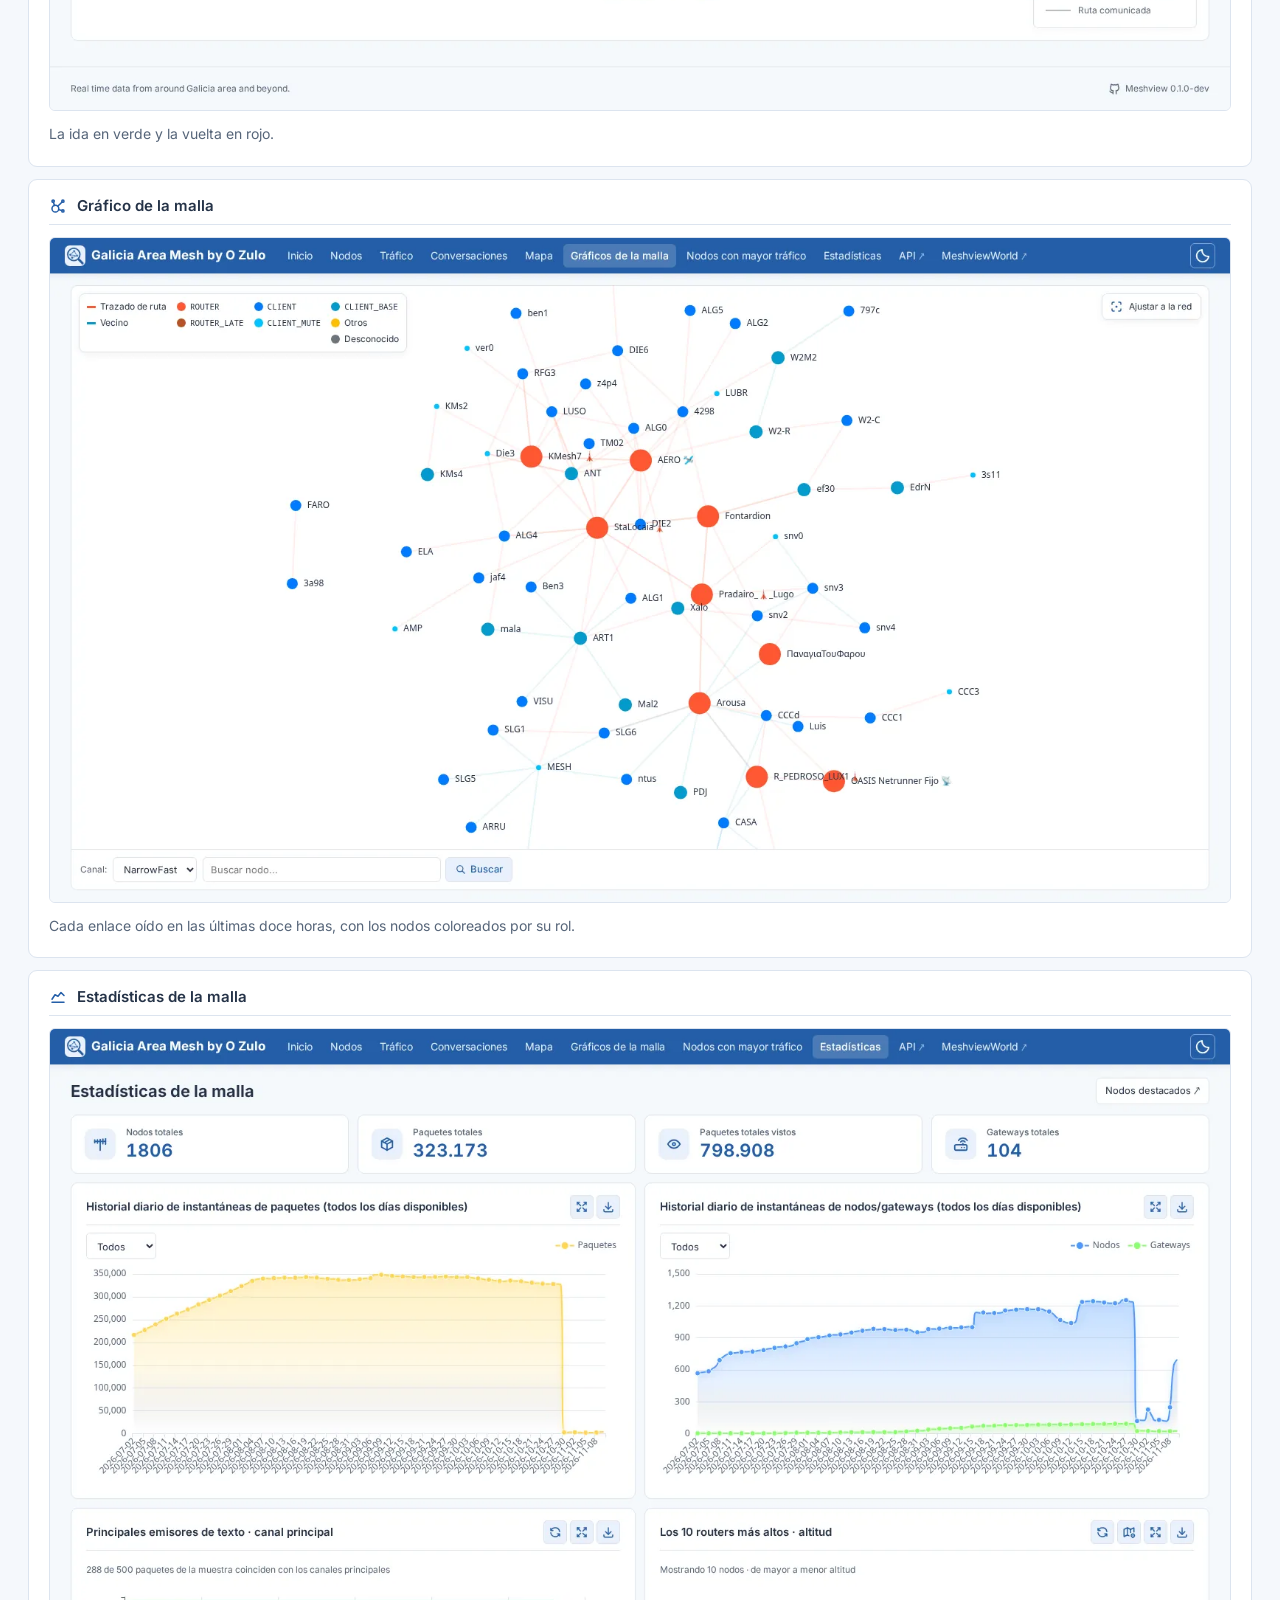
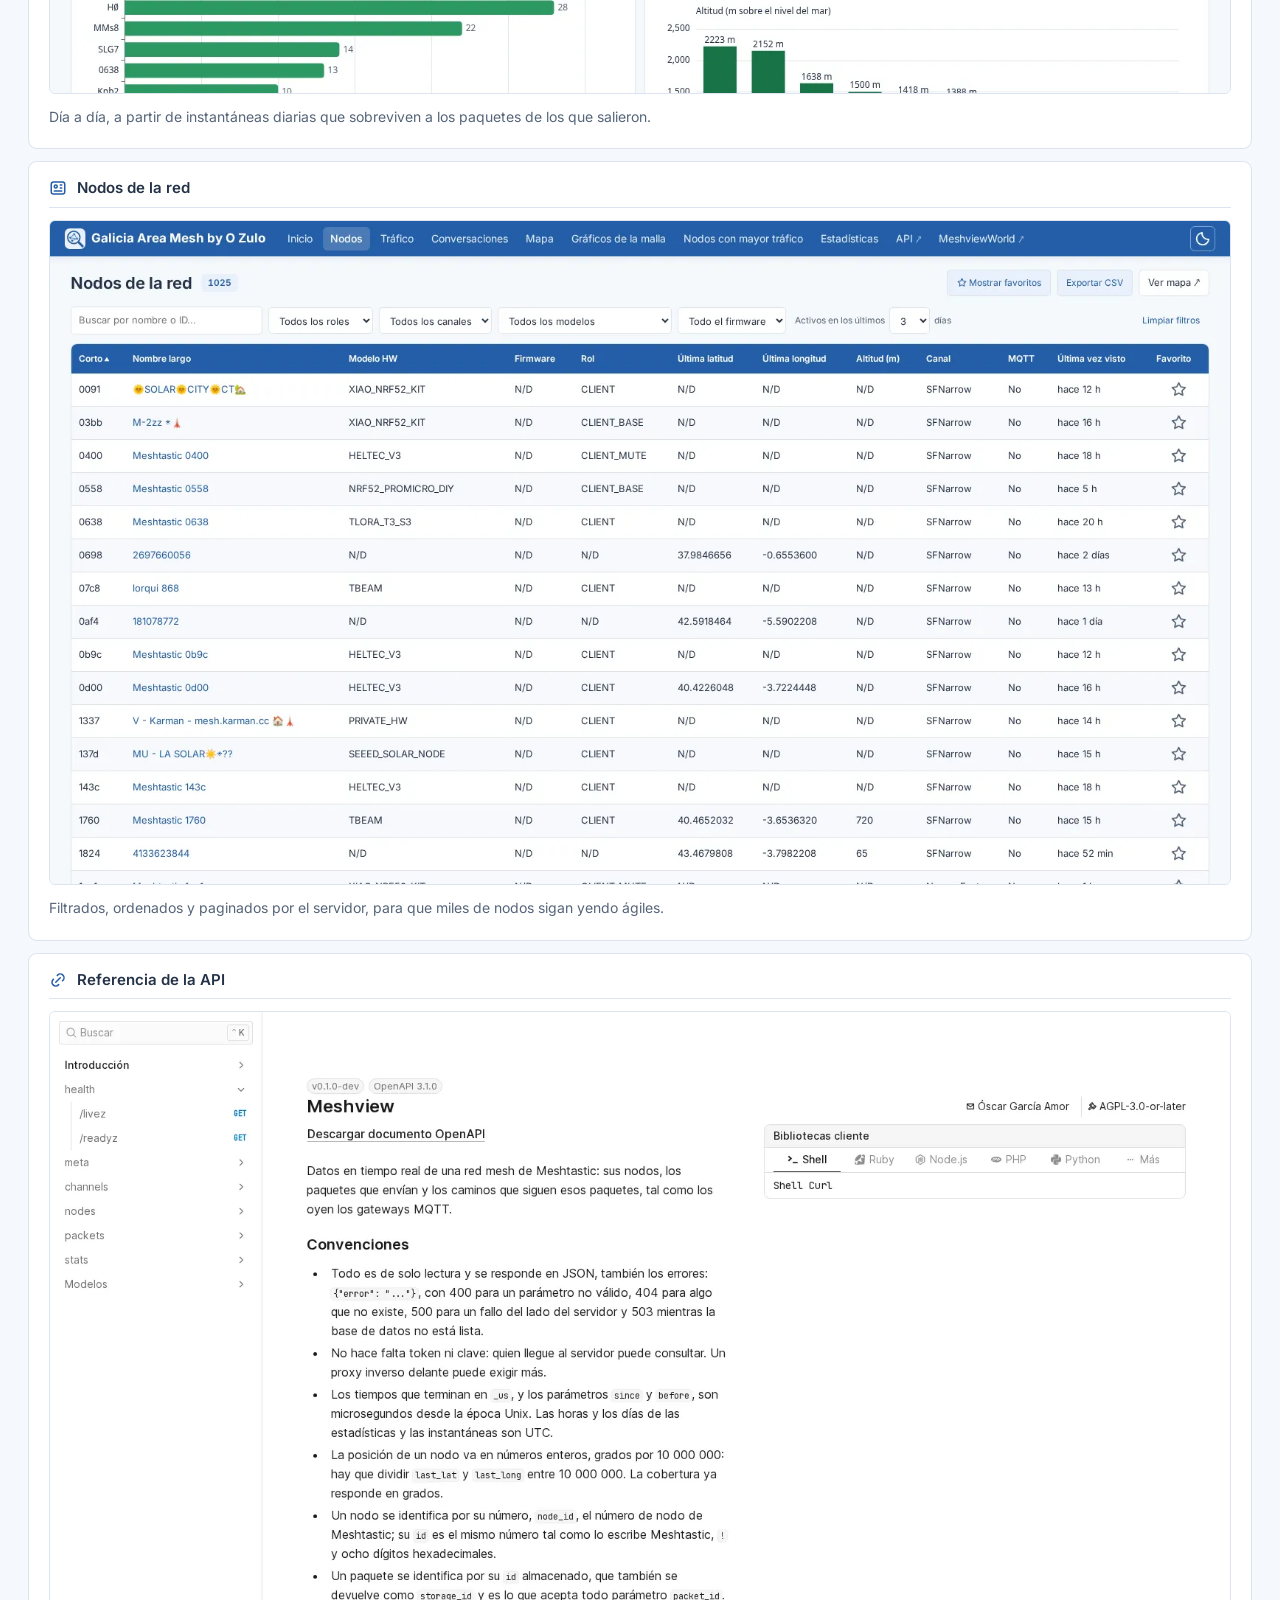
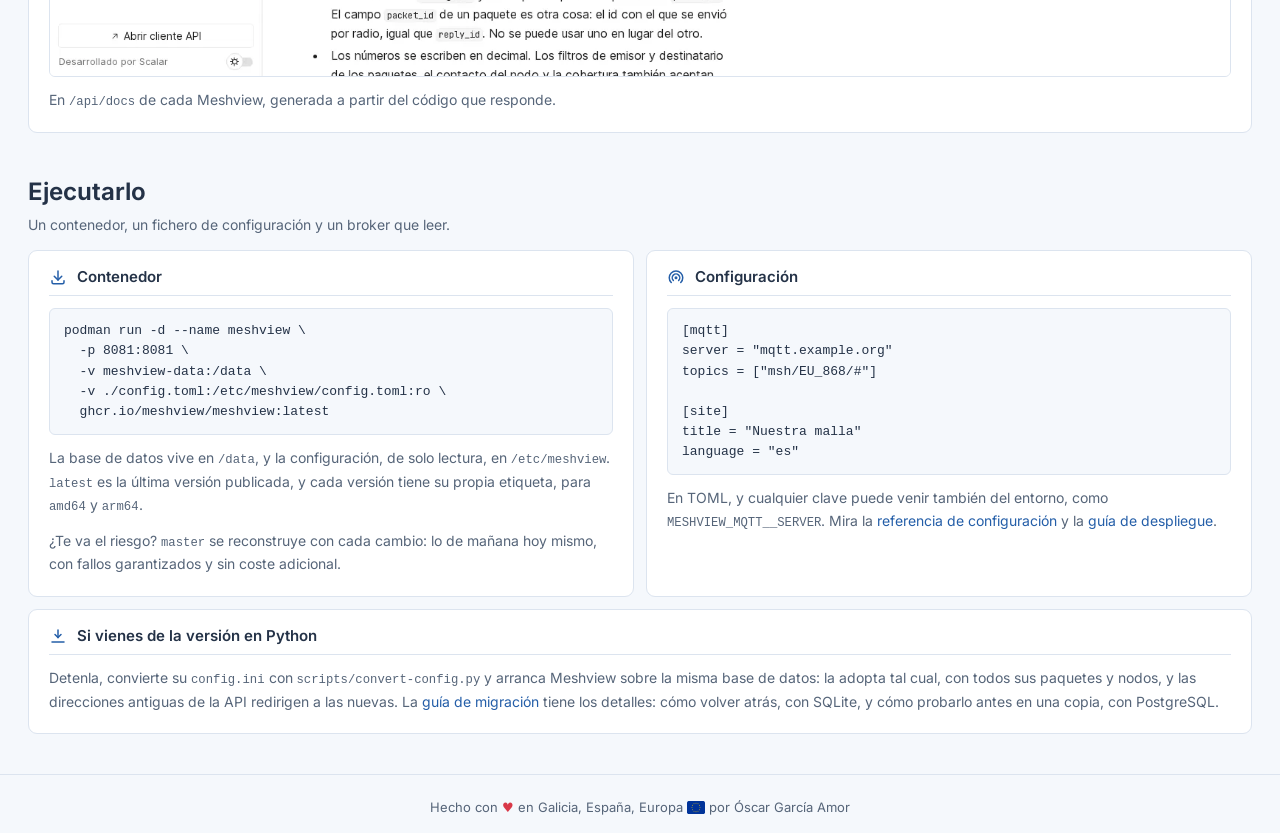
==== commit 112aaead: "feat: name the project Meshview Rust The header, the title and the link preview call it Meshview Rus" ====
--- a/es/index.html
+++ b/es/index.html
@@ -4,23 +4,23 @@
   Copyright (C) 2026 Óscar García Amor <ogarcia@connectical.com>
 
   La página de Meshview en español: dice lo mismo que la inglesa, ../index.html,
-  con las capturas de la malla de O Zulo en lugar de las de San Francisco.
+  con las capturas en español.
 -->
 <html lang="es">
   <head>
     <meta charset="utf-8" />
     <meta name="viewport" content="width=device-width, initial-scale=1" />
-    <title>Meshview — monitorización en tiempo real de mallas Meshtastic</title>
-
-    <meta name="description" content="Meshview lee una malla Meshtastic desde MQTT y la muestra en directo: un mapa de sus nodos, los paquetes que envían, los caminos que siguen y estadísticas de todo ello. Un único binario estático, escrito en Rust." />
+    <title>Meshview Rust — monitorización en tiempo real de mallas Meshtastic</title>
+
+    <meta name="description" content="Meshview Rust lee una malla Meshtastic desde MQTT y la muestra en directo: un mapa de sus nodos, los paquetes que envían, los caminos que siguen y estadísticas de todo ello. Un único binario estático, escrito en Rust." />
     <link rel="canonical" href="https://meshview.github.io/es/" />
     <link rel="alternate" hreflang="en" href="https://meshview.github.io/" />
     <link rel="alternate" hreflang="es" href="https://meshview.github.io/es/" />
     <link rel="alternate" hreflang="x-default" href="https://meshview.github.io/" />
 
     <meta property="og:type" content="website" />
-    <meta property="og:site_name" content="Meshview" />
-    <meta property="og:title" content="Meshview — monitorización en tiempo real de mallas Meshtastic" />
+    <meta property="og:site_name" content="Meshview Rust" />
+    <meta property="og:title" content="Meshview Rust — monitorización en tiempo real de mallas Meshtastic" />
     <meta property="og:description" content="Un mapa en directo de una malla Meshtastic, con sus nodos, paquetes, traceroutes y estadísticas, desde MQTT. Un único binario estático, escrito en Rust." />
     <meta property="og:url" content="https://meshview.github.io/es/" />
     <meta property="og:image" content="https://meshview.github.io/og.png" />
@@ -48,7 +48,7 @@
       <div class="mesh-header-inner">
         <a class="mesh-brand" href="./">
           <img src="../favicon.svg" alt="" width="28" height="28" />
-          Meshview
+          Meshview Rust
         </a>
         <nav class="mesh-nav" aria-label="Secciones">
           <a class="wide" href="#features">Funciones</a>
@@ -65,17 +65,21 @@
       <section class="mesh-hero">
         <h1>Mira tu malla Meshtastic, en directo.</h1>
         <p class="lead">
-          Meshview lee una red mallada Meshtastic desde un broker MQTT y la muestra
+          Meshview Rust lee una red mallada Meshtastic desde un broker MQTT y la muestra
           mientras ocurre: un mapa de sus nodos, los paquetes que envían, los caminos
           que siguen esos paquetes y estadísticas de todo ello.
         </p>
         <p class="note">
-          Esto es Meshview reescrito en Rust, que toma el relevo de la
-          <a href="https://github.com/pablorevilla-meshtastic/meshview">versión en Python</a>:
-          las mismas páginas, la misma API y la misma base de datos, que adopta tal
+          Meshview Rust es Meshview reescrito en Rust, que toma el relevo de la
+          versión en Python: las mismas páginas, la misma API y la misma base de datos, que adopta tal
           cual. Un único binario estático con toda la web dentro, en inglés, español
           y ruso. Cada cambio en <code>master</code> se compila, se prueba y se publica como
           imagen, y ya da servicio a una malla pública.
+        </p>
+        <p class="note">
+          Meshview nació como un proyecto en Python, que sigue en paralelo en
+          <a href="https://github.com/pablorevilla-meshtastic/meshview">su repositorio original</a>:
+          son dos proyectos independientes, y las mejoras pasan de uno a otro.
         </p>
         <div class="mesh-actions">
           <a class="mesh-button" href="#running"><span class="ti ti-download" aria-hidden="true"></span> Ejecutarlo</a>
@@ -140,10 +144,10 @@
           <img
             src="../shots/es-dashboard.webp" width="1600" height="900"
             alt="La portada de la malla de O Zulo: nodos recientes y activos, gateways
-                 MQTT y paquetes, una lista de nodos y un mapa de la península ibérica
-                 salpicado de nodos."
-          />
-          <p>Más de mil nodos, de Galicia a Andalucía, con la lista al lado para buscar.</p>
+                 MQTT y paquetes, una lista de nodos y un mapa de Galicia salpicado de
+                 nodos."
+          />
+          <p>Cientos de nodos en el mapa, con la lista al lado para buscar.</p>
         </figure>
 
         <figure class="card-section">
@@ -242,11 +246,6 @@
         </div>
 
         <div class="card-section">
-          <div class="card-head"><span class="ti ti-world" aria-hidden="true"></span><h3 class="section-header">Míralo funcionando</h3></div>
-          <p>Decenas de comunidades de todo el mundo tienen su Meshview público. <a href="https://meshview.world">MeshviewWorld</a> las reúne en un mapa, con todos los nodos que oyen, y mantiene por sí solo una <a href="https://meshview.world/static/instances.html">lista de las instancias</a> al día: dónde está cada una, qué versión usa y cuántos nodos ve.</p>
-        </div>
-
-        <div class="card-section">
           <div class="card-head"><span class="ti ti-arrow-bar-to-down" aria-hidden="true"></span><h3 class="section-header">Si vienes de la versión en Python</h3></div>
           <p>Detenla, convierte su <code>config.ini</code> con <code>scripts/convert-config.py</code> y arranca Meshview sobre la misma base de datos: la adopta tal cual, con todos sus paquetes y nodos, y las direcciones antiguas de la API redirigen a las nuevas. La <a href="https://github.com/meshview/meshview/blob/master/docs/migrating-from-python.md">guía de migración</a> tiene los detalles: cómo volver atrás, con SQLite, y cómo probarlo antes en una copia, con PostgreSQL.</p>
         </div>
@@ -255,7 +254,7 @@
 
     <footer class="mesh-footer">
       <div class="mesh-footer-inner">
-        <p>Hecho con <span class="heart" aria-label="amor">♥</span> en Galicia, España, Europa <img class="flag" src="../flags/eu.svg" width="21" height="14" alt=""> por Óscar García Amor y en San Francisco, California, EE. UU. <img class="flag" src="../flags/us.svg" width="21" height="14" alt=""> por Pablo Revilla</p>
+        <p>Hecho con <span class="heart" aria-label="amor">♥</span> en Galicia, España, Europa <img class="flag" src="../flags/eu.svg" width="21" height="14" alt=""> por Óscar García Amor</p>
       </div>
     </footer>
   </body>
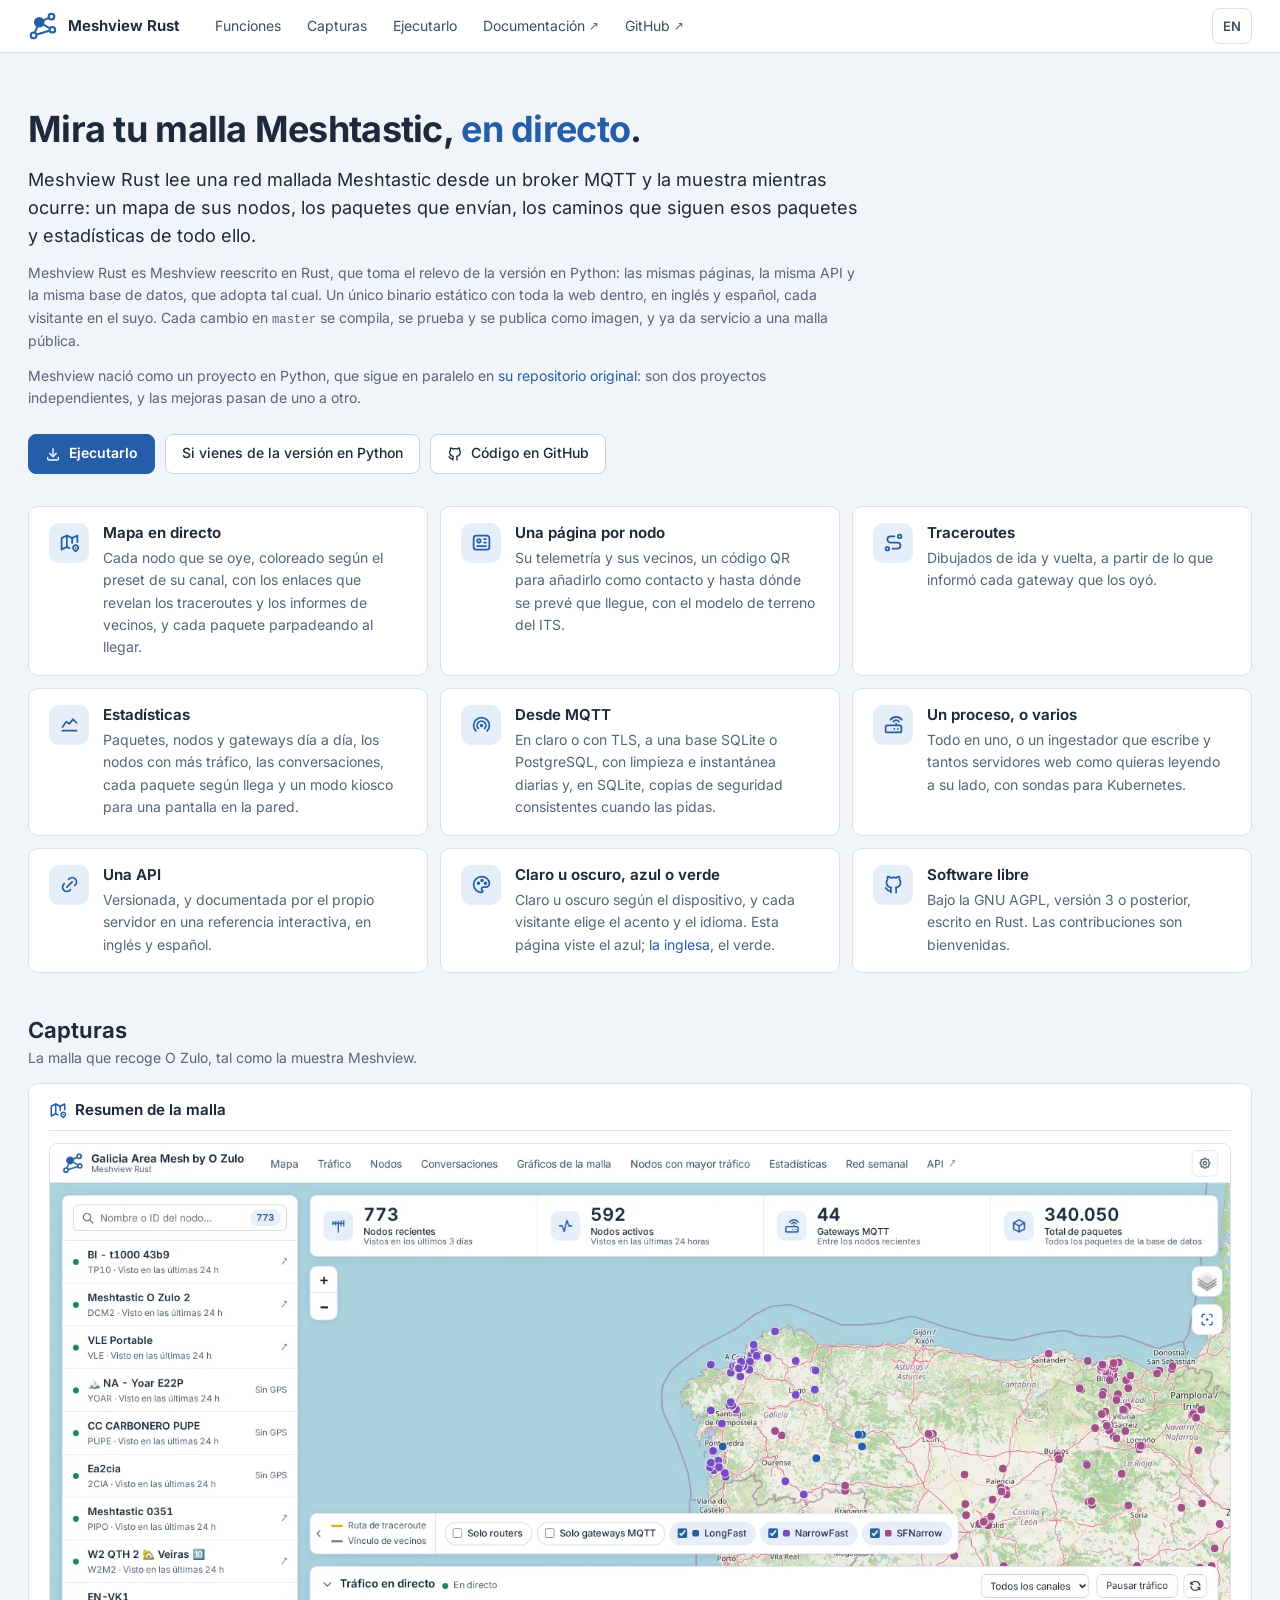
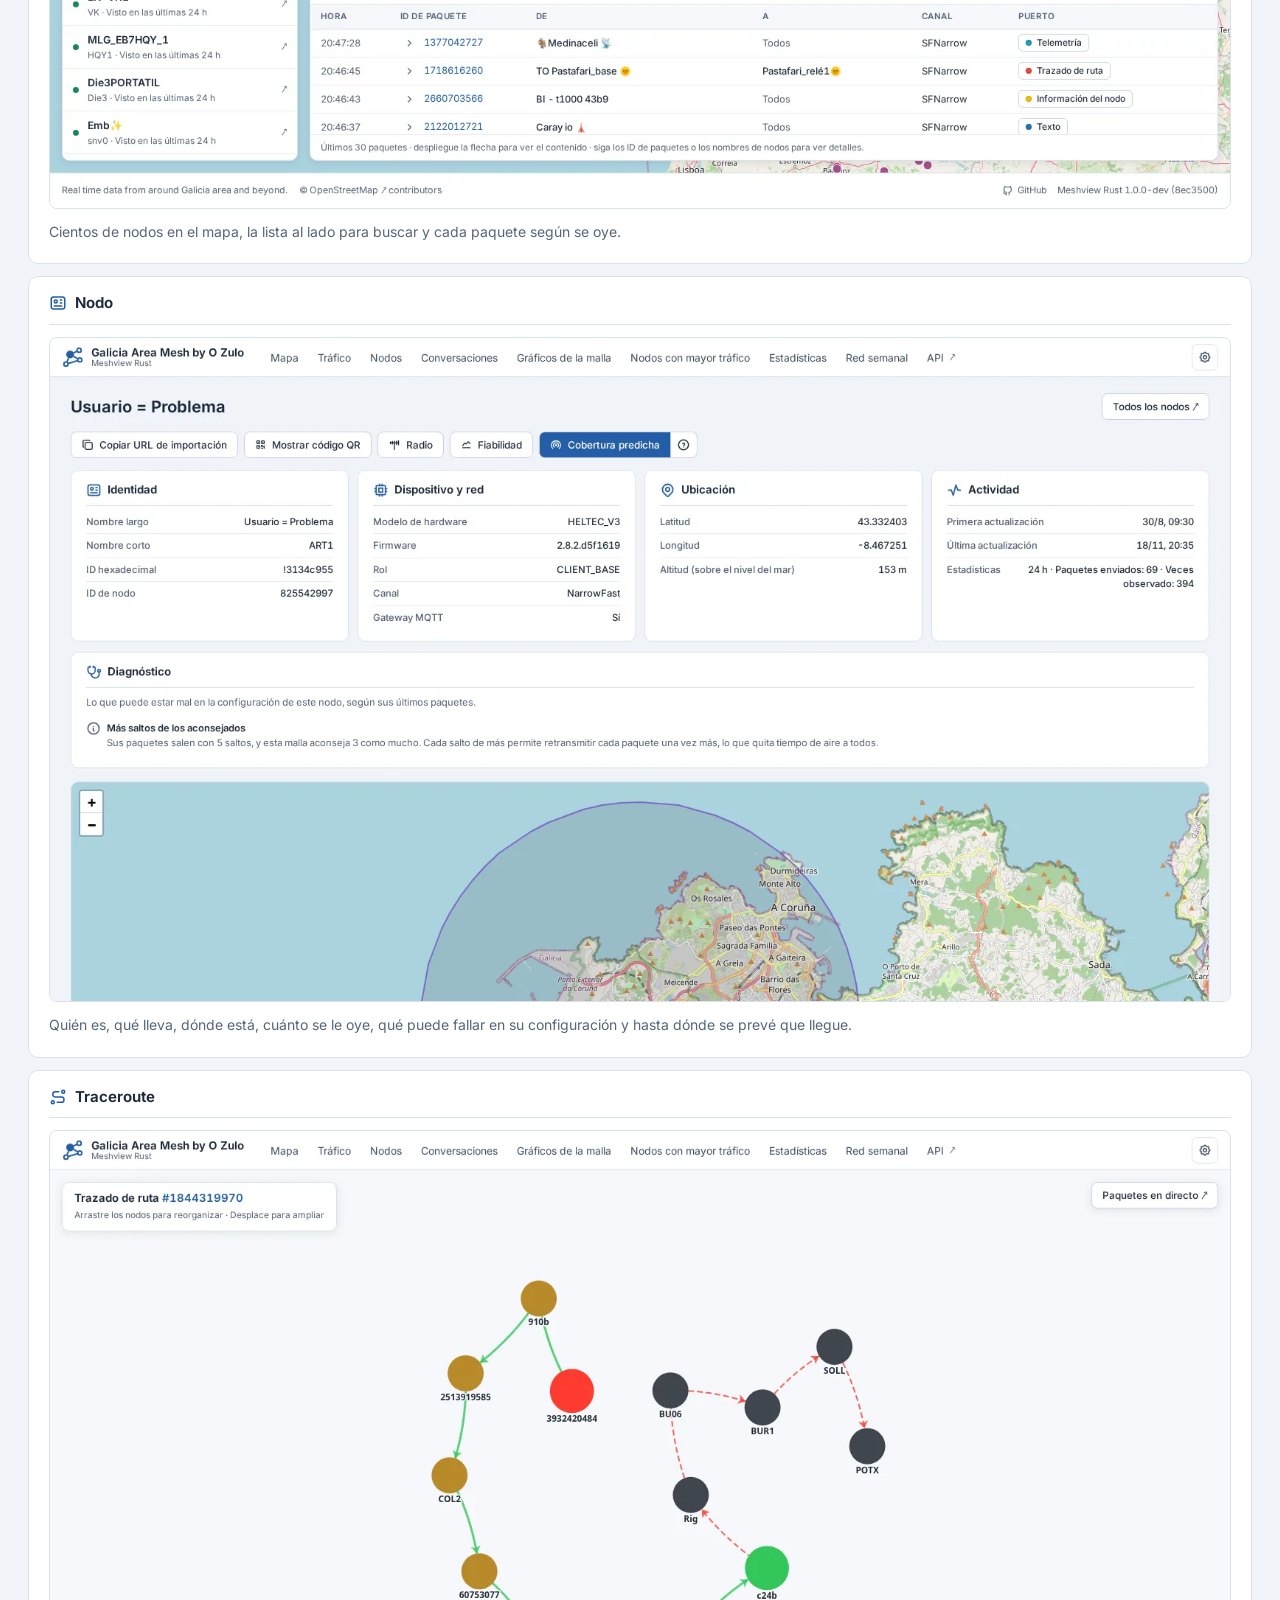
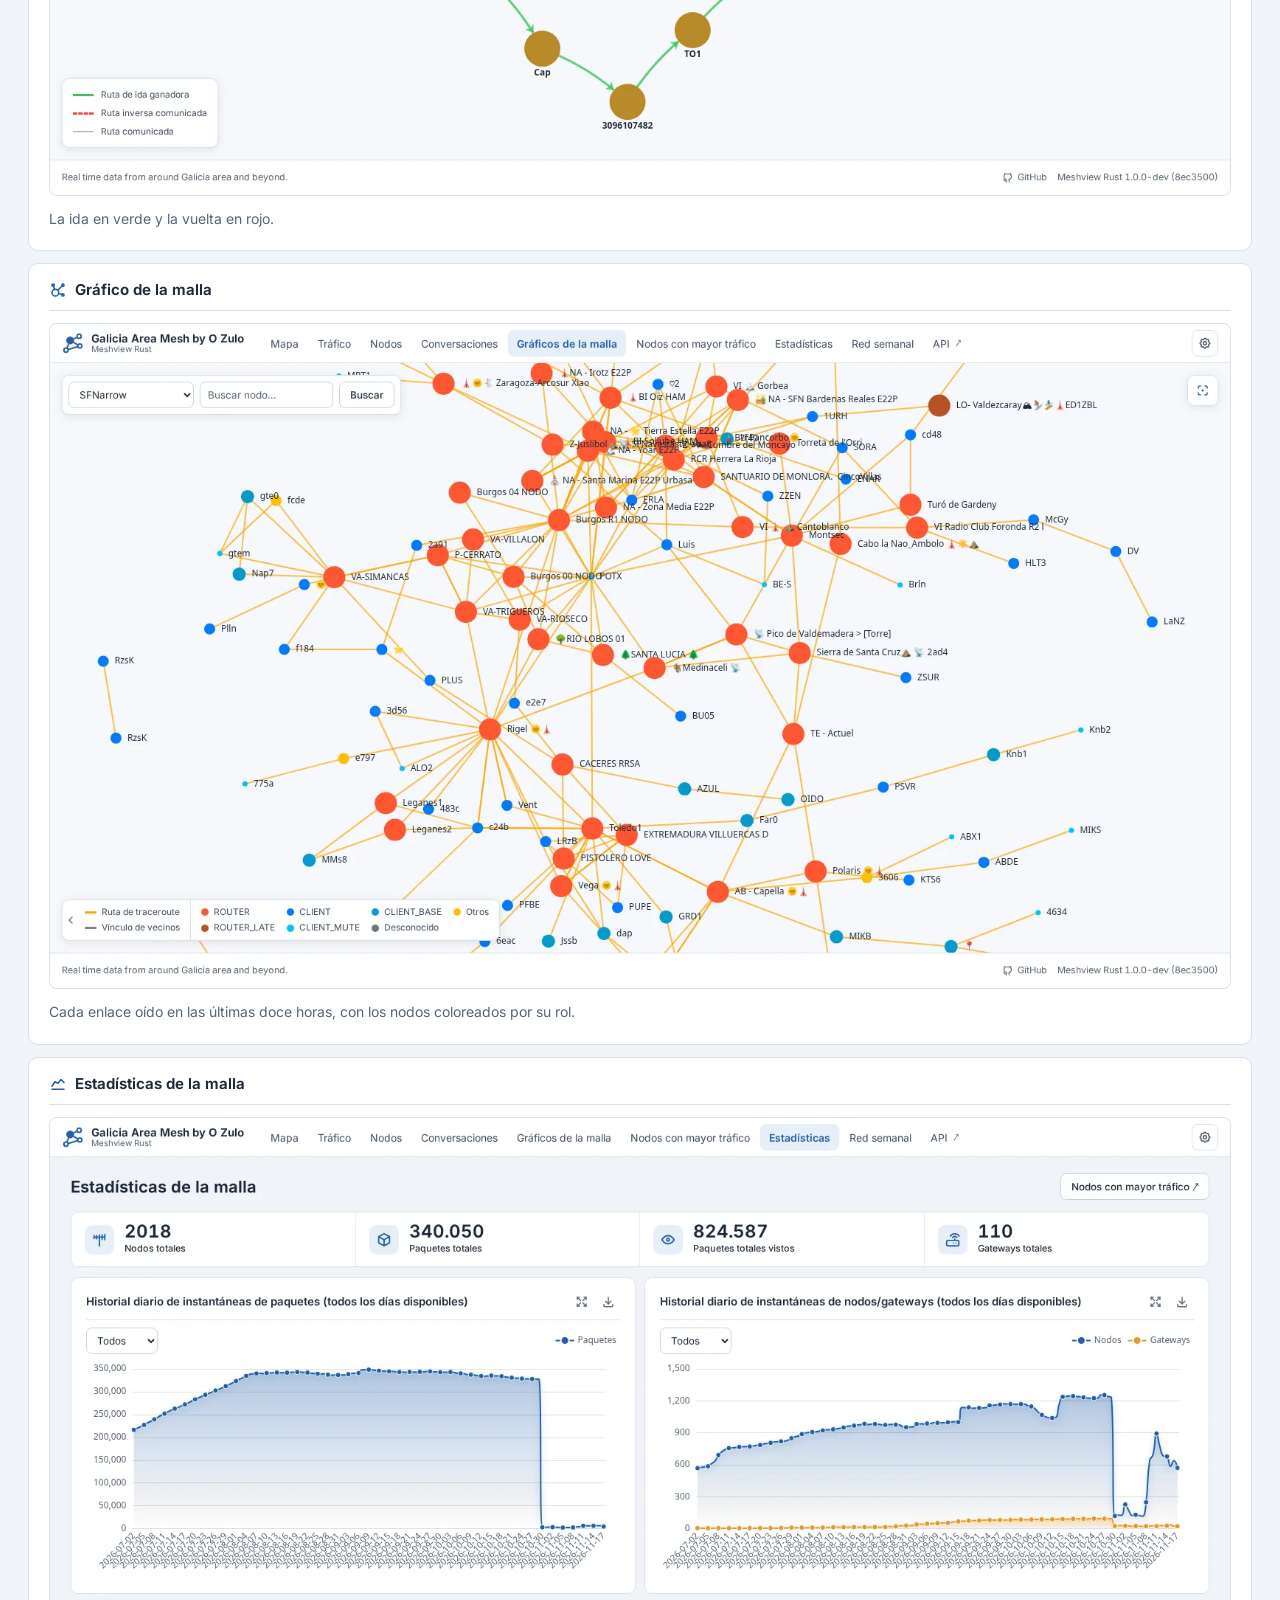
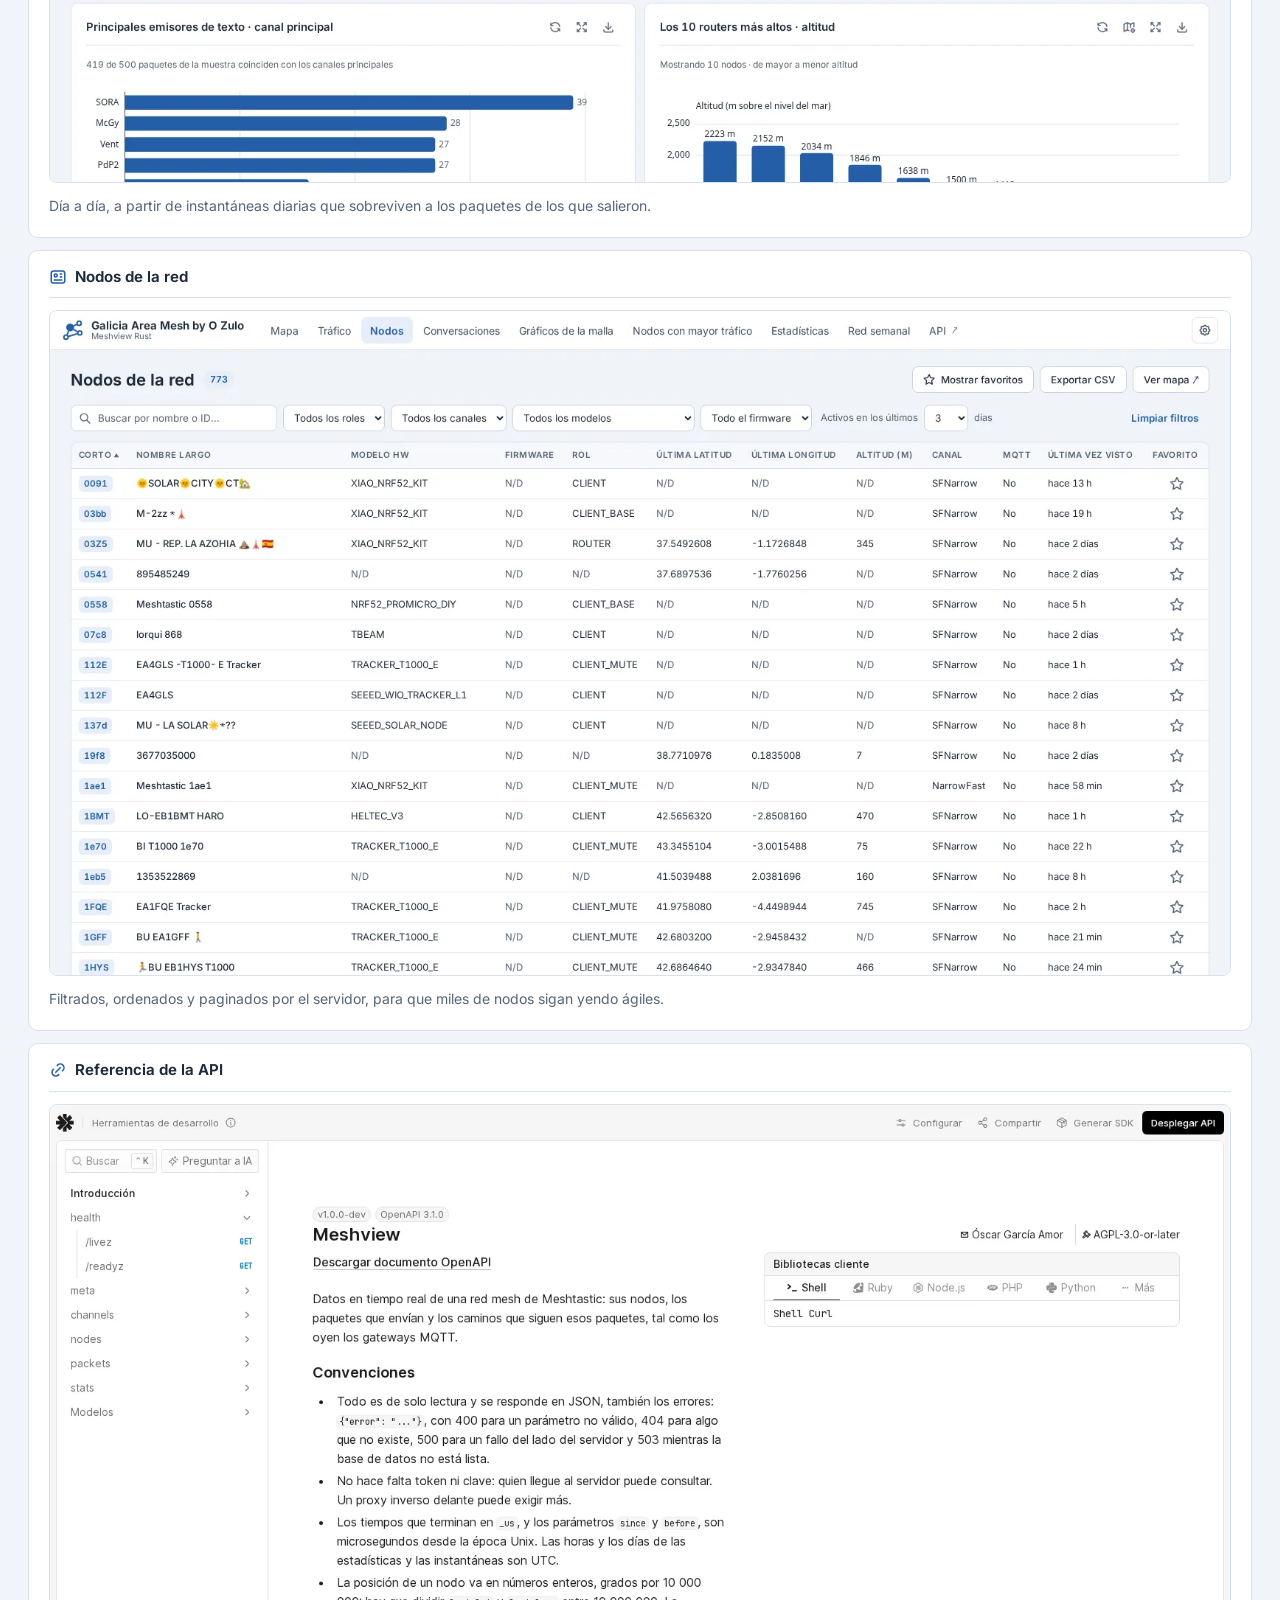
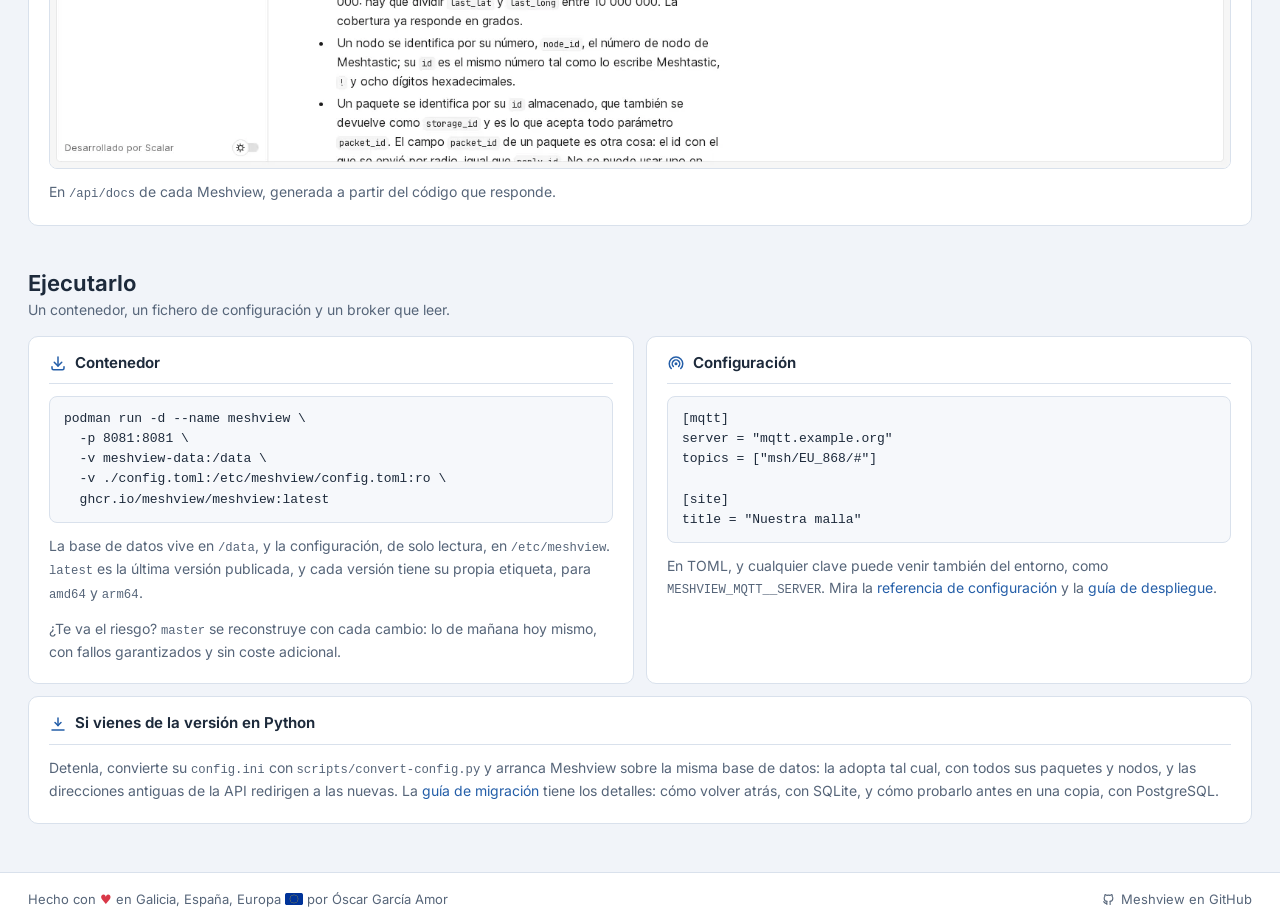
==== commit a6d65e27: "feat: the website in the redesign's style The page takes the interface's new pieces: the white heade" ====
--- a/es/index.html
+++ b/es/index.html
@@ -4,7 +4,8 @@
   Copyright (C) 2026 Óscar García Amor <ogarcia@connectical.com>
 
   La página de Meshview en español: dice lo mismo que la inglesa, ../index.html,
-  con las capturas en español.
+  con las capturas en español, y viste el acento azul de la interfaz, como la
+  inglesa el verde.
 -->
 <html lang="es">
   <head>
@@ -27,7 +28,7 @@
     <meta property="og:image:type" content="image/png" />
     <meta property="og:image:width" content="1200" />
     <meta property="og:image:height" content="630" />
-    <meta property="og:image:alt" content="La marca de Meshview, una malla bajo una lupa, junto a su nombre y una línea: monitorización en tiempo real de mallas Meshtastic" />
+    <meta property="og:image:alt" content="La marca de Meshview Rust, cuatro nodos de una malla, junto a su nombre y una línea: monitorización en tiempo real de mallas Meshtastic" />
     <meta property="og:locale" content="es_ES" />
     <meta property="og:locale:alternate" content="en_GB" />
     <meta name="twitter:card" content="summary_large_image" />
@@ -36,8 +37,8 @@
     <link rel="icon" href="../favicon.ico" sizes="any" />
     <link rel="apple-touch-icon" href="../apple-touch-icon.png" />
 
-    <meta name="theme-color" content="#245ea8" media="(prefers-color-scheme: light)" />
-    <meta name="theme-color" content="#193d69" media="(prefers-color-scheme: dark)" />
+    <meta name="theme-color" content="#ffffff" media="(prefers-color-scheme: light)" />
+    <meta name="theme-color" content="#162032" media="(prefers-color-scheme: dark)" />
 
     <link rel="preload" href="../fonts/inter-latin-wght-normal.woff2" as="font" type="font/woff2" crossorigin />
     <link rel="stylesheet" href="../meshview.css" />
@@ -47,7 +48,7 @@
     <header class="mesh-header">
       <div class="mesh-header-inner">
         <a class="mesh-brand" href="./">
-          <img src="../favicon.svg" alt="" width="28" height="28" />
+          <svg class="mesh-logo" xmlns="http://www.w3.org/2000/svg" viewBox="0 0 32 32" fill="none" stroke="currentColor" stroke-width="2.2" stroke-linecap="round" aria-hidden="true"><path d="M7.81 21.77L9.56 17.7M17.38 15.08L22.01 17.72M10.41 24.68L21.59 21.32M17.63 9.4L20.82 7.93"/><circle cx="6" cy="26" r="3"/><circle cx="12" cy="12" r="4.6" fill="currentColor"/><circle cx="26" cy="20" r="3"/><circle cx="25" cy="6" r="3"/></svg>
           Meshview Rust
         </a>
         <nav class="mesh-nav" aria-label="Secciones">
@@ -63,7 +64,7 @@
 
     <main class="mesh-content">
       <section class="mesh-hero">
-        <h1>Mira tu malla Meshtastic, en directo.</h1>
+        <h1>Mira tu malla Meshtastic, <span>en directo</span>.</h1>
         <p class="lead">
           Meshview Rust lee una red mallada Meshtastic desde un broker MQTT y la muestra
           mientras ocurre: un mapa de sus nodos, los paquetes que envían, los caminos
@@ -72,8 +73,8 @@
         <p class="note">
           Meshview Rust es Meshview reescrito en Rust, que toma el relevo de la
           versión en Python: las mismas páginas, la misma API y la misma base de datos, que adopta tal
-          cual. Un único binario estático con toda la web dentro, en inglés, español
-          y ruso. Cada cambio en <code>master</code> se compila, se prueba y se publica como
+          cual. Un único binario estático con toda la web dentro, en inglés y español,
+          cada visitante en el suyo. Cada cambio en <code>master</code> se compila, se prueba y se publica como
           imagen, y ya da servicio a una malla pública.
         </p>
         <p class="note">
@@ -82,9 +83,9 @@
           son dos proyectos independientes, y las mejoras pasan de uno a otro.
         </p>
         <div class="mesh-actions">
-          <a class="mesh-button" href="#running"><span class="ti ti-download" aria-hidden="true"></span> Ejecutarlo</a>
-          <a class="mesh-secondary-button" href="https://github.com/meshview/meshview/blob/master/docs/migrating-from-python.md">Si vienes de la versión en Python</a>
-          <a class="mesh-secondary-button" href="https://github.com/meshview/meshview"><span class="ti ti-brand-github" aria-hidden="true"></span> Código en GitHub</a>
+          <a class="mesh-button is-primary" href="#running"><span class="ti ti-download" aria-hidden="true"></span> Ejecutarlo</a>
+          <a class="mesh-button" href="https://github.com/meshview/meshview/blob/master/docs/migrating-from-python.md">Si vienes de la versión en Python</a>
+          <a class="mesh-button" href="https://github.com/meshview/meshview"><span class="ti ti-brand-github" aria-hidden="true"></span> Código en GitHub</a>
         </div>
       </section>
 
@@ -123,7 +124,12 @@
           <div class="mesh-feature">
             <span class="mesh-feature-icon" aria-hidden="true"><span class="ti ti-link"></span></span>
             <h3>Una API</h3>
-            <p>Versionada, y documentada por el propio servidor en una referencia interactiva, en inglés, español y ruso.</p>
+            <p>Versionada, y documentada por el propio servidor en una referencia interactiva, en inglés y español.</p>
+          </div>
+          <div class="mesh-feature">
+            <span class="mesh-feature-icon" aria-hidden="true"><span class="ti ti-palette"></span></span>
+            <h3>Claro u oscuro, azul o verde</h3>
+            <p>Claro u oscuro según el dispositivo, y cada visitante elige el acento y el idioma. Esta página viste el azul; <a href="../" hreflang="en">la inglesa</a>, el verde.</p>
           </div>
           <div class="mesh-feature">
             <span class="mesh-feature-icon" aria-hidden="true"><span class="ti ti-brand-github"></span></span>
@@ -143,22 +149,22 @@
           <div class="card-head"><span class="ti ti-map-2" aria-hidden="true"></span><h3 class="section-header">Resumen de la malla</h3></div>
           <img
             src="../shots/es-dashboard.webp" width="1600" height="900"
-            alt="La portada de la malla de O Zulo: nodos recientes y activos, gateways
-                 MQTT y paquetes, una lista de nodos y un mapa de Galicia salpicado de
-                 nodos."
-          />
-          <p>Cientos de nodos en el mapa, con la lista al lado para buscar.</p>
+            alt="La portada de la malla de O Zulo: una lista de nodos para buscar,
+                 nodos recientes y activos, gateways MQTT y paquetes sobre un mapa de
+                 Galicia salpicado de nodos, y el tráfico en directo debajo."
+          />
+          <p>Cientos de nodos en el mapa, la lista al lado para buscar y cada paquete según se oye.</p>
         </figure>
 
         <figure class="card-section">
           <div class="card-head"><span class="ti ti-id" aria-hidden="true"></span><h3 class="section-header">Nodo</h3></div>
           <img
             src="../shots/es-node.webp" width="1600" height="900" loading="lazy"
-            alt="La página de un nodo: su identidad, dispositivo y canal, posición y
-                 actividad, sobre un mapa de A Coruña con sus vecinos y su cobertura
-                 predicha dibujada como un contorno a su alrededor."
-          />
-          <p>Quién es, qué lleva, dónde está, cuánto se le oye, sus vecinos y hasta dónde se prevé que llegue.</p>
+            alt="La página de un nodo: su identidad, dispositivo y red, ubicación y
+                 actividad, un diagnóstico de su configuración y un mapa de A Coruña con
+                 su cobertura predicha dibujada a su alrededor."
+          />
+          <p>Quién es, qué lleva, dónde está, cuánto se le oye, qué puede fallar en su configuración y hasta dónde se prevé que llegue.</p>
         </figure>
 
         <figure class="card-section">
@@ -176,7 +182,7 @@
           <div class="card-head"><span class="ti ti-affiliate" aria-hidden="true"></span><h3 class="section-header">Gráfico de la malla</h3></div>
           <img
             src="../shots/es-graph.webp" width="1600" height="900" loading="lazy"
-            alt="El grafo de la malla del canal NarrowFast: nodos coloreados por su rol,
+            alt="El grafo de la malla del canal SFNarrow: nodos coloreados por su rol,
                  los routers más grandes, unidos por los enlaces que encontraron los
                  traceroutes y los informes de vecinos."
           />
@@ -188,7 +194,8 @@
           <img
             src="../shots/es-stats.webp" width="1600" height="900" loading="lazy"
             alt="La página de estadísticas: totales de nodos, paquetes, observaciones y
-                 gateways, y gráficas de paquetes y nodos por día."
+                 gateways, gráficas de paquetes y nodos por día, los principales emisores
+                 de texto y los routers más altos."
           />
           <p>Día a día, a partir de instantáneas diarias que sobreviven a los paquetes de los que salieron.</p>
         </figure>
@@ -239,8 +246,7 @@
 topics = ["msh/EU_868/#"]
 
 [site]
-title = "Nuestra malla"
-language = "es"</code></pre>
+title = "Nuestra malla"</code></pre>
             <p>En TOML, y cualquier clave puede venir también del entorno, como <code>MESHVIEW_MQTT__SERVER</code>. Mira la <a href="https://github.com/meshview/meshview/blob/master/docs/configuration.md">referencia de configuración</a> y la <a href="https://github.com/meshview/meshview/blob/master/docs/deployment.md">guía de despliegue</a>.</p>
           </div>
         </div>
@@ -255,6 +261,7 @@
     <footer class="mesh-footer">
       <div class="mesh-footer-inner">
         <p>Hecho con <span class="heart" aria-label="amor">♥</span> en Galicia, España, Europa <img class="flag" src="../flags/eu.svg" width="21" height="14" alt=""> por Óscar García Amor</p>
+        <a href="https://github.com/meshview/meshview"><span class="ti ti-brand-github" aria-hidden="true"></span> Meshview en GitHub</a>
       </div>
     </footer>
   </body>
--- a/meshview.css
+++ b/meshview.css
@@ -1,10 +1,12 @@
 /* SPDX-License-Identifier: AGPL-3.0-or-later
  * Copyright (C) 2026 Óscar García Amor <ogarcia@connectical.com>
  *
- * Meshview's page, made of Meshview's own pieces: the blue header bar, the
- * cards with their 9px corners, the icons in a soft square, and the colours of
- * both its themes, which follow the browser's. The values are copied from the
- * interface's stylesheets rather than linked, as those are built into the
+ * Meshview's page, made of Meshview's own pieces: its white header bar with
+ * the mark, its buttons, its cards with their 10px corners, the icons in a
+ * soft square, and the colours of both its themes, which follow the browser's,
+ * in both its accents. The English page wears the green, data-accent="green" on
+ * <html>, and the Spanish one the blue, the default. The values are copied from
+ * the interface's stylesheet rather than linked, as that is built into the
  * server and this page is not served by it. */
 
 @font-face {
@@ -29,43 +31,85 @@
     U+20AD-20C0, U+2113, U+2C60-2C7F, U+A720-A7FF;
 }
 
+/* --- the theme: blue, light ---------------------------------------------- */
+
 :root {
-  color-scheme: light dark;
-
+  color-scheme: light;
+  --mesh-font: "Inter Variable", system-ui, -apple-system, "Segoe UI", Roboto, sans-serif;
+  --mesh-mono: ui-monospace, "SFMono-Regular", Consolas, monospace;
+  --mesh-radius: 10px;
+  --mesh-radius-sm: 8px;
+
+  --mesh-page: #f1f4f9;
+  --mesh-surface: #ffffff;
+  --mesh-surface-2: #f6f8fb;
+  --mesh-border: #d9e1ec;
+  --mesh-border-strong: #c6d2e2;
+  --mesh-text: #1d2a3b;
+  --mesh-nav-text: #3d4d63;
+  --mesh-muted: #566579;
   --mesh-primary: #245ea8;
   --mesh-primary-dark: #19467f;
-  --mesh-brand: #245ea8;
-  --mesh-surface: #ffffff;
-  --mesh-text: #243247;
-  --mesh-soft: #eaf1fb;
-  --mesh-hover: #dce8f8;
-  --mesh-border: #dce4ef;
-  --mesh-page: #f5f8fc;
-  --mesh-muted: #566579;
   --mesh-on-primary: #ffffff;
+  --mesh-soft: #e6eef9;
+}
+
+/* Green, light. */
+:root[data-accent="green"] {
+  --mesh-page: #eef2ee;
+  --mesh-surface-2: #f6f9f6;
+  --mesh-border: #d3ddd6;
+  --mesh-border-strong: #c3d0c7;
+  --mesh-text: #0f1c17;
+  --mesh-nav-text: #3f5249;
+  --mesh-muted: #52645c;
+  --mesh-primary: #0b7a52;
+  --mesh-primary-dark: #075c3d;
+  --mesh-soft: #e3f1ea;
 }
 
 @media (prefers-color-scheme: dark) {
+  /* Blue, dark. */
   :root {
+    color-scheme: dark;
+    --mesh-page: #0f1724;
+    --mesh-surface: #162032;
+    --mesh-surface-2: #1a2639;
+    --mesh-border: #2c3b52;
+    --mesh-border-strong: #38496a;
+    --mesh-text: #e2eaf6;
+    --mesh-nav-text: #b7c4d8;
+    --mesh-muted: #9aa9bd;
     --mesh-primary: #8bbcff;
     --mesh-primary-dark: #b6d5ff;
-    --mesh-brand: #193d69;
-    --mesh-surface: #182335;
-    --mesh-text: #e2eaf6;
-    --mesh-soft: #203653;
-    --mesh-hover: #29486c;
-    --mesh-border: #34465f;
-    --mesh-page: #101925;
-    --mesh-muted: #a9b6c9;
-    --mesh-on-primary: #101925;
+    --mesh-on-primary: #0f1724;
+    --mesh-soft: #1f3352;
   }
-}
-
-* { box-sizing: border-box; }
-
-/* A section reached by its link starts below the sticky header bar (48px),
+
+  /* Green, dark. */
+  :root[data-accent="green"] {
+    --mesh-page: #0e1512;
+    --mesh-surface: #151f1a;
+    --mesh-surface-2: #1a2620;
+    --mesh-border: #2a3a32;
+    --mesh-border-strong: #36493f;
+    --mesh-text: #e3ece6;
+    --mesh-nav-text: #b9c8bf;
+    --mesh-muted: #93a69b;
+    --mesh-primary: #4cc38a;
+    --mesh-primary-dark: #7fd8ab;
+    --mesh-on-primary: #0e1512;
+    --mesh-soft: #1c3329;
+  }
+}
+
+/* --- a reset, as the interface's ----------------------------------------- */
+
+*, *::before, *::after { box-sizing: border-box; }
+
+/* A section reached by its link starts below the sticky header bar (52px),
    with the same room above it as between the cards. */
-html { scroll-padding-top: 60px; }
+html { scroll-padding-top: 68px; -webkit-text-size-adjust: 100%; text-size-adjust: 100%; }
 
 body {
   margin: 0;
@@ -74,20 +118,17 @@
   flex-direction: column;
   background: var(--mesh-page);
   color: var(--mesh-text);
-  font-family: "Inter Variable", system-ui, -apple-system, "Segoe UI", Roboto, sans-serif;
-  font-size: 15px;
-  line-height: 1.6;
+  font: 15px/1.6 var(--mesh-font);
+  -webkit-font-smoothing: antialiased;
 }
 
 a { color: var(--mesh-primary); text-decoration: none; }
 a:hover { color: var(--mesh-primary-dark); text-decoration: underline; }
-
-code {
-  font-family: ui-monospace, SFMono-Regular, Menlo, monospace;
-  font-size: 0.875em;
-}
-
-p, figure { margin: 0; }
+:focus-visible { outline: 2px solid var(--mesh-primary); outline-offset: 2px; }
+
+code { font-family: var(--mesh-mono); font-size: 0.875em; }
+
+p, figure, h1, h2, h3 { margin: 0; }
 
 /* Icons: Tabler's outlines, drawn in the colour of the text around them. */
 .ti {
@@ -110,7 +151,7 @@
 .ti-download { --icon: url(icons/download.svg); }
 .ti-brand-github { --icon: url(icons/brand-github.svg); }
 .ti-arrow-bar-to-down { --icon: url(icons/arrow-bar-to-down.svg); }
-.ti-world { --icon: url(icons/world.svg); }
+.ti-palette { --icon: url(icons/palette.svg); }
 
 /* --- the header bar, as on every Meshview page --------------------------- */
 
@@ -118,71 +159,71 @@
   position: sticky;
   top: 0;
   z-index: 10;
-  background: var(--mesh-brand);
-  color: white;
-  box-shadow: 0 2px 8px #193d6918;
+  background: var(--mesh-surface);
+  border-bottom: 1px solid var(--mesh-border);
 }
 
 .mesh-header-inner {
   max-width: 1280px;
   margin: auto;
-  padding: 0 20px;
-  min-height: 48px;
-  display: flex;
-  align-items: center;
-  gap: 20px;
+  padding: 0 28px;
+  min-height: 52px;
+  display: flex;
+  align-items: center;
+  gap: 24px;
 }
 
 .mesh-brand {
   display: flex;
   align-items: center;
-  gap: 8px;
-  font-size: 17px;
-  font-weight: 700;
-  color: white;
+  gap: 10px;
   flex-shrink: 0;
-}
-
-.mesh-brand:hover { color: white; text-decoration: none; }
-.mesh-brand img { width: 28px; height: 28px; display: block; }
+  color: var(--mesh-text);
+  font-size: 15px;
+  font-weight: 650;
+}
+
+.mesh-brand:hover { color: var(--mesh-text); text-decoration: none; }
+.mesh-logo { width: 30px; height: 30px; flex-shrink: 0; color: var(--mesh-primary); }
 
 .mesh-nav {
   display: flex;
   align-items: center;
-  gap: 4px;
-  flex-wrap: wrap;
+  gap: 2px;
   min-width: 0;
 }
 
 .mesh-nav a {
-  color: #e6effb;
-  padding: 6px 10px;
-  border-radius: 6px;
+  display: inline-flex;
+  align-items: center;
+  height: 36px;
+  padding: 0 12px;
+  border-radius: var(--mesh-radius-sm);
+  color: var(--mesh-nav-text);
   font-size: 14px;
-  line-height: 20px;
   white-space: nowrap;
 }
 
-.mesh-nav a:hover { color: white; background: #ffffff14; text-decoration: none; }
-.mesh-nav-external { margin-left: 4px; font-size: 12px; opacity: 0.75; }
-
-/* The other language, where the interface keeps its theme button. */
+.mesh-nav a:hover { background: var(--mesh-surface-2); color: var(--mesh-text); text-decoration: none; }
+.mesh-nav-external { margin-left: 4px; font-size: 12px; color: var(--mesh-muted); }
+
+/* The other language, where the interface keeps its preferences button. */
 .mesh-lang {
   margin-left: auto;
   display: inline-flex;
   align-items: center;
   justify-content: center;
-  min-width: 34px;
-  height: 34px;
+  min-width: 36px;
+  height: 36px;
   padding: 0 10px;
-  border: 1px solid #ffffff59;
-  border-radius: 7px;
-  color: white;
+  border: 1px solid var(--mesh-border);
+  border-radius: var(--mesh-radius-sm);
+  color: var(--mesh-nav-text);
   font-size: 13px;
   font-weight: 600;
 }
 
-.mesh-lang:hover { color: white; background: #ffffff14; text-decoration: none; }
+.mesh-lang:hover { background: var(--mesh-surface-2); color: var(--mesh-text); text-decoration: none; }
 
 /* --- the content --------------------------------------------------------- */
 
@@ -191,24 +232,23 @@
   width: 100%;
   max-width: 1280px;
   margin: 0 auto;
-  padding: 16px 28px 40px;
-}
-
-.mesh-hero {
-  padding: 36px 0 28px;
-}
+  padding: 16px 28px 48px;
+}
+
+.mesh-hero { padding: 40px 0 32px; }
 
 .mesh-hero h1 {
-  margin: 0;
-  font-size: 34px;
-  font-weight: 650;
-  line-height: 1.2;
-  letter-spacing: -0.01em;
-}
+  font-size: 36px;
+  font-weight: 700;
+  line-height: 1.15;
+  letter-spacing: -0.02em;
+}
+
+.mesh-hero h1 span { color: var(--mesh-primary); }
 
 .mesh-hero .lead {
   max-width: 52rem;
-  margin-top: 14px;
+  margin-top: 16px;
   font-size: 18px;
   line-height: 1.55;
 }
@@ -224,67 +264,51 @@
   display: flex;
   flex-wrap: wrap;
   gap: 10px;
-  margin-top: 22px;
-}
-
-.mesh-button,
-.mesh-secondary-button {
+  margin-top: 24px;
+}
+
+/* Buttons, as the interface's: bordered, and the main one filled. */
+.mesh-button {
   display: inline-flex;
   align-items: center;
-  gap: 7px;
-  padding: 9px 16px;
-  border-radius: 6px;
+  justify-content: center;
+  gap: 8px;
+  height: 40px;
+  padding: 0 16px;
+  border: 1px solid var(--mesh-border-strong);
+  border-radius: var(--mesh-radius-sm);
+  background: var(--mesh-surface);
+  color: var(--mesh-text);
   font-size: 14px;
   font-weight: 500;
   white-space: nowrap;
 }
 
-.mesh-button {
+.mesh-button:hover { background: var(--mesh-surface-2); color: var(--mesh-text); text-decoration: none; }
+.mesh-button .ti { font-size: 16px; }
+
+.mesh-button.is-primary {
+  border-color: var(--mesh-primary);
   background: var(--mesh-primary);
-  border: 1px solid var(--mesh-primary);
   color: var(--mesh-on-primary);
-}
-
-.mesh-button:hover {
+  font-weight: 600;
+}
+
+.mesh-button.is-primary:hover {
+  border-color: var(--mesh-primary-dark);
   background: var(--mesh-primary-dark);
-  border-color: var(--mesh-primary-dark);
   color: var(--mesh-on-primary);
-  text-decoration: none;
-}
-
-.mesh-secondary-button {
-  border: 1px solid var(--mesh-border);
-  background: var(--mesh-surface);
-  color: var(--mesh-text);
-}
-
-.mesh-secondary-button:hover {
-  background: var(--mesh-soft);
-  color: var(--mesh-text);
-  text-decoration: none;
-}
-
-/* A page heading, as the interface's data pages have. */
-.data-heading {
-  margin: 40px 0 14px;
-}
-
-.data-heading h2 {
-  margin: 0;
-  font-size: 24px;
-  font-weight: 650;
-}
-
-.data-heading p {
-  margin-top: 2px;
-  color: var(--mesh-muted);
-  font-size: 14px;
-}
-
-/* What Meshview does: the dashboard's metric cards, with words for numbers. */
+}
+
+/* A section's heading, as the interface's data pages have. */
+.data-heading { margin: 44px 0 14px; }
+.data-heading h2 { font-size: 22px; font-weight: 650; line-height: 1.25; }
+.data-heading p { margin-top: 2px; color: var(--mesh-muted); font-size: 14px; }
+
+/* What Meshview does: the dashboard's figures, with words for numbers. */
 .mesh-features {
   display: grid;
-  grid-template-columns: repeat(auto-fill, minmax(min(100%, 280px), 1fr));
+  grid-template-columns: repeat(3, minmax(0, 1fr));
   gap: 12px;
 }
 
@@ -293,11 +317,10 @@
   grid-template-columns: auto minmax(0, 1fr);
   column-gap: 14px;
   align-content: start;
-  padding: 16px 18px;
+  padding: 16px 20px;
   background: var(--mesh-surface);
   border: 1px solid var(--mesh-border);
-  border-radius: 9px;
-  box-shadow: 0 2px 4px #24324704;
+  border-radius: var(--mesh-radius);
 }
 
 .mesh-feature-icon {
@@ -305,28 +328,18 @@
   display: inline-flex;
   align-items: center;
   justify-content: center;
-  width: 42px;
-  height: 42px;
-  border-radius: 10px;
+  width: 40px;
+  height: 40px;
+  border-radius: var(--mesh-radius);
   background: var(--mesh-soft);
   color: var(--mesh-primary);
-  font-size: 22px;
-}
-
-.mesh-feature h3 {
-  margin: 0;
-  font-size: 15px;
-  font-weight: 600;
-  line-height: 1.35;
-}
-
-.mesh-feature p {
-  margin-top: 4px;
-  font-size: 14px;
-  color: var(--mesh-muted);
-}
-
-/* A card with a title, as the statistics page's charts are. */
+  font-size: 21px;
+}
+
+.mesh-feature h3 { font-size: 15px; font-weight: 650; line-height: 1.35; }
+.mesh-feature p { margin-top: 4px; font-size: 14px; color: var(--mesh-muted); }
+
+/* A card with a title, as the interface's are. */
 .card-section {
   display: flex;
   flex-direction: column;
@@ -334,7 +347,7 @@
   padding: 16px 20px 20px;
   background: var(--mesh-surface);
   border: 1px solid var(--mesh-border);
-  border-radius: 9px;
+  border-radius: var(--mesh-radius);
 }
 
 .card-section + .card-section { margin-top: 12px; }
@@ -342,26 +355,20 @@
 .card-head {
   display: flex;
   align-items: center;
-  gap: 10px;
-  padding-bottom: 8px;
+  gap: 8px;
+  padding-bottom: 10px;
   border-bottom: 1px solid var(--mesh-border);
 }
 
 .card-head .ti { color: var(--mesh-primary); font-size: 18px; }
-
-.section-header {
-  margin: 0;
-  font-size: 15px;
-  font-weight: 600;
-  line-height: 1.35;
-}
+.section-header { font-size: 15px; font-weight: 650; line-height: 1.35; }
 
 .card-section img {
   display: block;
   width: 100%;
   height: auto;
   border: 1px solid var(--mesh-border);
-  border-radius: 6px;
+  border-radius: var(--mesh-radius-sm);
 }
 
 .card-section > p { font-size: 14px; color: var(--mesh-muted); }
@@ -380,8 +387,8 @@
   overflow-x: auto;
   padding: 12px 14px;
   border: 1px solid var(--mesh-border);
-  border-radius: 6px;
-  background: var(--mesh-page);
+  border-radius: var(--mesh-radius-sm);
+  background: var(--mesh-surface-2);
   font-size: 13px;
   line-height: 1.55;
 }
@@ -392,6 +399,7 @@
 
 .mesh-footer {
   border-top: 1px solid var(--mesh-border);
+  background: var(--mesh-surface);
   color: var(--mesh-muted);
   font-size: 13px;
 }
@@ -399,11 +407,16 @@
 .mesh-footer-inner {
   max-width: 1280px;
   margin: auto;
-  padding: 22px 28px;
-  text-align: center;
-  text-wrap: balance;
-}
-
+  padding: 16px 28px;
+  display: flex;
+  flex-wrap: wrap;
+  justify-content: space-between;
+  align-items: center;
+  gap: 8px 16px;
+}
+
+.mesh-footer a { display: inline-flex; align-items: center; gap: 6px; color: var(--mesh-muted); }
+.mesh-footer a:hover { color: var(--mesh-primary); text-decoration: none; }
 .mesh-footer .heart { color: #d93848; }
 
 /* Flags as pictures: emoji flags do not show on Windows. */
@@ -414,14 +427,22 @@
   border-radius: 1.5px;
 }
 
+@media (max-width: 1000px) {
+  .mesh-features { grid-template-columns: repeat(2, minmax(0, 1fr)); }
+}
+
+@media (max-width: 860px) {
+  .mesh-nav .wide { display: none; }
+}
+
 @media (max-width: 700px) {
   .mesh-header-inner { padding: 0 14px; gap: 12px; }
-  .mesh-nav { flex-wrap: nowrap; }
-  .mesh-nav .wide { display: none; }
   .mesh-content { padding: 12px 14px 32px; }
   .mesh-hero { padding-top: 24px; }
-  .mesh-hero h1 { font-size: 27px; }
+  .mesh-hero h1 { font-size: 28px; }
   .mesh-hero .lead { font-size: 16px; }
+  .mesh-actions .mesh-button { flex: 1 1 auto; }
+  .mesh-features { grid-template-columns: minmax(0, 1fr); }
   .card-section { padding: 12px 14px 14px; }
-  .mesh-footer-inner { padding: 18px 14px; }
-}
+  .mesh-footer-inner { flex-direction: column; text-align: center; padding: 16px 14px; }
+}
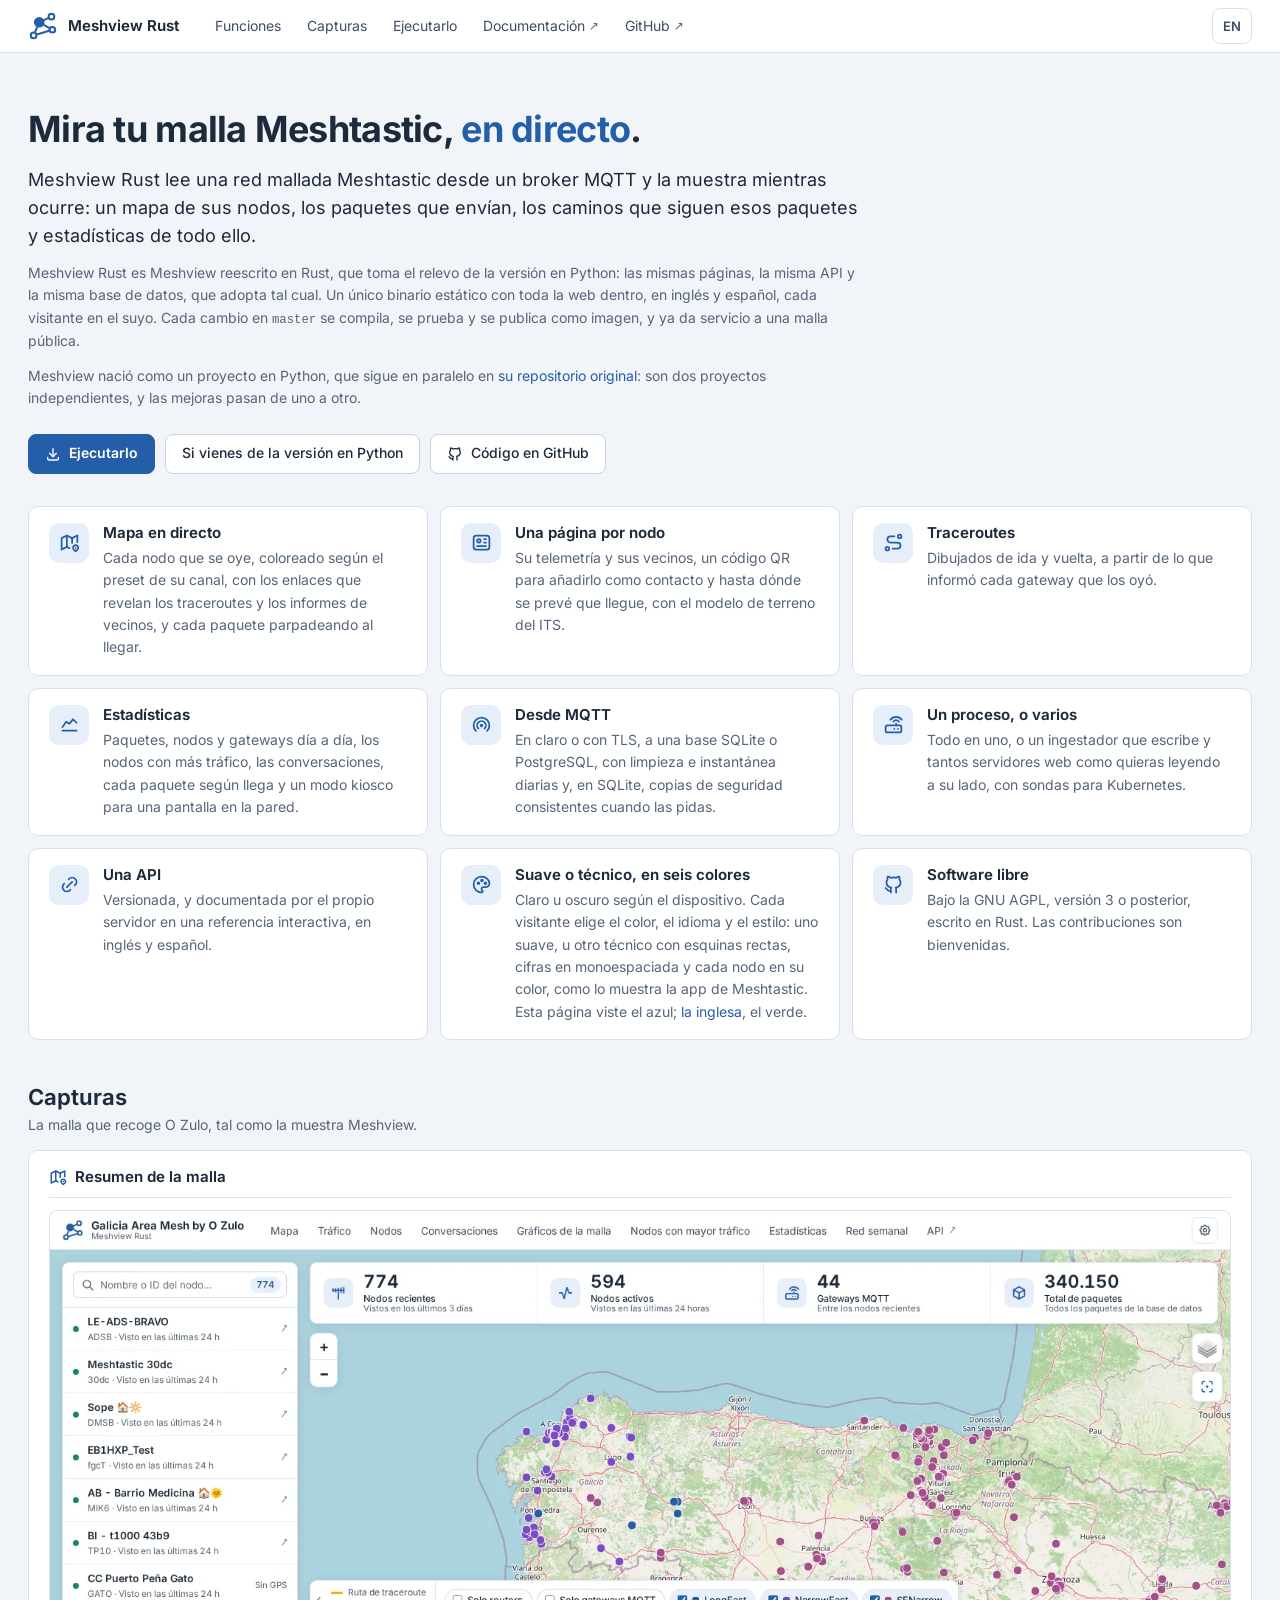
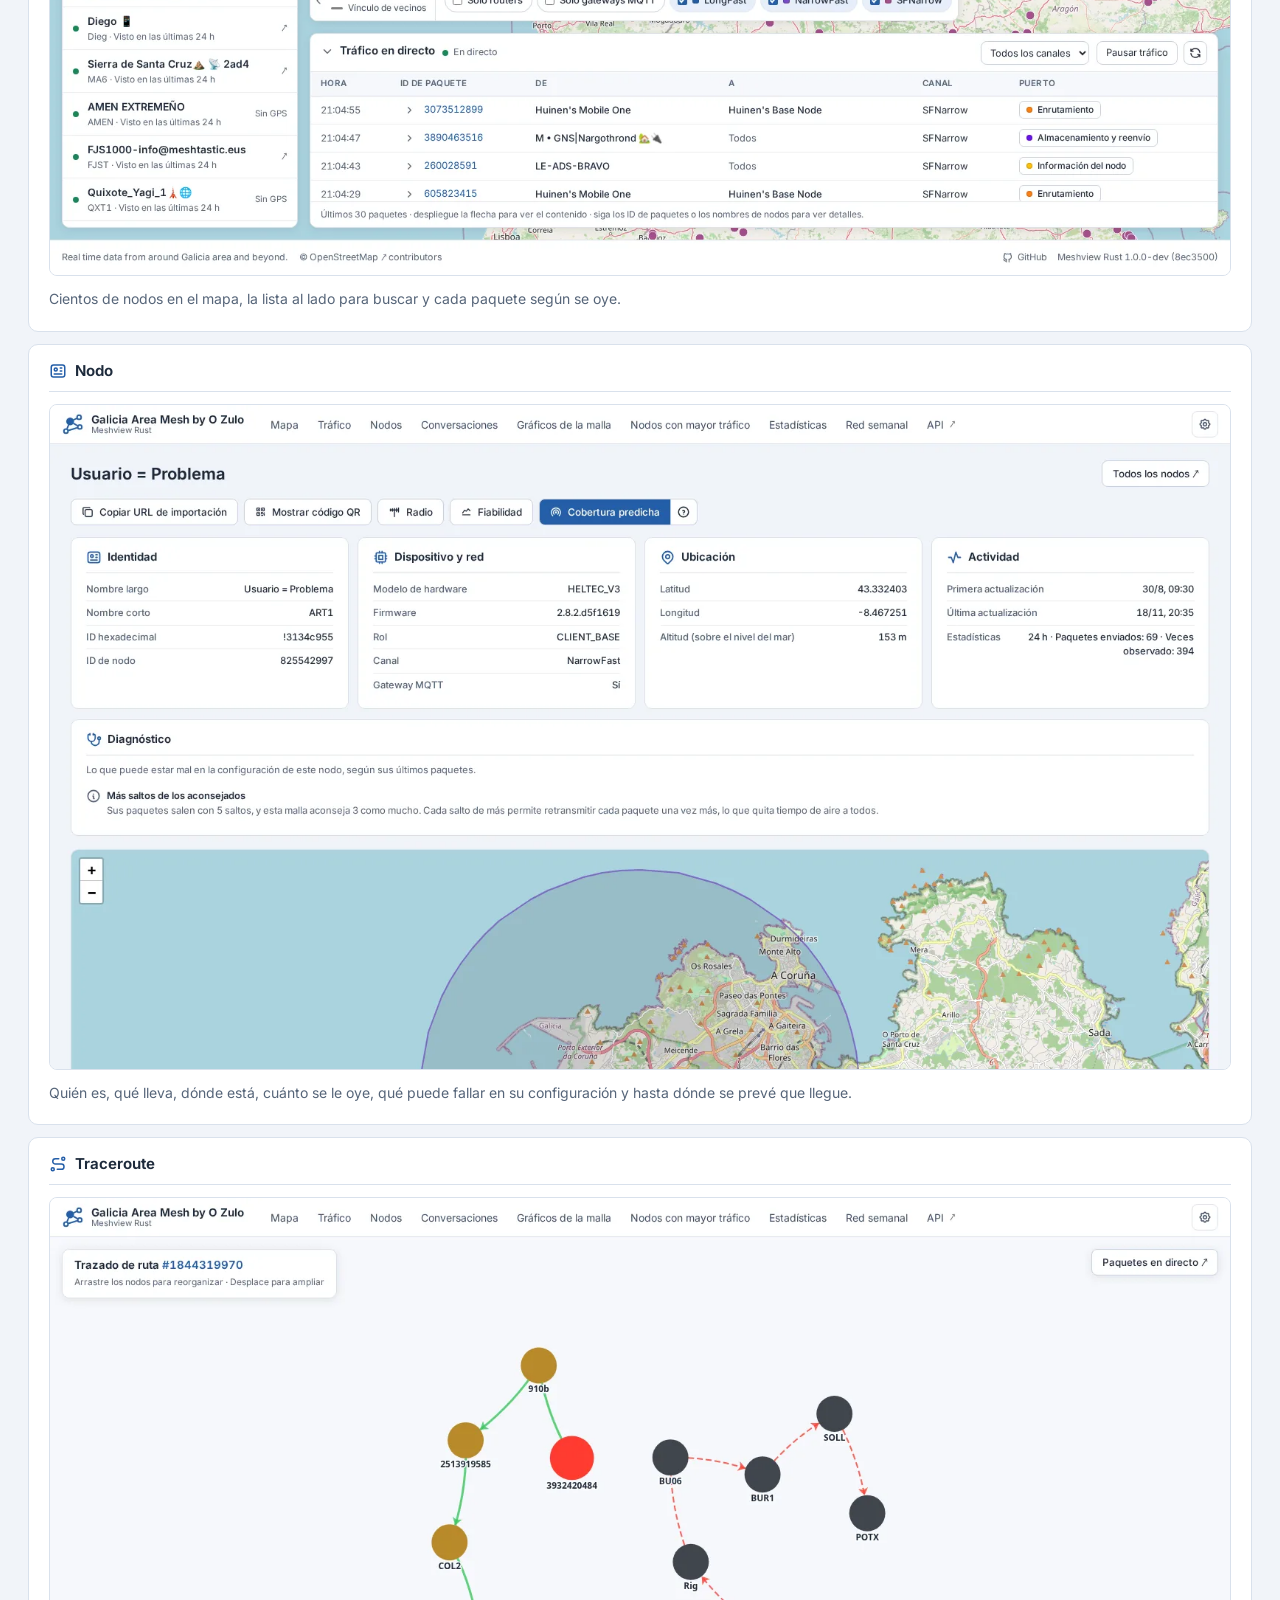
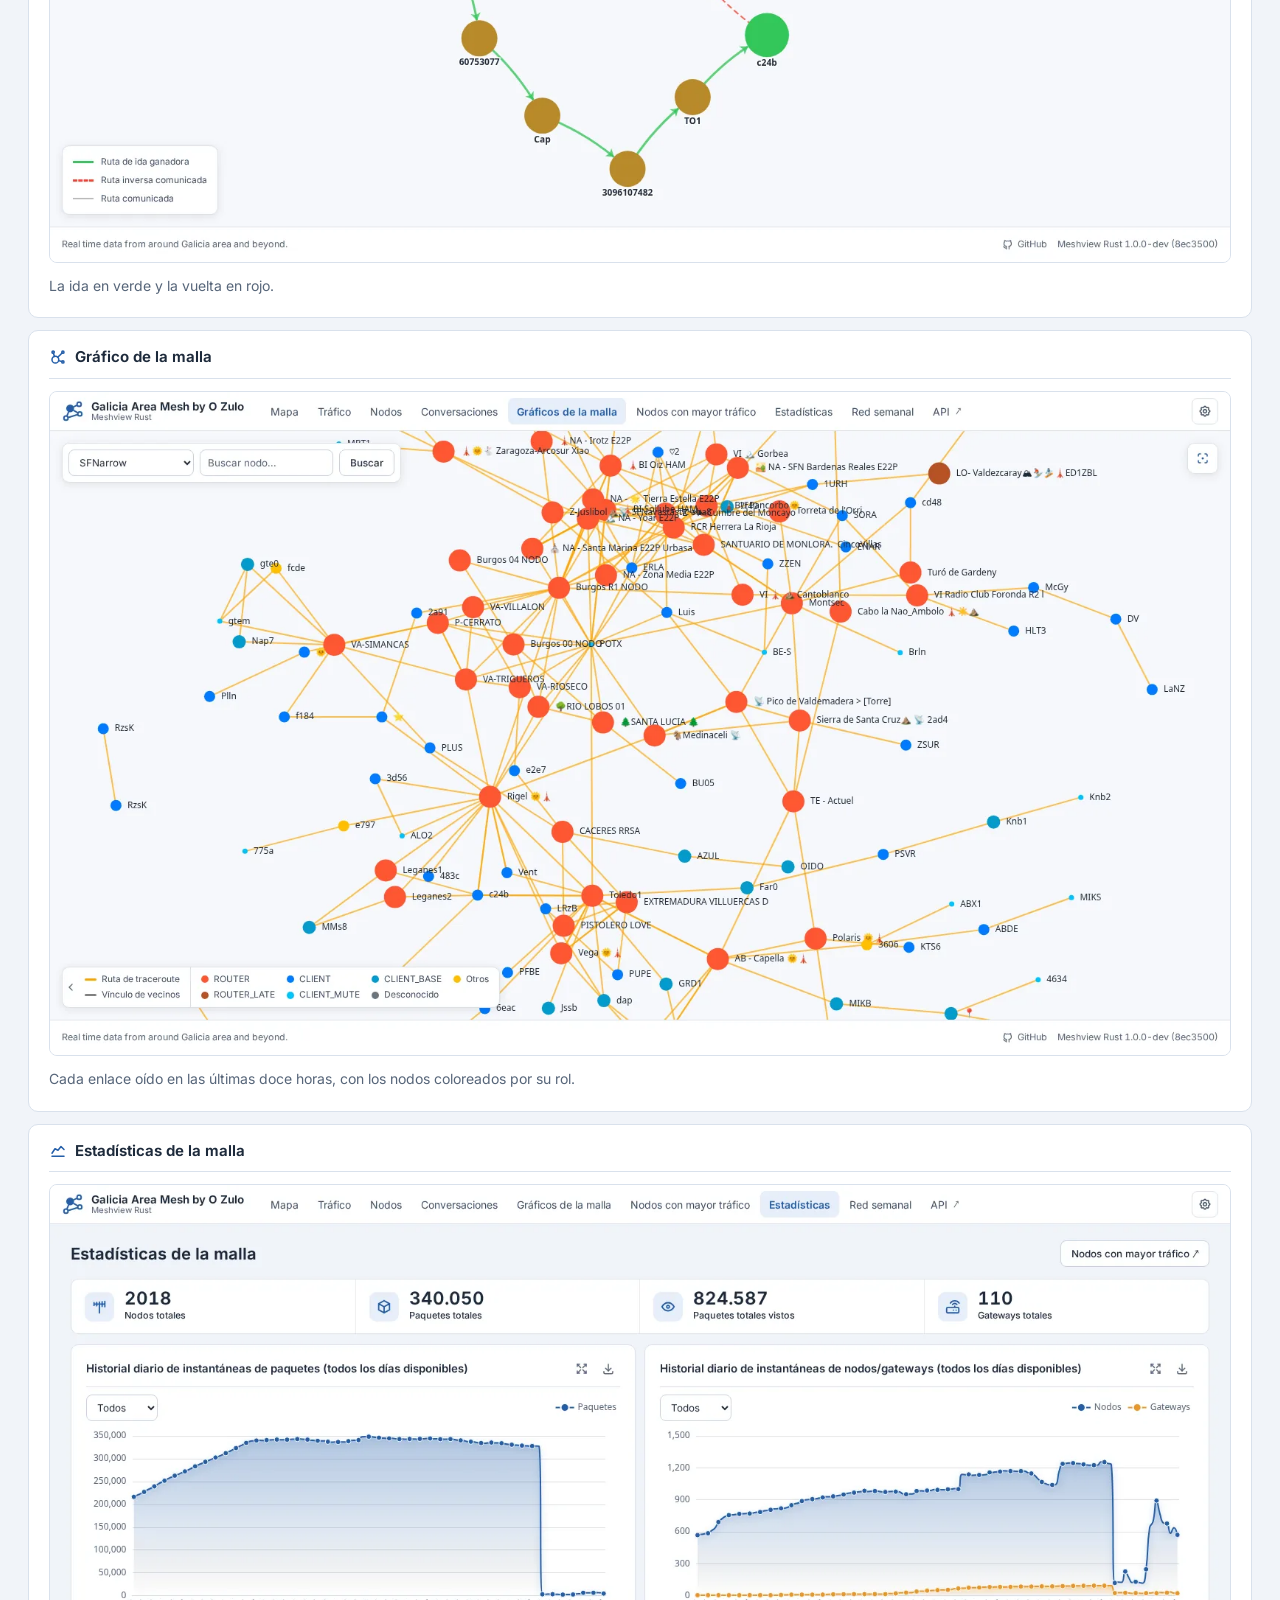
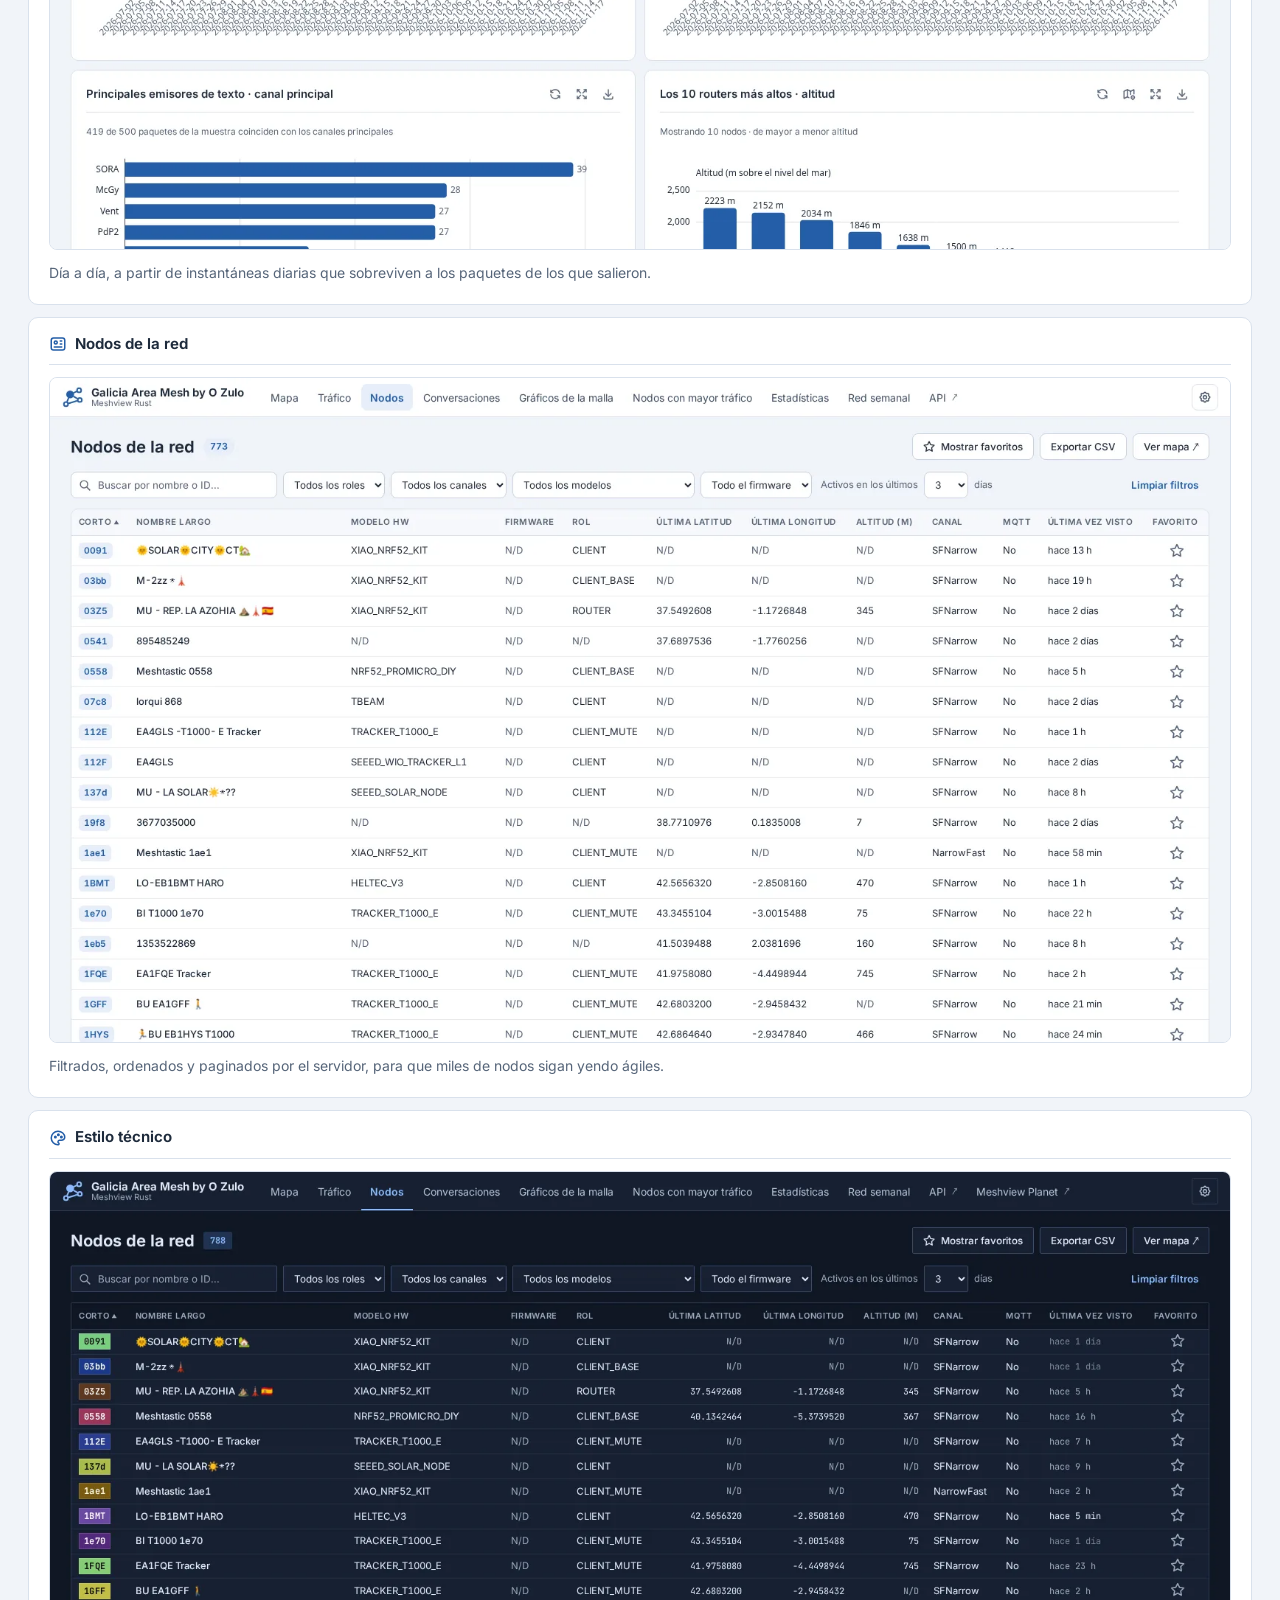
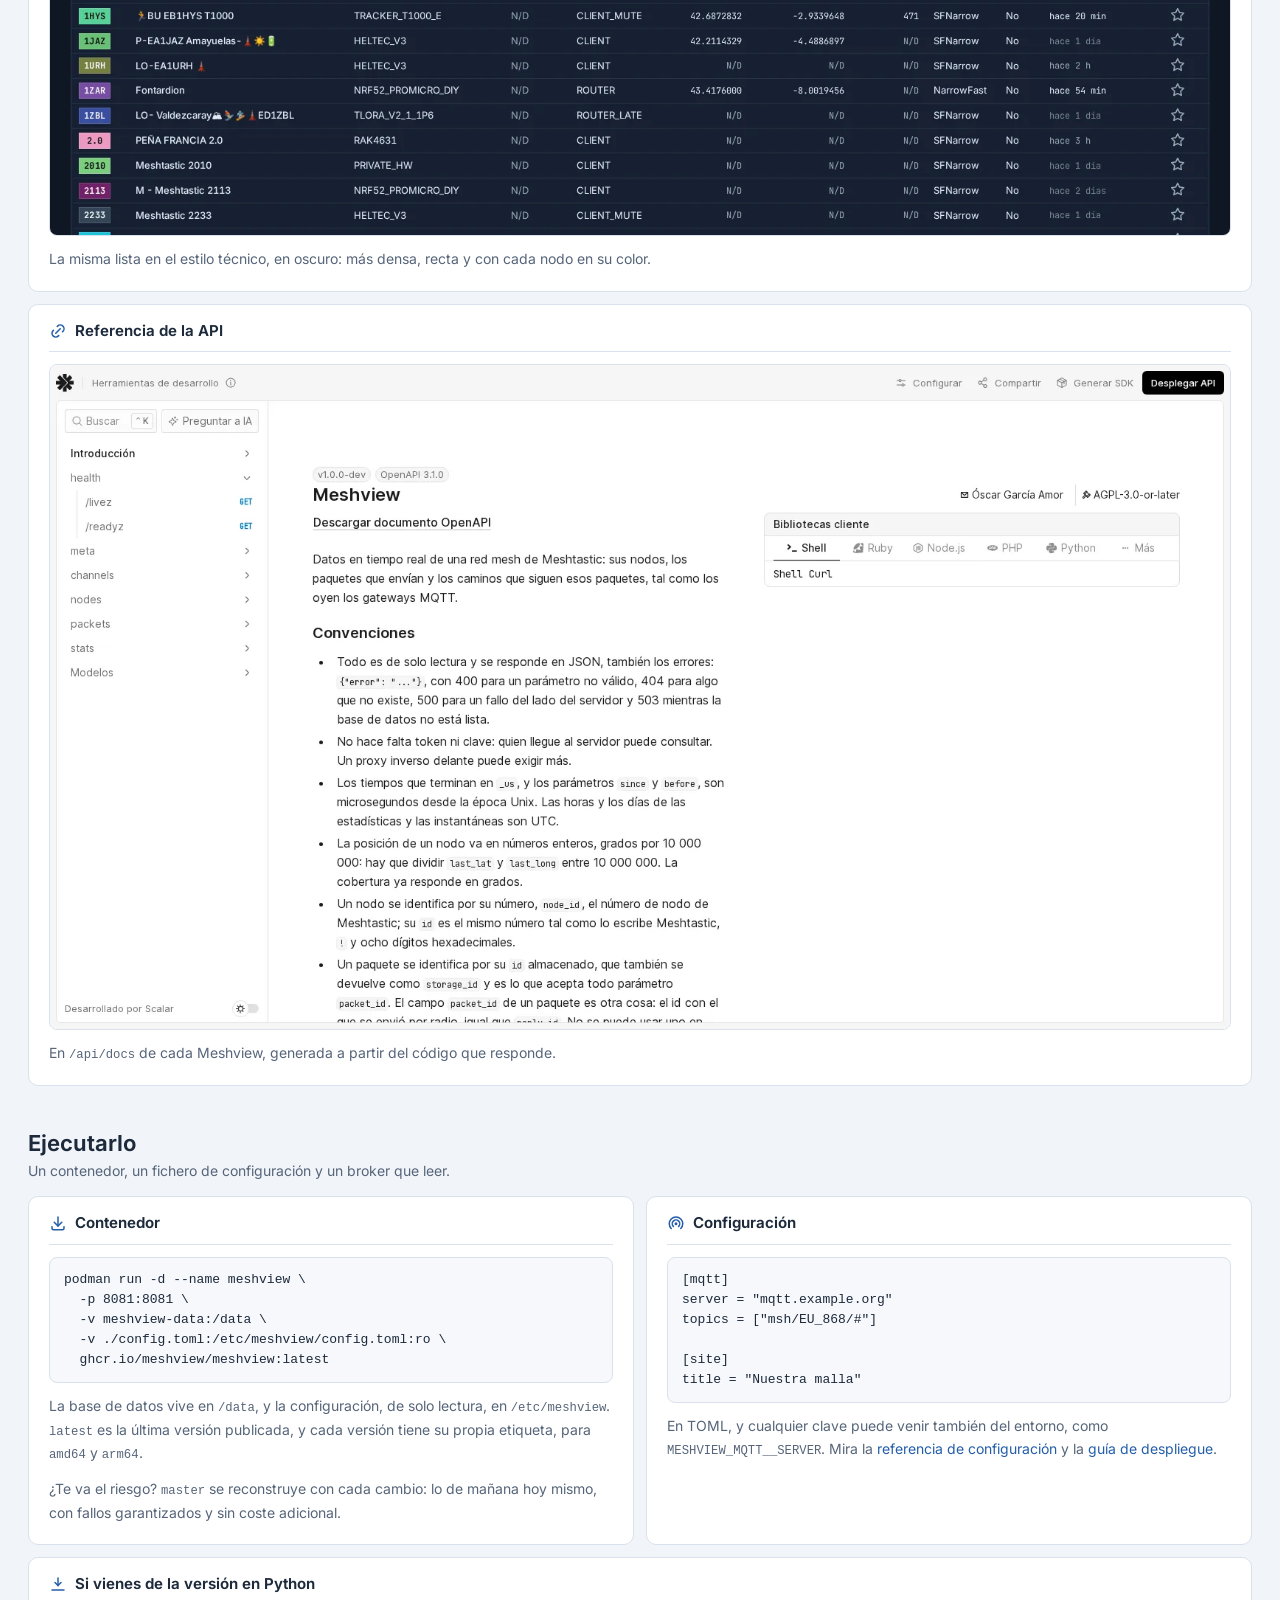
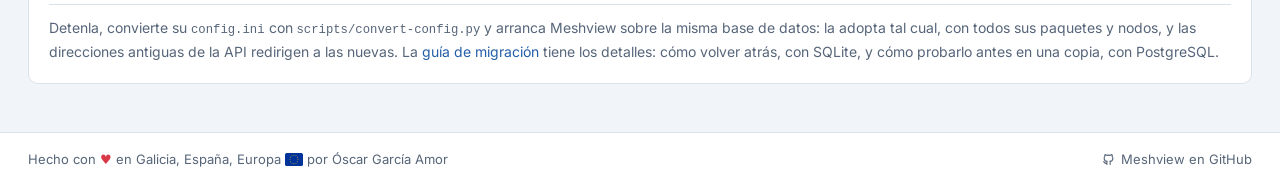
==== commit 522abd24: "feat: show the technical style The colours card now says there are six of them and a soft or technic" ====
--- a/es/index.html
+++ b/es/index.html
@@ -128,8 +128,8 @@
           </div>
           <div class="mesh-feature">
             <span class="mesh-feature-icon" aria-hidden="true"><span class="ti ti-palette"></span></span>
-            <h3>Claro u oscuro, azul o verde</h3>
-            <p>Claro u oscuro según el dispositivo, y cada visitante elige el acento y el idioma. Esta página viste el azul; <a href="../" hreflang="en">la inglesa</a>, el verde.</p>
+            <h3>Suave o técnico, en seis colores</h3>
+            <p>Claro u oscuro según el dispositivo. Cada visitante elige el color, el idioma y el estilo: uno suave, u otro técnico con esquinas rectas, cifras en monoespaciada y cada nodo en su color, como lo muestra la app de Meshtastic. Esta página viste el azul; <a href="../" hreflang="en">la inglesa</a>, el verde.</p>
           </div>
           <div class="mesh-feature">
             <span class="mesh-feature-icon" aria-hidden="true"><span class="ti ti-brand-github"></span></span>
@@ -208,6 +208,17 @@
                  última vez que se oyeron, con filtros encima."
           />
           <p>Filtrados, ordenados y paginados por el servidor, para que miles de nodos sigan yendo ágiles.</p>
+        </figure>
+
+        <figure class="card-section">
+          <div class="card-head"><span class="ti ti-palette" aria-hidden="true"></span><h3 class="section-header">Estilo técnico</h3></div>
+          <img
+            src="../shots/es-nodes-technical.webp" width="1600" height="900" loading="lazy"
+            alt="La misma lista de nodos en el estilo técnico, en oscuro: una tabla más
+                 densa, con esquinas rectas, cifras en monoespaciada y el nombre corto de
+                 cada nodo en una etiqueta de su color."
+          />
+          <p>La misma lista en el estilo técnico, en oscuro: más densa, recta y con cada nodo en su color.</p>
         </figure>
 
         <figure class="card-section">
